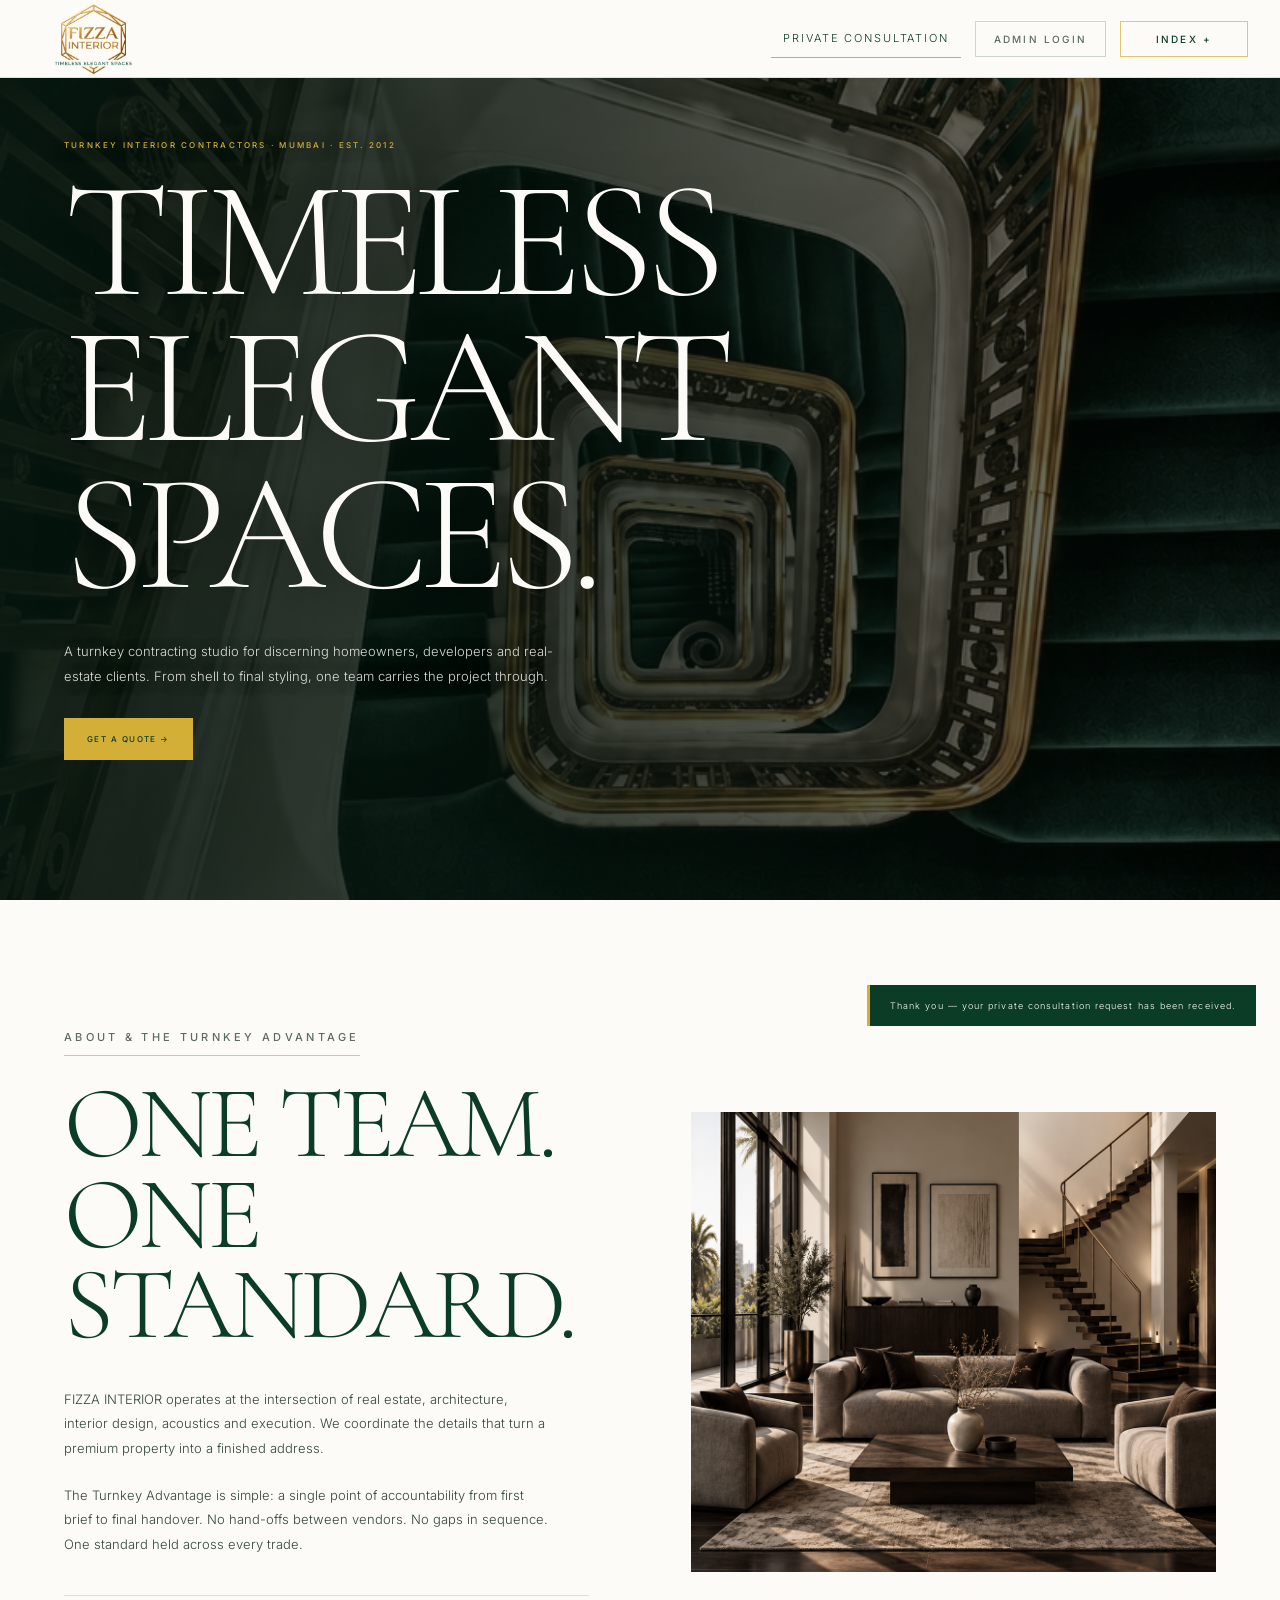
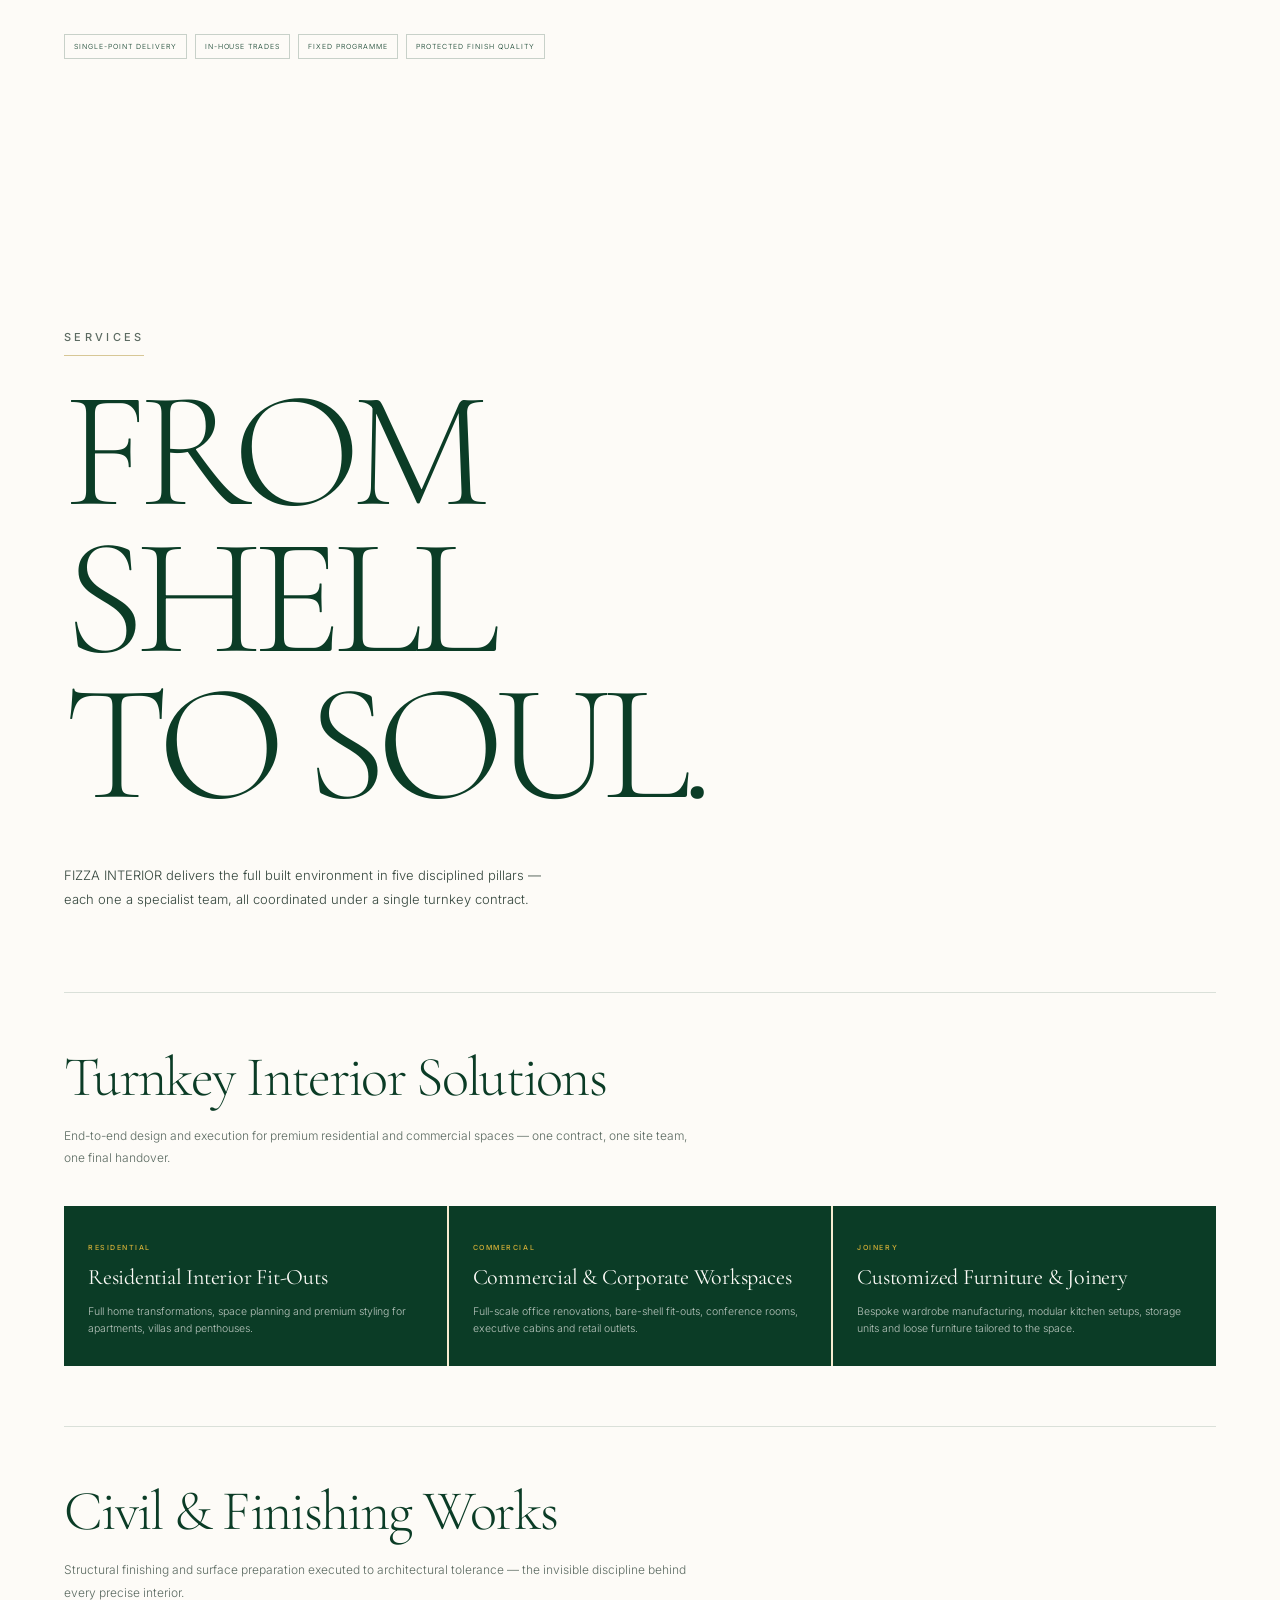
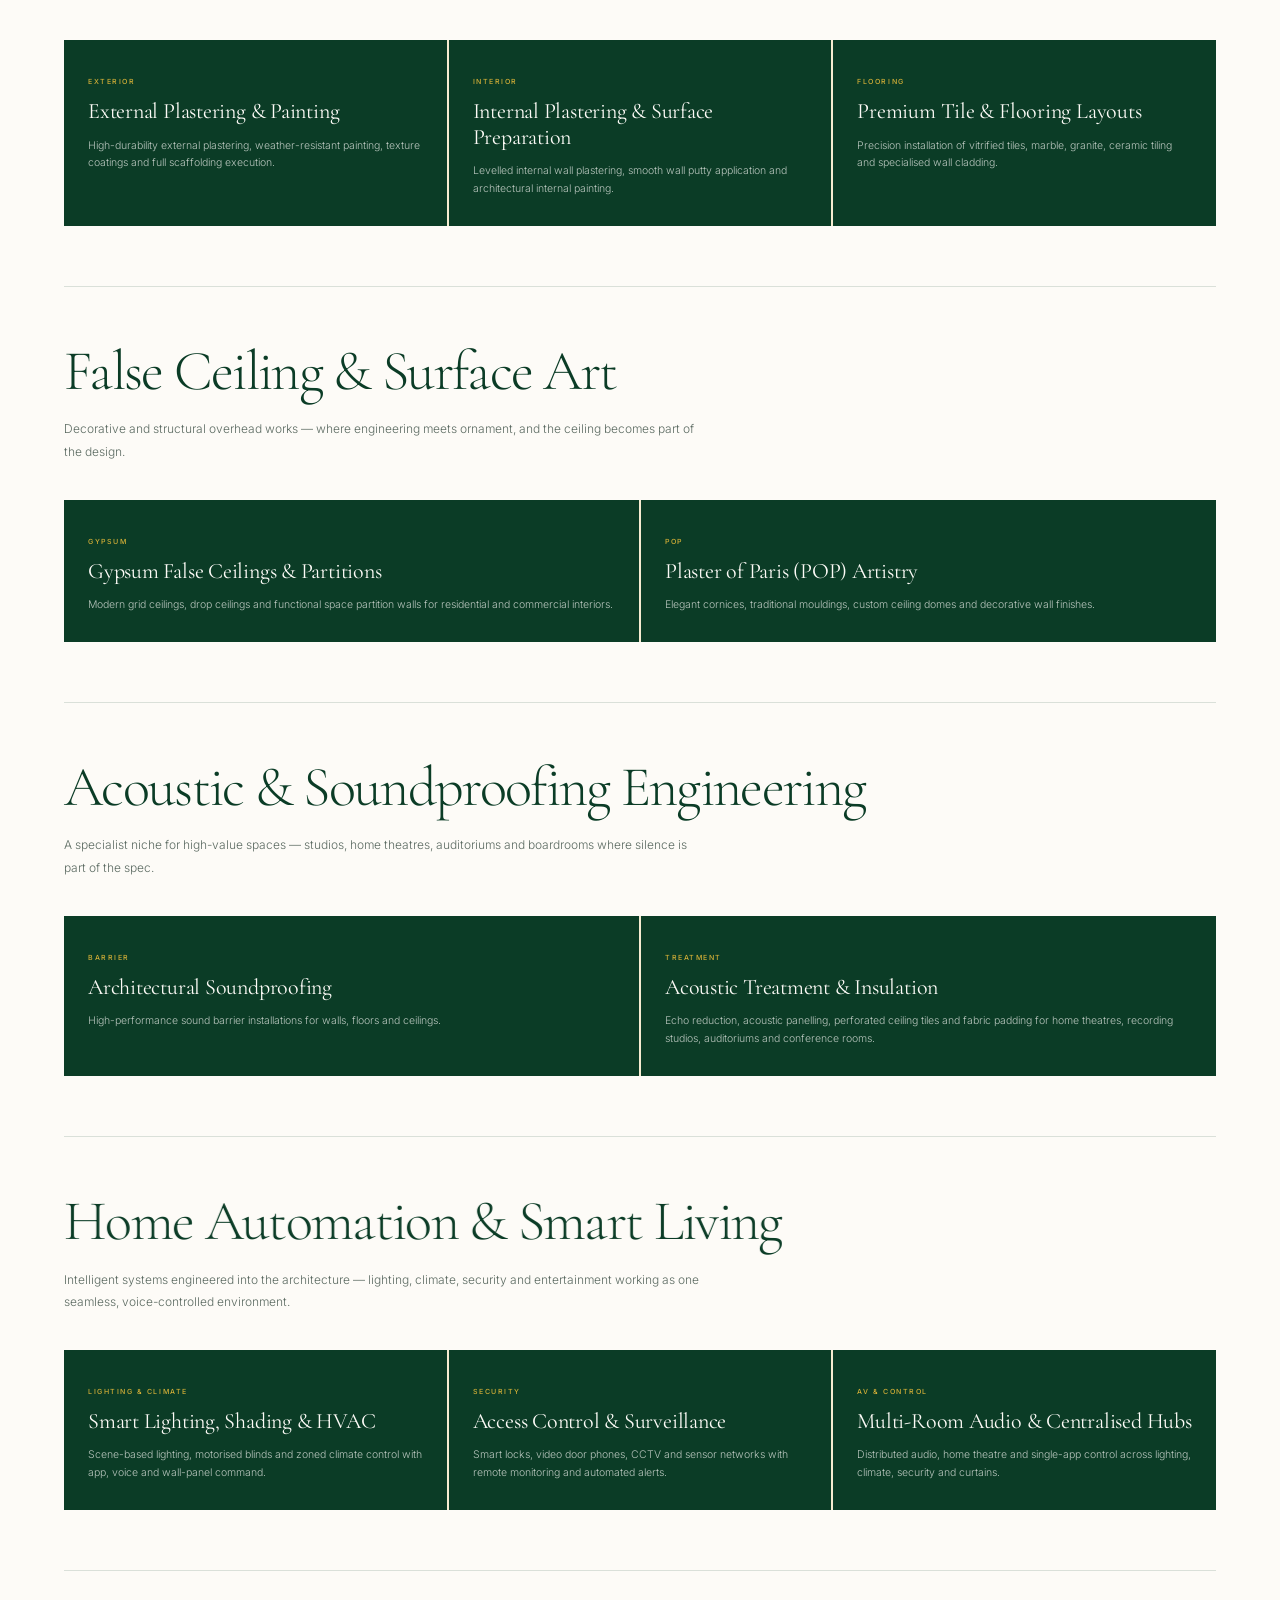
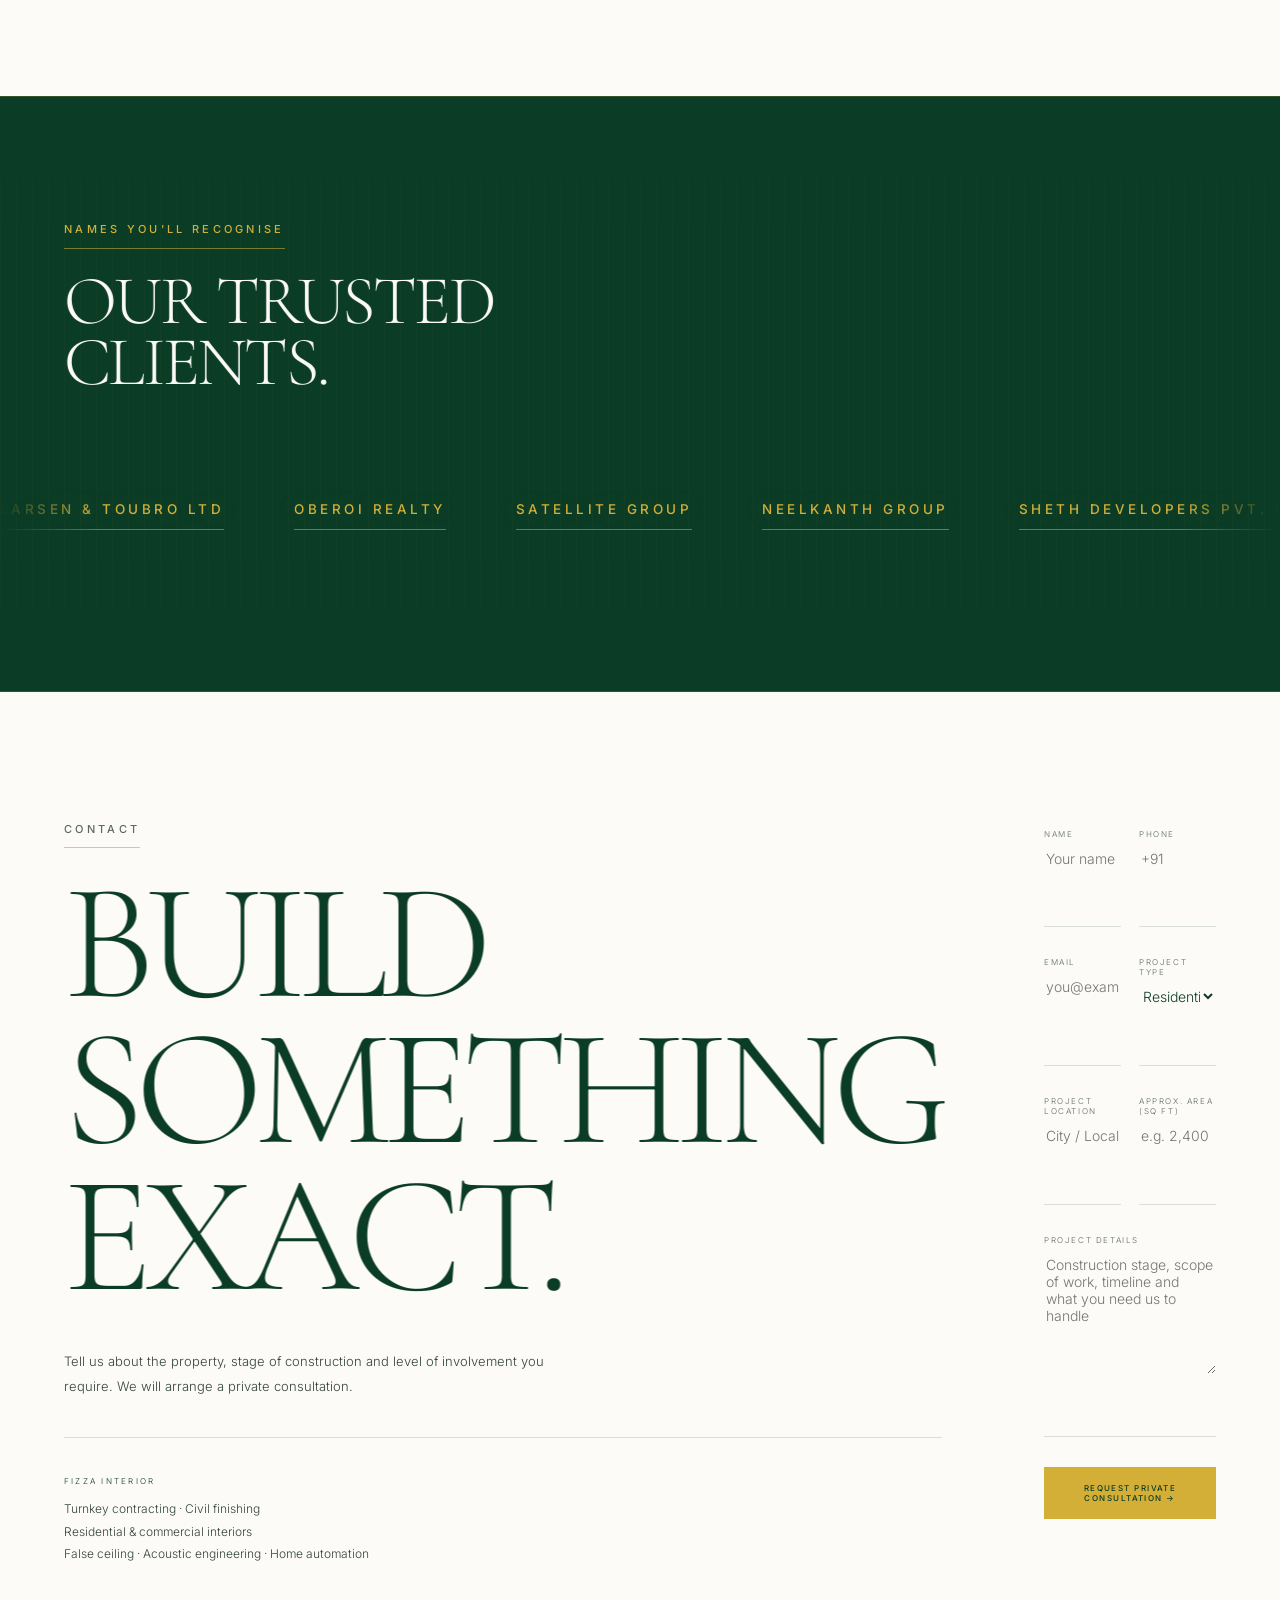
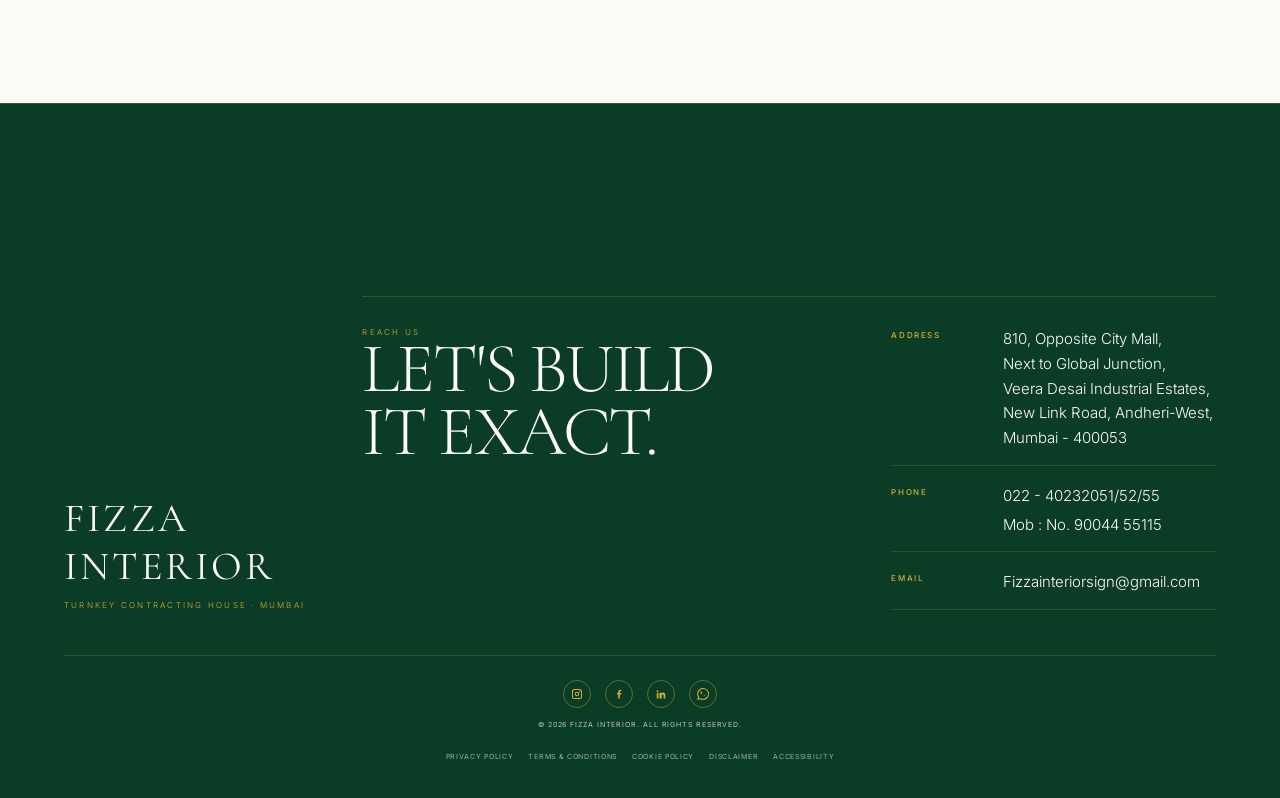
==== index.html @ 0e78ecc8 "Update index.html SEO Update" ====
<!DOCTYPE html>
<html lang="en-IN">
<head>
<meta charset="UTF-8">
<meta name="viewport" content="width=device-width,initial-scale=1">

<!--
  LAUNCH NOTES
  1. Keep logo.png, hero-staircase.jpg and position.jpg in the same folder as this file.
  2. When your social pages are live, replace the three href="#" links in the footer
     (Instagram, Facebook, LinkedIn) and add them as "sameAs" in the JSON-LD.
  3. Submit the contact form once after going live and click the activation link
     FormSubmit emails to the studio address.
-->

<title>Turnkey Interior Contractors in Mumbai | FIZZA INTERIOR</title>
<meta name="description" content="Turnkey interior contractors in Andheri West, Mumbai since 2012. Fit-outs, civil finishing, false ceilings, acoustic &amp; home automation. Get a quote.">
<link rel="canonical" href="https://www.fizzainterior.com/">
<meta name="robots" content="index, follow, max-image-preview:large, max-snippet:-1">
<meta name="theme-color" content="#FDFBF7">

<link rel="icon" type="image/png" href="[data-uri]">

<meta property="og:type" content="website">
<meta property="og:site_name" content="FIZZA INTERIOR">
<meta property="og:locale" content="en_IN">
<meta property="og:title" content="Turnkey Interior Contractors in Mumbai | FIZZA INTERIOR">
<meta property="og:description" content="One team from shell to final styling: residential &amp; commercial interiors, civil finishing, false ceilings, acoustic engineering and home automation in Mumbai.">
<meta property="og:url" content="https://www.fizzainterior.com/">
<meta property="og:image" content="https://www.fizzainterior.com/hero-staircase.jpg">
<meta name="twitter:card" content="summary_large_image">

<link rel="preconnect" href="https://fonts.googleapis.com">
<link rel="preconnect" href="https://fonts.gstatic.com" crossorigin>
<link rel="preconnect" href="https://cdn.jsdelivr.net">
<link href="https://fonts.googleapis.com/css2?family=Cormorant+Garamond:wght@300;400;500;600&family=Inter:wght@300;400;500;600&display=swap" rel="stylesheet">

<!-- Structured data. Add a "sameAs":[...] array with your real profile URLs once you have them. -->
<script type="application/ld+json">
{
  "@context": "https://schema.org",
  "@graph": [
    {
      "@type": "GeneralContractor",
      "@id": "https://www.fizzainterior.com/#business",
      "name": "FIZZA INTERIOR",
      "description": "Turnkey contracting and interior execution company delivering residential and commercial interiors, civil finishing, false ceilings, acoustic engineering and home automation in Mumbai.",
      "url": "https://www.fizzainterior.com/",
      "logo": "https://www.fizzainterior.com/logo.png",
      "image": "https://www.fizzainterior.com/hero-staircase.jpg",
      "foundingDate": "2012",
      "telephone": ["+91-22-40232051", "+91-90044-55115"],
      "email": "Fizzainteriorsign@gmail.com",
      "address": {
        "@type": "PostalAddress",
        "streetAddress": "810, Opposite City Mall, Next to Global Junction, Veera Desai Industrial Estates, New Link Road, Andheri West",
        "addressLocality": "Mumbai",
        "addressRegion": "Maharashtra",
        "postalCode": "400053",
        "addressCountry": "IN"
      },
      "areaServed": { "@type": "City", "name": "Mumbai" },
      "hasOfferCatalog": {
        "@type": "OfferCatalog",
        "name": "Interior and contracting services",
        "itemListElement": [
          { "@type": "Offer", "itemOffered": { "@type": "Service", "name": "Turnkey Interior Solutions", "description": "End-to-end design and execution for residential and commercial interiors, including custom furniture, wardrobes and modular kitchens." } },
          { "@type": "Offer", "itemOffered": { "@type": "Service", "name": "Civil & Finishing Works", "description": "Internal and external plastering, painting, putty, tiling, marble, granite and wall cladding." } },
          { "@type": "Offer", "itemOffered": { "@type": "Service", "name": "False Ceiling & Surface Art", "description": "Gypsum false ceilings, partitions, and Plaster of Paris cornices, mouldings and domes." } },
          { "@type": "Offer", "itemOffered": { "@type": "Service", "name": "Acoustic & Soundproofing Engineering", "description": "Soundproofing and acoustic treatment for home theatres, studios, auditoriums and boardrooms." } },
          { "@type": "Offer", "itemOffered": { "@type": "Service", "name": "Home Automation & Smart Living", "description": "Smart lighting, shading, HVAC, access control, CCTV and multi-room audio with centralised control." } }
        ]
      }
    },
    {
      "@type": "WebSite",
      "@id": "https://www.fizzainterior.com/#website",
      "url": "https://www.fizzainterior.com/",
      "name": "FIZZA INTERIOR",
      "publisher": { "@id": "https://www.fizzainterior.com/#business" }
    }
  ]
}
</script>

<style>
/* =========================================================
   FIZZA INTERIOR — 60·30·10 LUXURY PALETTE
   60% Luxury Alabaster       #FDFBF7
   30% Deep Emerald Forest    #0B3C26
   10% Brushed Champagne Gold #D4AF37
   ========================================================= */

:root{
    --alabaster:#FDFBF7;
    --emerald:#0B3C26;
    --emerald-deep:#082E1D;
    --emerald-soft:#0E4A2F;

    --gold:#D4AF37;
    --gold-soft:#C9A230;
    --gold-deep:#A8871F;

    --ink:#0B3C26;
    --body-text:#33453C;
    --body-muted:#5C6B62;
    --muted:#8FA398;
    --muted-light:#B8C5BD;

    --line:rgba(11,60,38,.16);
    --line-dark:rgba(11,60,38,.14);
    --line-light:rgba(253,251,247,.16);

    --paper:var(--alabaster);
    --bg:var(--alabaster);
}

*{ box-sizing:border-box; }

html{ scroll-behavior:smooth; overflow-x:hidden; }

body{
    margin:0;
    background:var(--alabaster);
    color:var(--body-text);
    font-family:Inter,sans-serif;
    font-weight:300;
    overflow-x:hidden;
    -webkit-font-smoothing:antialiased;
}

a{ text-decoration:none; color:inherit; }

button{
    font:inherit;
    color:inherit;
    background:none;
    border:0;
    cursor:pointer;
}

main, section{ overflow-x:clip; }

/* Skip link: invisible until focused with the keyboard */
.skip-link{
    position:fixed;
    top:-60px;
    left:12px;
    z-index:200;
    background:var(--emerald);
    color:var(--alabaster);
    padding:10px 16px;
    font:500 11px/1 Inter,sans-serif;
    letter-spacing:.16em;
    text-transform:uppercase;
    transition:top .2s ease;
}

.skip-link:focus{ top:12px; }

/* =========================================================
   HEADER
   ========================================================= */

.header{
    position:fixed;
    z-index:50;
    top:0; left:0; right:0;
    height:78px;
    display:flex;
    align-items:center;
    justify-content:space-between;
    background:var(--alabaster);
    border-bottom:1px solid rgba(212,175,55,.35);
    box-shadow:0 1px 0 rgba(11,60,38,.04);
    padding:0 24px 0 0;
}

.logo{
    height:78px;
    display:flex;
    align-items:center;
    justify-content:flex-start;
    margin:0;
    padding:0 0 0 22px;
    position:relative;
    z-index:1;
    flex-shrink:0;
}

.logo-img{
    display:block;
    height:100%;
    width:auto;
    max-width:min(440px,46vw);
    object-fit:contain;
    object-position:left center;
    pointer-events:none;
    user-select:none;
    -webkit-user-drag:none;
}

.header-right{
    display:flex;
    gap:14px;
    align-items:center;
    padding-right:8px;
}

.visit-btn{
    font-size:11px;
    letter-spacing:.17em;
    line-height:1;
    display:inline-flex;
    align-items:center;
    justify-content:center;
    min-height:38px;
    padding:10px 12px 9px;
    text-transform:uppercase;
    color:var(--emerald);
    border-bottom:1px solid var(--gold);
    transition:color .3s ease,border-color .3s ease;
}

.visit-btn:hover,
.visit-btn:focus-visible{
    color:var(--gold-deep);
    border-bottom-color:var(--gold-deep);
    outline:none;
}

.admin-login-btn,
.index-btn{
    font:500 10px/1 Inter,sans-serif;
    letter-spacing:.22em;
    display:inline-flex;
    align-items:center;
    justify-content:center;
    min-height:36px;
    min-width:128px;
    padding:0 18px;
    text-transform:uppercase;
    background:transparent;
    border-radius:0;
    white-space:nowrap;
    cursor:pointer;
    position:relative;
    transition:color .35s ease, background-color .35s ease, border-color .35s ease;
}

.index-btn{
    color:var(--emerald);
    border:1px solid rgba(212,175,55,.70);
}

.index-btn:hover,
.index-btn:focus-visible{
    color:var(--emerald);
    background:var(--gold);
    border-color:var(--gold);
    outline:none;
}

.admin-login-btn{
    color:var(--body-muted);
    border:1px solid rgba(11,60,38,.20);
}

.admin-login-btn:hover,
.admin-login-btn:focus-visible{
    color:var(--alabaster);
    background:var(--emerald);
    border-color:var(--emerald);
    outline:none;
}

/* =========================================================
   INDEX PANEL
   ========================================================= */

.index-panel{
    position:fixed;
    z-index:60;
    right:4vw;
    top:75px;
    width:min(460px,92vw);
    background:var(--emerald);
    border:1px solid rgba(212,175,55,.22);
    padding:28px;
    display:none;
    box-shadow:0 30px 80px rgba(0,0,0,.35);
    max-height:calc(100vh - 100px);
    overflow-y:auto;
}

.index-panel.open{ display:block; }

.index-item{ border-bottom:1px solid var(--line-light); }

.index-row{
    display:flex;
    align-items:center;
    justify-content:space-between;
    gap:12px;
}

.index-link{
    display:flex;
    align-items:center;
    flex:1;
    padding:15px 0;
    font:27px "Cormorant Garamond",Georgia,serif;
    color:var(--alabaster);
    transition:color .25s ease;
}

.index-link:hover{ color:var(--gold); }

.index-toggle{
    width:32px;
    height:32px;
    flex-shrink:0;
    display:flex;
    align-items:center;
    justify-content:center;
    color:var(--gold);
    font:300 20px/1 Inter,sans-serif;
    border:1px solid rgba(212,175,55,.35);
    border-radius:50%;
    transition:transform .3s ease, background-color .3s ease, color .3s ease, border-color .3s ease;
}

.index-toggle:hover,
.index-toggle:focus-visible{
    background:var(--gold);
    color:var(--emerald);
    border-color:var(--gold);
    outline:none;
}

.index-item.open .index-toggle{
    transform:rotate(45deg);
    background:var(--gold);
    color:var(--emerald);
    border-color:var(--gold);
}

.index-submenu{ display:none; padding:4px 0 18px 0; }

.index-item.open .index-submenu{
    display:block;
    animation:indexSubFade .28s ease;
}

@keyframes indexSubFade{
    from{ opacity:0; transform:translateY(-4px); }
    to{ opacity:1; transform:translateY(0); }
}

.index-submenu a{
    display:block;
    padding:7px 0;
    font:400 11px/1.5 Inter,sans-serif;
    letter-spacing:.16em;
    text-transform:uppercase;
    color:var(--muted-light);
    transition:color .25s ease, padding-left .25s ease;
}

.index-submenu a:hover{ color:var(--gold); padding-left:6px; }

.index-submenu a:before{
    content:"—";
    color:var(--gold);
    margin-right:10px;
    display:inline-block;
}

/* =========================================================
   GLOBAL
   ========================================================= */

.page{ min-height:100vh; scroll-margin-top:78px; }

.eyebrow{
    font-size:8px;
    letter-spacing:.28em;
    text-transform:uppercase;
    color:var(--body-muted);
}

h1, h2, h3{
    font-family:"Cormorant Garamond",Georgia,serif;
    font-weight:300;
    line-height:.88;
    margin:0;
    color:var(--emerald);
}

/* .h1-look = an h2 that keeps the exact look of the h1 (one real h1 per page for SEO) */
h1, .h1-look{ font-size:clamp(80px,13vw,190px); letter-spacing:-.055em; }
h2{ font-size:clamp(58px,8vw,115px); letter-spacing:-.04em; }
h3{ font-size:42px; }

.lead{
    font-size:13px;
    line-height:1.9;
    color:var(--body-text);
    max-width:490px;
}

.container{
    width:min(1280px,90vw);
    margin:auto;
}

.section{ padding:125px 0; }

.paper{
    background:var(--alabaster);
    color:var(--body-text);
}

.paper h1, .paper h2, .paper h3{ color:var(--emerald); }
.paper .lead{ color:var(--body-text); }
.paper .eyebrow{ color:var(--body-muted); }

.paper .line{
    background:var(--line-dark);
    height:1px;
    margin:38px 0;
}

.paper .tag{
    border-color:rgba(11,60,38,.22);
    color:var(--emerald);
}

.line{
    height:1px;
    background:var(--line);
    margin:38px 0;
}

/* =========================================================
   SECTION LABELS
   ========================================================= */

.section-script-heading{
    font-family:"Inter",sans-serif;
    font-size:11px;
    line-height:1.4;
    font-weight:500;
    letter-spacing:.30em;
    text-transform:uppercase;
    color:var(--gold-deep);
    display:inline-block;
    margin:0 0 22px;
    padding-bottom:10px;
    border-bottom:1px solid rgba(168,135,31,.45);
    white-space:nowrap;
}

/* =========================================================
   HERO
   ========================================================= */

.hero{
    height:100vh;
    min-height:720px;
    position:relative;
    display:flex;
    align-items:center;
    overflow:hidden;
    background:var(--emerald);
}

.hero-bg{
    position:absolute;
    inset:0;
    width:100%;
    height:100%;
    object-fit:cover;
    object-position:center;
    filter:brightness(.55) saturate(.72);
}

.hero:after{
    content:"";
    position:absolute;
    inset:0;
    background:linear-gradient(90deg, #05170Fd9 0, #05170F99 42%, #05170F1a 100%);
    z-index:1;
}

.hero-content{
    position:relative;
    z-index:2;
    width:min(640px,90vw);
    background:transparent;
    padding:0;
    margin-left:max(5vw, calc((100vw - 1280px)/2));
    box-shadow:none;
    display:block;
}

.hero .eyebrow{
    color:var(--gold);
    font-weight:500;
    text-shadow:0 2px 14px rgba(0,0,0,.55);
}

.hero h1{
    color:var(--alabaster);
    margin-top:18px;
    text-shadow:0 6px 40px rgba(0,0,0,.55);
}

.hero .lead{
    color:rgba(253,251,247,.86);
    max-width:520px;
    margin:0 0 18px;
    text-shadow:0 2px 14px rgba(0,0,0,.55);
}

.hero-bottom{ display:block; margin-top:32px; }
.hero-cta{ margin-top:30px; }

/* =========================================================
   IMAGE SYSTEM
   ========================================================= */

.grid2{
    display:grid;
    grid-template-columns:1fr 1fr;
    gap:8vw;
    align-items:center;
}

.img{
    overflow:hidden;
    background:#EFE9DD;
    height:460px;
}

.img img{
    width:100%;
    height:100%;
    display:block;
    object-fit:cover;
    filter:saturate(.72);
    transition:transform .8s ease;
}

.img:hover img{ transform:scale(1.045); }

.img-lg, .img-md, .img-sm{ height:460px; }

/* =========================================================
   BUTTON
   ========================================================= */

.btn{
    display:inline-flex;
    align-items:center;
    gap:8px;
    background:var(--gold);
    color:var(--emerald);
    border:1px solid var(--gold);
    padding:15px 22px;
    font-size:8px;
    letter-spacing:.18em;
    text-transform:uppercase;
    font-weight:500;
    transition:background-color .25s ease, color .25s ease, border-color .25s ease;
}

.btn:hover{
    background:var(--emerald);
    color:var(--gold);
    border-color:var(--emerald);
}

/* =========================================================
   SERVICE PILLARS
   ========================================================= */

.pillars{ display:grid; gap:0; margin-top:80px; }

.pillar{
    border-top:1px solid var(--line-dark);
    padding:60px 0;
}

.pillar:last-of-type{ border-bottom:1px solid var(--line-dark); }

.pillar-body h3{
    font-size:clamp(38px,4.4vw,62px);
    color:var(--emerald);
    margin:0 0 22px;
    letter-spacing:-.03em;
}

.pillar-intro{
    font-size:12px;
    line-height:1.9;
    color:var(--body-muted);
    max-width:640px;
    margin:0 0 36px;
}

.pillar-grid{
    display:grid;
    grid-template-columns:repeat(3,1fr);
    gap:2px;
    background:rgba(212,175,55,.20);
}

.pillar-grid.two{ grid-template-columns:repeat(2,1fr); }

.pillar-item{
    background:var(--emerald);
    padding:28px 24px;
    transition:background-color .35s ease;
}

.pillar-item:hover{ background:var(--emerald-soft); }

.pillar-item h4{
    font-family:"Cormorant Garamond",Georgia,serif;
    font-size:22px;
    font-weight:400;
    line-height:1.15;
    color:var(--alabaster);
    margin:0 0 12px;
    letter-spacing:-.01em;
}

.pillar-item p{
    font-size:10.5px;
    line-height:1.7;
    color:var(--muted-light);
    margin:0;
}

.pillar-item .pi-tag{
    display:inline-block;
    font:500 7px/1 Inter,sans-serif;
    letter-spacing:.22em;
    text-transform:uppercase;
    color:var(--gold);
    margin-bottom:14px;
}

/* =========================================================
   TAGS
   ========================================================= */

.tags{ display:flex; gap:8px; flex-wrap:wrap; }

.tag{
    border:1px solid var(--line-dark);
    padding:7px 9px;
    font-size:7px;
    letter-spacing:.14em;
    text-transform:uppercase;
    color:var(--emerald);
}

/* =========================================================
   TRUSTED CLIENTS
   ========================================================= */

.clients-band{
    position:relative;
    background:var(--emerald);
    padding:120px 0;
    border-top:1px solid rgba(212,175,55,.20);
    border-bottom:1px solid rgba(212,175,55,.20);
    overflow:hidden;
    scroll-margin-top:78px;
}

.clients-band:before{
    content:"";
    position:absolute;
    inset:0;
    background-image:repeating-linear-gradient(
        90deg,
        rgba(212,175,55,.06) 0,
        rgba(212,175,55,.06) 1px,
        transparent 1px,
        transparent 16px
    );
    mask-image:linear-gradient(180deg, transparent 0, #000 25%, #000 75%, transparent 100%);
    -webkit-mask-image:linear-gradient(180deg, transparent 0, #000 25%, #000 75%, transparent 100%);
    opacity:.5;
    pointer-events:none;
}

.clients-head{
    position:relative;
    z-index:2;
    margin-bottom:70px;
}

.clients-head .section-script-heading{
    color:var(--gold);
    border-bottom-color:rgba(212,175,55,.55);
}

.clients-band h2{
    color:var(--alabaster);
    font-size:clamp(44px,5.4vw,78px);
    letter-spacing:-.04em;
    margin:0;
}

.clients-marquee{
    position:relative;
    width:100%;
    overflow:hidden;
    padding:40px 0;
    mask-image:linear-gradient(90deg, transparent 0, #000 8%, #000 92%, transparent 100%);
    -webkit-mask-image:linear-gradient(90deg, transparent 0, #000 8%, #000 92%, transparent 100%);
}

.clients-track{
    display:flex;
    align-items:center;
    gap:70px;
    width:max-content;
    animation:marqueeScroll 140s linear infinite;
    will-change:transform;
}

.client-name{
    display:inline-block;
    font:500 clamp(12px,1.05vw,15px)/1.15 Inter,sans-serif;
    letter-spacing:.26em;
    text-transform:uppercase;
    color:var(--gold);
    text-shadow:0 0 22px rgba(212,175,55,.28);
    white-space:nowrap;
    flex-shrink:0;
    padding-bottom:12px;
    border-bottom:1px solid rgba(212,175,55,.55);
    transition:color .35s ease, border-color .35s ease, text-shadow .35s ease;
}

.client-name:hover{
    color:var(--gold-soft);
    border-bottom-color:var(--gold-soft);
    text-shadow:0 0 30px rgba(212,175,55,.5);
}

@keyframes marqueeScroll{
    from{ transform:translate3d(0,0,0); }
    to{ transform:translate3d(-50%,0,0); }
}

.clients-marquee:hover .clients-track{
    animation-play-state:paused;
}

/* =========================================================
   CONTACT
   ========================================================= */

.contact-grid{
    display:grid;
    grid-template-columns:.85fr 1.15fr;
    gap:8vw;
}

.form{
    display:grid;
    grid-template-columns:1fr 1fr;
    gap:18px;
}

.field{
    border-bottom:1px solid var(--line-dark);
    padding:12px 0;
}

.field.full{ grid-column:1/-1; }

.field label{
    display:block;
    font-size:8px;
    letter-spacing:.2em;
    text-transform:uppercase;
    color:var(--body-muted);
    margin-bottom:9px;
}

.field input,
.field textarea,
.field select{
    width:100%;
    background:none;
    border:0;
    outline:0;
    color:var(--emerald);
    font:300 14px Inter,sans-serif;
}

/* keeps browser autofill from painting a coloured background on the fields */
.field input:-webkit-autofill,
.field textarea:-webkit-autofill{
    -webkit-text-fill-color:var(--emerald);
    transition:background-color 9999s ease-in-out 0s;
}

.field textarea{ min-height:120px; resize:vertical; }
.field option{ background:var(--alabaster); color:var(--emerald); }

/* =========================================================
   FOOTER
   ========================================================= */

.footer{
    padding:120px 0 35px;
    border-top:1px solid rgba(212,175,55,.22);
    overflow:hidden;
    background:var(--emerald);
    color:var(--alabaster);
}

.footer-contact{
    width:min(1280px,90vw);
    margin:72px auto 0;
    display:grid;
    grid-template-columns:1.15fr .85fr;
    gap:7vw;
    padding-top:30px;
    border-top:1px solid rgba(212,175,55,.22);
}

.footer-contact-title{
    font:300 clamp(44px,5.5vw,78px)/.9 "Cormorant Garamond",Georgia,serif;
    letter-spacing:-.035em;
    margin:0;
    color:var(--alabaster);
}

.footer-contact-list{
    display:grid;
    gap:18px;
    align-content:start;
}

.footer-contact-item{
    display:grid;
    grid-template-columns:92px 1fr;
    gap:20px;
    padding-bottom:14px;
    border-bottom:1px solid rgba(212,175,55,.18);
}

.footer-contact-item .label{
    font:500 8px/1 Inter,sans-serif;
    letter-spacing:.2em;
    text-transform:uppercase;
    color:var(--gold);
    padding-top:4px;
}

.footer-contact-item .value,
.footer-contact-item a{
    font:300 15px/1.65 Inter,sans-serif;
    color:var(--alabaster);
}

.footer-contact-item a{ transition:opacity .25s ease; }
.footer-contact-item a:hover{ opacity:.72; }

.footer-grid{
    display:flex;
    justify-content:space-between;
    gap:40px;
    align-items:flex-end;
}

.footer-brand{
    font:40px "Cormorant Garamond",Georgia,serif;
    letter-spacing:.08em;
    text-transform:uppercase;
    color:var(--alabaster);
}

.footer-bottom{
    width:min(1280px,90vw);
    margin:45px auto 0;
    padding:24px 0 0;
    border-top:1px solid rgba(212,175,55,.20);
    display:flex;
    flex-direction:column;
    align-items:center;
    gap:12px;
    text-align:center;
}

.footer-socials{
    display:flex;
    align-items:center;
    justify-content:center;
    gap:14px;
}

.footer-socials a{
    width:28px;
    height:28px;
    display:flex;
    align-items:center;
    justify-content:center;
    border:1px solid rgba(212,175,55,.42);
    border-radius:50%;
    color:var(--gold);
    transition:background-color .25s ease,color .25s ease,transform .25s ease,border-color .25s ease;
}

.footer-socials a:hover{
    background:var(--gold);
    color:var(--emerald);
    border-color:var(--gold);
    transform:translateY(-2px);
}

.footer-socials svg{ width:12px; height:12px; display:block; fill:currentColor; }

.footer-bottom-copy{
    margin:0;
    font:400 7px/1.5 Inter,sans-serif;
    letter-spacing:.13em;
    text-transform:uppercase;
    color:rgba(253,251,247,.72);
}

.footer-legal{
    list-style:none;
    margin:0;
    padding:0;
    display:flex;
    flex-wrap:wrap;
    align-items:center;
    justify-content:center;
    gap:7px 15px;
}

.footer-legal a{
    font:400 7px/1.5 Inter,sans-serif;
    letter-spacing:.10em;
    text-transform:uppercase;
    color:rgba(253,251,247,.60);
    transition:opacity .25s ease;
}

.footer-legal a:hover{ opacity:.95; }

/* =========================================================
   TOAST
   ========================================================= */

.toast{
    position:fixed;
    right:24px;
    bottom:24px;
    background:var(--emerald);
    color:var(--alabaster);
    padding:15px 20px;
    font-size:9px;
    letter-spacing:.12em;
    transform:translateY(150px);
    transition:.35s;
    z-index:100;
    border-left:3px solid var(--gold);
    max-width:calc(100vw - 48px);
}

.toast.show{ transform:none; }

/* =========================================================
   GSAP
   ========================================================= */

.gsap-heading{
    will-change:transform,opacity;
    backface-visibility:hidden;
    -webkit-backface-visibility:hidden;
}

/* =========================================================
   RESPONSIVE — TABLET
   ========================================================= */

@media(max-width:850px){

    .img, .img-lg, .img-md, .img-sm{ height:360px; }

    .header{ height:68px; padding:0 20px 0 0; }
    .logo{ height:68px; padding:0 0 0 18px; }
    .logo-img{ max-width:min(340px,52vw); }

    .header-right{ gap:10px; padding-right:6px; }
    .header-right .visit-btn{ display:none; }

    .admin-login-btn,
    .index-btn{
        font-size:9px;
        letter-spacing:.18em;
        min-height:34px;
        min-width:108px;
        padding:0 14px;
    }

    .section-script-heading{ font-size:10.5px; letter-spacing:.26em; }

    .grid2,
    .contact-grid{ grid-template-columns:1fr; gap:45px; }

    .pillar{ padding:45px 0; }
    .pillar-grid,
    .pillar-grid.two{ grid-template-columns:1fr; }

    .form{ grid-template-columns:1fr; }
    .field.full{ grid-column:auto; }

    .clients-band{ padding:90px 0; }
    .clients-head{ margin-bottom:50px; }
    .clients-band h2{ font-size:clamp(38px,7vw,58px); }
    .clients-track{ gap:50px; animation-duration:110s; }
    .client-name{ font-size:12px; letter-spacing:.24em; }

    .footer-grid{ display:block; }
    .footer-contact{
        grid-template-columns:1fr;
        gap:38px;
        margin-top:58px;
        padding-top:26px;
    }
    .footer-contact-item{ grid-template-columns:78px minmax(0,1fr); gap:14px; align-items:start; }
    .footer-contact-item .value,
    .footer-contact-item a{ font-size:13px; overflow-wrap:anywhere; word-break:break-word; }

    .footer-brand{ margin-bottom:25px; }
}

/* =========================================================
   RESPONSIVE — MOBILE
   ========================================================= */

@media(max-width:520px){

    .img, .img-lg, .img-md, .img-sm{ height:300px; }

    h1, .h1-look{ font-size:68px; }
    h2{ font-size:55px; }
    h3{ font-size:38px; }

    .section{ padding:80px 0; }

    .header{ height:64px; padding:0 14px 0 0; }
    .logo{ height:64px; padding:0 0 0 14px; }
    .logo-img{ max-width:min(230px,58vw); }

    .header-right{ gap:8px; padding-right:4px; }

    .admin-login-btn,
    .index-btn{
        font-size:8px;
        letter-spacing:.14em;
        min-height:32px;
        min-width:0;
        padding:0 10px;
    }

    .hero{ min-height:650px; }
    .hero-content{
        width:88vw;
        margin-left:6vw;
    }
    .hero h1{ font-size:64px; }

    .pillar{ padding:40px 0; }
    .pillar-body h3{ font-size:36px; }
    .pillar-item{ padding:22px 18px; }
    .pillar-item h4{ font-size:20px; }

    .img-lg{ height:520px; }

    .index-panel{
        right:4vw;
        left:4vw;
        width:auto;
        top:65px;
        padding:22px;
    }
    .index-link{ font-size:22px; }
    .index-submenu{ padding-left:30px; }
    .index-submenu a{ font-size:10.5px; }

    .section-script-heading{ font-size:9.5px; letter-spacing:.22em; }

    .clients-band{ padding:70px 0; }
    .clients-head{ margin-bottom:40px; }
    .clients-band h2{ font-size:38px; }
    .clients-marquee{ padding:32px 0; }
    .clients-track{ gap:36px; animation-duration:90s; }
    .client-name{ font-size:11px; letter-spacing:.22em; padding-bottom:10px; }

    .footer-contact{ width:88vw; gap:30px; }
    .footer-contact-item{ grid-template-columns:68px minmax(0,1fr); gap:12px; }
    .footer-contact-item .label{ font-size:7px; letter-spacing:.14em; }
    .footer-contact-item .value,
    .footer-contact-item a{ font-size:14px; line-height:1.6; }

    .footer-bottom{ width:88vw; margin-top:38px; padding-top:20px; gap:11px; }
    .footer-socials{ gap:11px; }
    .footer-socials a{ width:26px; height:26px; }
    .footer-socials svg{ width:11px; height:11px; }
    .footer-bottom-copy{ font-size:6px; letter-spacing:.11em; }
    .footer-legal{ gap:6px 11px; }
    .footer-legal a{ font-size:6px; letter-spacing:.08em; }

    .toast{ left:16px; right:16px; bottom:16px; text-align:center; }
}

/* =========================================================
   REDUCED MOTION
   ========================================================= */

@media(prefers-reduced-motion:reduce){
    html{ scroll-behavior:auto; }
    *, *::before, *::after{
        animation-duration:.01ms!important;
        animation-iteration-count:1!important;
        transition-duration:.01ms!important;
        scroll-behavior:auto!important;
    }
    .clients-track{
        animation:none!important;
        transform:none!important;
        width:auto;
        padding:0 8vw;
        flex-wrap:wrap;
        justify-content:center;
        row-gap:20px;
    }
    .clients-track [aria-hidden="true"]{ display:none; }
    .client-name{ white-space:normal; }
}

/* =========================================================
   LEGAL POP-UPS (hidden until a footer legal link is clicked)
   ========================================================= */

.legal{
    width:min(820px,92vw);
    max-height:86vh;
    margin:auto;
    padding:0;
    border:1px solid rgba(212,175,55,.45);
    background:var(--alabaster);
    color:var(--body-text);
    overflow:hidden;
}

.legal[open]{ display:flex; flex-direction:column; }

.legal::backdrop{ background:rgba(5,23,15,.72); }

.legal-head{
    display:flex;
    align-items:center;
    justify-content:space-between;
    gap:16px;
    padding:22px 28px;
    border-bottom:1px solid var(--line-dark);
    flex-shrink:0;
}

.legal-title{
    margin:0;
    font:300 clamp(30px,4.5vw,44px)/1 "Cormorant Garamond",Georgia,serif;
    letter-spacing:-.02em;
    color:var(--emerald);
}

.legal-close{
    width:36px;
    height:36px;
    flex-shrink:0;
    display:flex;
    align-items:center;
    justify-content:center;
    font:300 24px/1 Inter,sans-serif;
    color:var(--emerald);
    border:1px solid rgba(212,175,55,.6);
    border-radius:50%;
    transition:background-color .3s ease, border-color .3s ease;
}

.legal-close:hover,
.legal-close:focus-visible{
    background:var(--gold);
    border-color:var(--gold);
    outline:none;
}

.legal-body{
    padding:6px 28px 34px;
    overflow-y:auto;
    font:300 14.5px/1.85 Inter,sans-serif;
    outline:none;
}

.legal-body h2{
    font:400 26px/1.15 "Cormorant Garamond",Georgia,serif;
    letter-spacing:-.01em;
    color:var(--emerald);
    margin:32px 0 8px;
}

.legal-body p{ margin:0 0 12px; }
.legal-body ul{ padding-left:20px; margin:0 0 12px; }
.legal-body li{ margin:4px 0; }
.legal-body a{ color:var(--emerald); }

.legal-updated{
    font:500 11px/1.4 Inter,sans-serif;
    letter-spacing:.2em;
    text-transform:uppercase;
    color:#8A6D12;
    margin:20px 0 0!important;
}

@media(max-width:520px){
    .legal{ max-height:90vh; }
    .legal-head{ padding:16px 18px; }
    .legal-body{ padding:4px 18px 28px; }
}
</style>
</head>

<body>

<a class="skip-link" href="#home">Skip to content</a>

<header class="header">
<a class="logo" href="#home" aria-label="FIZZA Interior Home">
    <img class="logo-img" src="logo.png?v=2" alt="FIZZA INTERIOR — Timeless Elegant Spaces">
</a>
<div class="header-right">
    <a class="visit-btn" href="#contact">Private consultation</a>
    <button class="admin-login-btn" type="button" aria-label="Admin Login">Admin Login</button>
    <button class="index-btn" type="button" onclick="toggleIndex()" aria-expanded="false" aria-controls="indexPanel">Index +</button>
</div>
</header>


<nav class="index-panel" id="indexPanel" aria-label="Site index">

<div class="eyebrow" style="color:var(--gold);margin-bottom:6px">
    FIZZA INTERIOR / Index
</div>

<div class="index-item">
    <div class="index-row">
        <a href="#home" class="index-link" onclick="indexNav(event, this)">Home</a>
    </div>
</div>

<div class="index-item">
    <div class="index-row">
        <a href="#about" class="index-link" onclick="indexNav(event, this)">About</a>
    </div>
</div>

<div class="index-item">
    <div class="index-row">
        <a href="#services" class="index-link" onclick="indexNav(event, this)">Services</a>
        <button class="index-toggle" type="button" onclick="toggleSubmenu(this)" aria-label="Show Services submenu" aria-expanded="false">+</button>
    </div>
    <div class="index-submenu">
        <a href="#services" onclick="indexNav(event, this)">Turnkey Interior Solutions</a>
        <a href="#services" onclick="indexNav(event, this)">Civil &amp; Finishing Works</a>
        <a href="#services" onclick="indexNav(event, this)">False Ceiling &amp; Surface Art</a>
        <a href="#services" onclick="indexNav(event, this)">Acoustic &amp; Soundproofing</a>
        <a href="#services" onclick="indexNav(event, this)">Home Automation</a>
    </div>
</div>

<div class="index-item">
    <div class="index-row">
        <a href="#clients" class="index-link" onclick="indexNav(event, this)">Clients</a>
    </div>
</div>

<div class="index-item">
    <div class="index-row">
        <a href="#contact" class="index-link" onclick="indexNav(event, this)">Contact</a>
    </div>
</div>

</nav>


<main id="home">

<section class="hero page">

<img class="hero-bg" src="hero-staircase.jpg" alt="Elegant staircase interior executed by FIZZA INTERIOR, turnkey interior contractors in Mumbai" fetchpriority="high" decoding="async">

<div class="hero-content">

<div class="eyebrow">Turnkey Interior Contractors · Mumbai · Est. 2012</div>

<h1>TIMELESS<br>ELEGANT<br>SPACES.</h1>

<div class="hero-bottom">
<p class="lead">
    A turnkey contracting studio for discerning homeowners,
    developers and real-estate clients. From shell to final
    styling, one team carries the project through.
</p>
</div>

<div class="hero-cta">
    <a class="btn" href="#contact">Get a Quote →</a>
</div>

</div>

</section>


<section id="about" class="section page paper">
<div class="container grid2">
<div>
<div class="eyebrow section-script-heading">About &amp; the Turnkey Advantage</div>
<h2>ONE TEAM.<br>ONE STANDARD.</h2>
<p class="lead" style="margin-top:38px">
    FIZZA INTERIOR operates at the intersection of
    real estate, architecture, interior design, acoustics
    and execution. We coordinate the details that turn a
    premium property into a finished address.
</p>
<p class="lead" style="margin-top:22px">
    The Turnkey Advantage is simple: a single point of
    accountability from first brief to final handover.
    No hand-offs between vendors. No gaps in sequence.
    One standard held across every trade.
</p>
<div class="line"></div>
<div class="tags">
    <span class="tag">Single-point delivery</span>
    <span class="tag">In-house trades</span>
    <span class="tag">Fixed programme</span>
    <span class="tag">Protected finish quality</span>
</div>
</div>
<div class="img img-lg">
    <img src="position.jpg" alt="Finished luxury interior by FIZZA INTERIOR, the turnkey advantage in Mumbai" loading="lazy" decoding="async">
</div>
</div>
</section>


<section id="services" class="section page paper">
<div class="container">
<div class="eyebrow section-script-heading">Services</div>
<h2 class="h1-look">FROM<br>SHELL<br>TO SOUL.</h2>
<p class="lead" style="margin:45px 0 20px">
    FIZZA INTERIOR delivers the full built environment
    in five disciplined pillars — each one a specialist
    team, all coordinated under a single turnkey contract.
</p>

<div class="pillars">

<article class="pillar"><div class="pillar-body">
<h3>Turnkey Interior Solutions</h3>
<p class="pillar-intro">End-to-end design and execution for premium residential and commercial spaces — one contract, one site team, one final handover.</p>
<div class="pillar-grid">
<div class="pillar-item"><span class="pi-tag">Residential</span><h4>Residential Interior Fit-Outs</h4><p>Full home transformations, space planning and premium styling for apartments, villas and penthouses.</p></div>
<div class="pillar-item"><span class="pi-tag">Commercial</span><h4>Commercial &amp; Corporate Workspaces</h4><p>Full-scale office renovations, bare-shell fit-outs, conference rooms, executive cabins and retail outlets.</p></div>
<div class="pillar-item"><span class="pi-tag">Joinery</span><h4>Customized Furniture &amp; Joinery</h4><p>Bespoke wardrobe manufacturing, modular kitchen setups, storage units and loose furniture tailored to the space.</p></div>
</div>
</div></article>

<article class="pillar"><div class="pillar-body">
<h3>Civil &amp; Finishing Works</h3>
<p class="pillar-intro">Structural finishing and surface preparation executed to architectural tolerance — the invisible discipline behind every precise interior.</p>
<div class="pillar-grid">
<div class="pillar-item"><span class="pi-tag">Exterior</span><h4>External Plastering &amp; Painting</h4><p>High-durability external plastering, weather-resistant painting, texture coatings and full scaffolding execution.</p></div>
<div class="pillar-item"><span class="pi-tag">Interior</span><h4>Internal Plastering &amp; Surface Preparation</h4><p>Levelled internal wall plastering, smooth wall putty application and architectural internal painting.</p></div>
<div class="pillar-item"><span class="pi-tag">Flooring</span><h4>Premium Tile &amp; Flooring Layouts</h4><p>Precision installation of vitrified tiles, marble, granite, ceramic tiling and specialised wall cladding.</p></div>
</div>
</div></article>

<article class="pillar"><div class="pillar-body">
<h3>False Ceiling &amp; Surface Art</h3>
<p class="pillar-intro">Decorative and structural overhead works — where engineering meets ornament, and the ceiling becomes part of the design.</p>
<div class="pillar-grid two">
<div class="pillar-item"><span class="pi-tag">Gypsum</span><h4>Gypsum False Ceilings &amp; Partitions</h4><p>Modern grid ceilings, drop ceilings and functional space partition walls for residential and commercial interiors.</p></div>
<div class="pillar-item"><span class="pi-tag">POP</span><h4>Plaster of Paris (POP) Artistry</h4><p>Elegant cornices, traditional mouldings, custom ceiling domes and decorative wall finishes.</p></div>
</div>
</div></article>

<article class="pillar"><div class="pillar-body">
<h3>Acoustic &amp; Soundproofing Engineering</h3>
<p class="pillar-intro">A specialist niche for high-value spaces — studios, home theatres, auditoriums and boardrooms where silence is part of the spec.</p>
<div class="pillar-grid two">
<div class="pillar-item"><span class="pi-tag">Barrier</span><h4>Architectural Soundproofing</h4><p>High-performance sound barrier installations for walls, floors and ceilings.</p></div>
<div class="pillar-item"><span class="pi-tag">Treatment</span><h4>Acoustic Treatment &amp; Insulation</h4><p>Echo reduction, acoustic panelling, perforated ceiling tiles and fabric padding for home theatres, recording studios, auditoriums and conference rooms.</p></div>
</div>
</div></article>

<article class="pillar"><div class="pillar-body">
<h3>Home Automation &amp; Smart Living</h3>
<p class="pillar-intro">Intelligent systems engineered into the architecture — lighting, climate, security and entertainment working as one seamless, voice-controlled environment.</p>
<div class="pillar-grid">
<div class="pillar-item"><span class="pi-tag">Lighting &amp; Climate</span><h4>Smart Lighting, Shading &amp; HVAC</h4><p>Scene-based lighting, motorised blinds and zoned climate control with app, voice and wall-panel command.</p></div>
<div class="pillar-item"><span class="pi-tag">Security</span><h4>Access Control &amp; Surveillance</h4><p>Smart locks, video door phones, CCTV and sensor networks with remote monitoring and automated alerts.</p></div>
<div class="pillar-item"><span class="pi-tag">AV &amp; Control</span><h4>Multi-Room Audio &amp; Centralised Hubs</h4><p>Distributed audio, home theatre and single-app control across lighting, climate, security and curtains.</p></div>
</div>
</div></article>

</div>
</div>
</section>


<section id="clients" class="clients-band">

<div class="container clients-head">
    <div class="eyebrow section-script-heading">Names You'll Recognise</div>
    <h2>OUR TRUSTED<br>CLIENTS.</h2>
</div>

<div class="clients-marquee">
    <div class="clients-track">

        <span class="client-name">Larsen &amp; Toubro Ltd</span>
        <span class="client-name">Oberoi Realty</span>
        <span class="client-name">Satellite Group</span>
        <span class="client-name">Neelkanth Group</span>
        <span class="client-name">Sheth Developers Pvt. Ltd.</span>
        <span class="client-name">Naman Group</span>
        <span class="client-name">Wadhwa Group</span>
        <span class="client-name">Puranik Developers</span>
        <span class="client-name">Yashraj Developers</span>
        <span class="client-name">Lokhandwala Const. Pvt. Ltd.</span>
        <span class="client-name">Shreelaxmi Developers</span>
        <span class="client-name">City Corporation Ltd.</span>
        <span class="client-name">Ashford HSG Corporation</span>
        <span class="client-name">Ajmera Group</span>
        <span class="client-name">Bafna Builders &amp; Developers</span>
        <span class="client-name">Ashapura Developers</span>
        <span class="client-name">Ashapura &amp; Ratan Developers</span>
        <span class="client-name">Kalpataru Enterprises</span>
        <span class="client-name">Tata Housing</span>
        <span class="client-name">Sheth N Chopra Developers</span>
        <span class="client-name">Gee Cee Venture Pvt. Ltd.</span>

        <span class="client-name" aria-hidden="true">Larsen &amp; Toubro Ltd</span>
        <span class="client-name" aria-hidden="true">Oberoi Realty</span>
        <span class="client-name" aria-hidden="true">Satellite Group</span>
        <span class="client-name" aria-hidden="true">Neelkanth Group</span>
        <span class="client-name" aria-hidden="true">Sheth Developers Pvt. Ltd.</span>
        <span class="client-name" aria-hidden="true">Naman Group</span>
        <span class="client-name" aria-hidden="true">Wadhwa Group</span>
        <span class="client-name" aria-hidden="true">Puranik Developers</span>
        <span class="client-name" aria-hidden="true">Yashraj Developers</span>
        <span class="client-name" aria-hidden="true">Lokhandwala Const. Pvt. Ltd.</span>
        <span class="client-name" aria-hidden="true">Shreelaxmi Developers</span>
        <span class="client-name" aria-hidden="true">City Corporation Ltd.</span>
        <span class="client-name" aria-hidden="true">Ashford HSG Corporation</span>
        <span class="client-name" aria-hidden="true">Ajmera Group</span>
        <span class="client-name" aria-hidden="true">Bafna Builders &amp; Developers</span>
        <span class="client-name" aria-hidden="true">Ashapura Developers</span>
        <span class="client-name" aria-hidden="true">Ashapura &amp; Ratan Developers</span>
        <span class="client-name" aria-hidden="true">Kalpataru Enterprises</span>
        <span class="client-name" aria-hidden="true">Tata Housing</span>
        <span class="client-name" aria-hidden="true">Sheth N Chopra Developers</span>
        <span class="client-name" aria-hidden="true">Gee Cee Venture Pvt. Ltd.</span>

    </div>
</div>

</section>


<section id="contact" class="section page paper">
<div class="container contact-grid">
<div>
<div class="eyebrow section-script-heading">Contact</div>
<h2 class="h1-look">BUILD<br>SOMETHING<br>EXACT.</h2>
<p class="lead" style="margin-top:40px">
    Tell us about the property, stage of construction
    and level of involvement you require. We will arrange
    a private consultation.
</p>
<div class="line"></div>
<div class="eyebrow" style="color:var(--emerald)">FIZZA INTERIOR</div>
<p style="font-size:12px;line-height:1.9;color:var(--body-text)">
    Turnkey contracting · Civil finishing<br>
    Residential &amp; commercial interiors<br>
    False ceiling · Acoustic engineering · Home automation
</p>
</div>

<form class="form" onsubmit="submitForm(event)">
<input type="text" name="_honey" style="display:none" tabindex="-1" autocomplete="off" aria-hidden="true">
<div class="field"><label for="f-name">Name</label><input id="f-name" name="name" autocomplete="name" required placeholder="Your name"></div>
<div class="field"><label for="f-phone">Phone</label><input id="f-phone" name="phone" autocomplete="tel" required type="tel" placeholder="+91"></div>
<div class="field"><label for="f-email">Email</label><input id="f-email" name="email" autocomplete="email" type="email" placeholder="you@example.com"></div>
<div class="field"><label for="f-type">Project type</label>
<select id="f-type" name="project_type">
<option>Residential fit-out</option>
<option>Villa / Penthouse</option>
<option>Commercial / Corporate workspace</option>
<option>Retail / Boutique / F&amp;B</option>
<option>Show home / Sales gallery</option>
<option>Acoustic / Soundproofing</option>
<option>Home Automation / Smart Home</option>
<option>Civil &amp; finishing only</option>
<option>False ceiling / POP only</option>
</select>
</div>
<div class="field"><label for="f-location">Project location</label><input id="f-location" name="location" placeholder="City / Locality"></div>
<div class="field"><label for="f-area">Approx. area (sq ft)</label><input id="f-area" name="area_sqft" placeholder="e.g. 2,400"></div>
<div class="field full"><label for="f-details">Project details</label><textarea id="f-details" name="details" placeholder="Construction stage, scope of work, timeline and what you need us to handle"></textarea></div>
<div class="field full" style="border:0"><button class="btn" type="submit">Request Private Consultation →</button></div>
</form>
</div>
</section>

</main>


<footer class="footer">
<div class="container footer-grid">
<div>
<div class="footer-brand">FIZZA INTERIOR</div>
<div class="eyebrow" style="margin-top:10px;color:var(--gold)">
    Turnkey Contracting House · Mumbai
</div>
</div>
<div class="footer-contact">
    <div>
        <div class="eyebrow" style="color:var(--gold)">Reach us</div>
        <div class="footer-contact-title">LET'S BUILD<br>IT EXACT.</div>
    </div>
    <div class="footer-contact-list">
        <div class="footer-contact-item">
            <div class="label">Address</div>
            <div class="value">
                810, Opposite City Mall,<br>
                Next to Global Junction,<br>
                Veera Desai Industrial Estates,<br>
                New Link Road, Andheri-West,<br>
                Mumbai - 400053
            </div>
        </div>
        <div class="footer-contact-item">
            <div class="label">Phone</div>
            <div class="value">
                <a href="tel:+912240232051">022 - 40232051/52/55</a>
                <a href="tel:+919004455115" style="display:block;margin-top:4px">Mob : No. 90044 55115</a>
            </div>
        </div>
        <div class="footer-contact-item">
            <div class="label">Email</div>
            <a href="mailto:Fizzainteriorsign@gmail.com">Fizzainteriorsign@gmail.com</a>
        </div>
    </div>
</div>
</div>

<div class="footer-bottom">
    <div class="footer-socials" aria-label="Social media links">
        <!-- TODO: replace each # with the real profile URL -->
        <a href="#" aria-label="Instagram"><svg viewBox="0 0 24 24" aria-hidden="true"><path d="M7 2h10a5 5 0 0 1 5 5v10a5 5 0 0 1-5 5H7a5 5 0 0 1-5-5V7a5 5 0 0 1 5-5zm0 2a3 3 0 0 0-3 3v10a3 3 0 0 0 3 3h10a3 3 0 0 0 3-3V7a3 3 0 0 0-3-3H7zm5 3.5A4.5 4.5 0 1 1 7.5 12 4.5 4.5 0 0 1 12 7.5zm0 2A2.5 2.5 0 1 0 14.5 12 2.5 2.5 0 0 0 12 9.5zM17.5 6a1.25 1.25 0 1 1-1.25 1.25A1.25 1.25 0 0 1 17.5 6z"/></svg></a>
        <a href="#" aria-label="Facebook"><svg viewBox="0 0 24 24" aria-hidden="true"><path d="M13.5 21v-8h2.7l.4-3h-3.1V8.1c0-.9.3-1.6 1.6-1.6h1.7V3.8c-.3 0-1.3-.1-2.4-.1-2.4 0-4 1.5-4 4.1V10H8v3h2.4v8h3.1z"/></svg></a>
        <a href="#" aria-label="LinkedIn"><svg viewBox="0 0 24 24" aria-hidden="true"><path d="M5.1 8.1A1.9 1.9 0 1 1 5.1 4.3a1.9 1.9 0 0 1 0 3.8zM3.4 9.6h3.4V21H3.4V9.6zm5.5 0h3.2v1.6h.1c.4-.8 1.5-2 3.7-2 4 0 4.7 2.6 4.7 6V21h-3.4v-5.1c0-1.2 0-2.8-1.8-2.8s-2 1.3-2 2.7V21H8.9V9.6z"/></svg></a>
        <a href="https://wa.me/919004455115" target="_blank" rel="noopener noreferrer" aria-label="WhatsApp"><svg viewBox="0 0 24 24" aria-hidden="true"><path d="M20.5 3.5A11.8 11.8 0 0 0 12.1 0C5.6 0 .3 5.3.3 11.8c0 2.1.5 4.2 1.6 6L.2 24l6.3-1.7c1.7.9 3.6 1.3 5.5 1.3h.1c6.5 0 11.8-5.3 11.8-11.8 0-3.2-1.2-6.1-3.4-8.3zm-8.4 18.1c-1.7 0-3.4-.5-4.8-1.3l-.3-.2-3.7 1 1-3.6-.2-.3a9.8 9.8 0 1 1 8 4.4zm5.4-7.3c-.3-.2-1.8-.9-2-.9-.3-.1-.5-.1-.7.2-.2.3-.8.9-.9 1.1-.2.2-.3.2-.6.1-1.7-.8-2.8-1.5-3.9-3.4-.3-.5.3-.5.8-1.6.1-.2.1-.4 0-.6-.1-.2-.7-1.7-.9-2.3-.2-.6-.5-.5-.7-.5h-.6c-.2 0-.6.1-.8.4-.3.3-1 1-.1 2.5.8 1.5 2.9 3.6 5 4.9.7.4 1.2.6 1.6.8.7.2 1.3.2 1.7.1.5-.1 1.8-.7 2-1.4.3-.7.3-1.3.2-1.4-.1-.1-.2-.2-.5-.3z"/></svg></a>
    </div>
    <p class="footer-bottom-copy">
        &copy; <span id="currentYear">2026</span> FIZZA INTERIOR. All rights reserved.
    </p>
    <ul class="footer-legal">
        <li><a href="#privacy-policy" data-legal="privacy-policy">Privacy Policy</a></li>
        <li><a href="#terms-conditions" data-legal="terms-conditions">Terms &amp; Conditions</a></li>
        <li><a href="#cookie-policy" data-legal="cookie-policy">Cookie Policy</a></li>
        <li><a href="#disclaimer" data-legal="disclaimer">Disclaimer</a></li>
        <li><a href="#accessibility" data-legal="accessibility">Accessibility</a></li>
    </ul>
</div>
</footer>


<dialog class="legal" id="legalDialog" aria-labelledby="legalTitle">
<div class="legal-head">
<p class="legal-title" id="legalTitle"></p>
<button class="legal-close" type="button" aria-label="Close" onclick="document.getElementById('legalDialog').close()">&times;</button>
</div>
<div class="legal-body" id="legalBody" tabindex="0"></div>
</dialog>

<template id="legal-privacy-policy" data-title="Privacy Policy">
<p class="legal-updated">Last updated: 15 October 2026</p>
<p>This policy explains how FIZZA INTERIOR ("we", "us") handles personal information when you visit this website or contact us. We handle personal data in line with applicable Indian law, including the Digital Personal Data Protection Act, 2023.</p>

<h2>Information we collect</h2>
<ul>
<li><strong>Information you give us:</strong> name, phone number, email address, project type, project location, approximate area and project details submitted through the contact form, or shared by phone, email or WhatsApp.</li>
<li><strong>Technical information:</strong> basic data such as IP address, browser type and pages requested, which web servers and hosting providers record automatically.</li>
</ul>

<h2>How we use it</h2>
<ul>
<li>To respond to your enquiry, arrange a consultation and prepare quotations.</li>
<li>To deliver, manage and invoice services you request.</li>
<li>To keep this website secure and working properly.</li>
<li>To meet legal, tax and accounting obligations.</li>
</ul>
<p>We do not sell your personal information and we do not use it for advertising profiles.</p>

<h2>Consent</h2>
<p>By submitting the contact form or contacting us, you consent to us using your information for the purposes above. You can withdraw consent at any time by writing to us.</p>

<h2>Who we share it with</h2>
<p>Only with service providers who help us run the website and handle enquiries, for example our hosting provider and the form-handling service (FormSubmit) that delivers your enquiry to our inbox, and with authorities where the law requires it. Fonts and scripts on this site load from third-party servers (Google Fonts and jsDelivr), which can see your IP address when your browser requests them.</p>

<h2>How long we keep it</h2>
<p>We keep enquiry details for as long as needed to respond and, if a project follows, for the project and the period required by law. After that we delete or anonymise them.</p>

<h2>Your rights</h2>
<p>You may ask us to confirm what personal data we hold about you, correct it, erase it, or stop using it. Write to us using the details below and we will respond within a reasonable time.</p>

<h2>Security</h2>
<p>We take reasonable steps to protect personal information, but no method of transmission over the internet is completely secure.</p>

<h2>Children</h2>
<p>This website is intended for adults and is not directed at children.</p>

<h2>Changes to this policy</h2>
<p>We may update this policy from time to time. The date at the top shows when it was last revised.</p>

<h2>Grievances</h2>
<p>For any privacy concern or grievance, contact us at the address below and mark your message "Privacy".</p>
<h2>Contact us</h2>
<p>FIZZA INTERIOR<br>810, Opposite City Mall, Next to Global Junction, Veera Desai Industrial Estates, New Link Road, Andheri-West, Mumbai - 400053<br>Phone: <a href="tel:+912240232051">022 - 40232051/52/55</a> · Mobile: <a href="tel:+919004455115">90044 55115</a><br>Email: <a href="mailto:Fizzainteriorsign@gmail.com">Fizzainteriorsign@gmail.com</a></p>
</template>

<template id="legal-terms-conditions" data-title="Terms &amp; Conditions">
<p class="legal-updated">Last updated: 15 October 2026</p>
<p>By using this website you agree to these terms. If you do not agree, please do not use the site.</p>

<h2>About this website</h2>
<p>This website is operated by FIZZA INTERIOR, a turnkey contracting and interior execution company based in Mumbai. It provides general information about our services.</p>

<h2>Information and quotations</h2>
<p>Content on this site is for general information only. Descriptions of services, timelines and finishes are indicative. A quotation or estimate is not binding until it is confirmed in a written agreement signed by both parties, and may change after a site survey.</p>

<h2>Enquiries</h2>
<p>Sending an enquiry through the website does not create a contract. Any work is carried out only under a separate written agreement.</p>

<h2>Intellectual property</h2>
<p>The text, design, logo, photographs and other material on this website belong to FIZZA INTERIOR or are used with permission. You may not copy, reproduce or reuse them without our written consent.</p>

<h2>Acceptable use</h2>
<p>You agree not to misuse the website, attempt to disrupt it, send unlawful or harmful content through its forms, or use automated tools to harvest its content.</p>

<h2>Third-party links and trademarks</h2>
<p>Names and marks of other companies shown on this site belong to their owners. Links to other websites are provided for convenience and we are not responsible for their content.</p>

<h2>Limitation of liability</h2>
<p>We work to keep this website accurate and available, but provide it "as is". To the extent permitted by law, FIZZA INTERIOR is not liable for loss arising from use of, or inability to use, the website.</p>

<h2>Governing law</h2>
<p>These terms are governed by the laws of India. Courts at Mumbai, Maharashtra have jurisdiction over any dispute.</p>

<h2>Changes</h2>
<p>We may revise these terms at any time. The updated version applies from the date shown above.</p>
<h2>Contact us</h2>
<p>FIZZA INTERIOR<br>810, Opposite City Mall, Next to Global Junction, Veera Desai Industrial Estates, New Link Road, Andheri-West, Mumbai - 400053<br>Phone: <a href="tel:+912240232051">022 - 40232051/52/55</a> · Mobile: <a href="tel:+919004455115">90044 55115</a><br>Email: <a href="mailto:Fizzainteriorsign@gmail.com">Fizzainteriorsign@gmail.com</a></p>
</template>

<template id="legal-cookie-policy" data-title="Cookie Policy">
<p class="legal-updated">Last updated: 15 October 2026</p>
<p>This page explains how this website uses cookies and similar technologies.</p>

<h2>What are cookies</h2>
<p>Cookies are small text files that a website can store on your device to remember information about your visit.</p>

<h2>Our use of cookies</h2>
<p>At the time of writing, this website does not set its own cookies and does not use analytics, advertising or tracking cookies.</p>

<h2>Third-party resources</h2>
<p>To display the site, your browser loads fonts from Google Fonts and a script library from jsDelivr. These providers receive standard request data such as your IP address and browser details, and are governed by their own privacy policies.</p>

<h2>If this changes</h2>
<p>If we add analytics or other cookies in future, we will update this policy and, where required, ask for your consent first.</p>

<h2>Managing cookies</h2>
<p>You can block or delete cookies in your browser settings at any time. Doing so will not affect your ability to use this website.</p>
<h2>Contact us</h2>
<p>FIZZA INTERIOR<br>810, Opposite City Mall, Next to Global Junction, Veera Desai Industrial Estates, New Link Road, Andheri-West, Mumbai - 400053<br>Phone: <a href="tel:+912240232051">022 - 40232051/52/55</a> · Mobile: <a href="tel:+919004455115">90044 55115</a><br>Email: <a href="mailto:Fizzainteriorsign@gmail.com">Fizzainteriorsign@gmail.com</a></p>
</template>

<template id="legal-disclaimer" data-title="Disclaimer">
<p class="legal-updated">Last updated: 15 October 2026</p>
<p>The information on this website is provided in good faith for general purposes only.</p>

<h2>No guarantee of results</h2>
<p>Images, descriptions and project outcomes are illustrative. Final design, materials, finishes, cost and timelines depend on the property, a site survey and the written agreement for each project.</p>

<h2>Not professional advice</h2>
<p>Nothing on this website is structural, legal, financial or other professional advice. Obtain advice from a qualified professional for your specific situation.</p>

<h2>Client names and trademarks</h2>
<p>Company names listed under "Our Trusted Clients" refer to organisations FIZZA INTERIOR has worked with. All names and trademarks belong to their respective owners, and their appearance here does not imply endorsement or any wider affiliation.</p>

<h2>External links</h2>
<p>We are not responsible for the content or practices of any external websites linked from or to this site.</p>

<h2>Accuracy</h2>
<p>We aim to keep information accurate and current, but make no warranty that it is complete or error-free. We may change the website or its content at any time without notice.</p>
<h2>Contact us</h2>
<p>FIZZA INTERIOR<br>810, Opposite City Mall, Next to Global Junction, Veera Desai Industrial Estates, New Link Road, Andheri-West, Mumbai - 400053<br>Phone: <a href="tel:+912240232051">022 - 40232051/52/55</a> · Mobile: <a href="tel:+919004455115">90044 55115</a><br>Email: <a href="mailto:Fizzainteriorsign@gmail.com">Fizzainteriorsign@gmail.com</a></p>
</template>

<template id="legal-accessibility" data-title="Accessibility Statement">
<p class="legal-updated">Last updated: 15 October 2026</p>
<p>FIZZA INTERIOR wants everyone to be able to use this website, including people who use assistive technology.</p>

<h2>What we have done</h2>
<ul>
<li>Semantic page structure with a single main heading and a logical heading order.</li>
<li>A "Skip to content" link and full keyboard access to the menu and contact form.</li>
<li>Labelled form fields and text descriptions (alt text) for images.</li>
<li>Responsive layouts that work on phones, tablets and desktops.</li>
<li>Respect for the "reduce motion" setting: animations are switched off for visitors who prefer it.</li>
</ul>

<h2>Known limitations</h2>
<p>Some small decorative labels and gold accent text have lower contrast or size than we would like, and the scrolling client names are decorative and pause on hover. We are working to improve these.</p>

<h2>Feedback</h2>
<p>If you find a barrier on this website or need information in another format, please tell us and we will do our best to help.</p>
<h2>Contact us</h2>
<p>FIZZA INTERIOR<br>810, Opposite City Mall, Next to Global Junction, Veera Desai Industrial Estates, New Link Road, Andheri-West, Mumbai - 400053<br>Phone: <a href="tel:+912240232051">022 - 40232051/52/55</a> · Mobile: <a href="tel:+919004455115">90044 55115</a><br>Email: <a href="mailto:Fizzainteriorsign@gmail.com">Fizzainteriorsign@gmail.com</a></p>
</template>

<div class="toast" id="toast" role="status" aria-live="polite">
    Thank you — your private consultation request has been received.
</div>


<script src="https://cdn.jsdelivr.net/npm/gsap@3.12.7/dist/gsap.min.js"></script>

<script>
/* =========================================================
   NAVIGATION & UI
   ========================================================= */

(function(){
    'use strict';

    const panel  = () => document.getElementById('indexPanel');
    const button = () => document.querySelector('.index-btn');

    window.toggleIndex = function(){
        const el  = panel();
        const btn = button();
        if(!el) return;
        const isOpen = el.classList.toggle('open');
        if(btn) btn.setAttribute('aria-expanded', isOpen ? 'true' : 'false');
    };

    window.closeIndex = function(){
        const el  = panel();
        const btn = button();
        if(el) el.classList.remove('open');
        if(btn) btn.setAttribute('aria-expanded','false');
    };

    window.toggleSubmenu = function(btn){
        const item = btn.closest('.index-item');
        if(!item) return;
        const isOpen = item.classList.toggle('open');
        btn.setAttribute('aria-expanded', isOpen ? 'true' : 'false');
    };

    document.addEventListener('click', function(event){
        const el  = panel();
        const btn = button();
        if(!el || !el.classList.contains('open')) return;
        if(el.contains(event.target) || (btn && btn.contains(event.target))) return;
        closeIndex();
    });

    document.addEventListener('keydown', function(event){
        if(event.key === 'Escape') closeIndex();
    });

    window.indexNav = function(evt, elem){
        if(evt){
            evt.preventDefault();
            evt.stopPropagation();
        }

        const hash = (elem && elem.getAttribute)
            ? elem.getAttribute('href')
            : '';

        const el  = panel();
        const btn = button();
        if(el)  el.classList.remove('open');
        if(btn) btn.setAttribute('aria-expanded','false');

        if(!hash || hash.charAt(0) !== '#') return;

        requestAnimationFrame(function(){
            const target = document.querySelector(hash);
            if(!target) return;

            target.scrollIntoView({behavior:'smooth', block:'start'});

            if(history && history.replaceState){
                history.replaceState(null, '', hash);
            } else {
                location.hash = hash;
            }
        });
    };
})();


/* =========================================================
   CONTACT FORM
   Sends the enquiry by email to the studio through FormSubmit
   (free, no account). First live submission: click the
   activation link FormSubmit emails to the studio address.
   To use another service, replace FORM_ENDPOINT (Formspree etc.).
   If sending fails, the visitor's email app opens, pre-filled.
   ========================================================= */

const FORM_ENDPOINT = 'https://formsubmit.co/ajax/Fizzainteriorsign@gmail.com';
const FORM_FALLBACK_EMAIL = 'Fizzainteriorsign@gmail.com';
let toastTimer;

function showToast(message){
    const toast = document.getElementById('toast');
    if(!toast) return;
    if(message) toast.textContent = message;
    toast.classList.add('show');
    clearTimeout(toastTimer);
    toastTimer = setTimeout(function(){ toast.classList.remove('show'); }, 3600);
}

function openMailFallback(form, message){
    const lines = [];
    new FormData(form).forEach(function(value, key){
        if(value && key.charAt(0) !== '_') lines.push(key.replace(/_/g, ' ') + ': ' + value);
    });
    window.location.href = 'mailto:' + FORM_FALLBACK_EMAIL +
        '?subject=' + encodeURIComponent('Private consultation request') +
        '&body=' + encodeURIComponent(lines.join('\n'));
    showToast(message || 'Opening your email app to send the request…');
}

async function submitForm(e){
    e.preventDefault();
    const form = e.target;
    const btn  = form.querySelector('button[type="submit"]');
    const okMessage = 'Thank you — your private consultation request has been received.';

    /* honeypot: bots fill the hidden field, people never see it */
    const trap = form.querySelector('input[name="_honey"]');
    if(trap && trap.value){ form.reset(); return; }

    if(!FORM_ENDPOINT){ openMailFallback(form); return; }

    if(btn) btn.disabled = true;
    try{
        const data = new FormData(form);
        data.append('_subject', 'New private consultation request — FIZZA INTERIOR website');
        data.append('_template', 'table');
        data.append('_captcha', 'false');

        const res = await fetch(FORM_ENDPOINT, {
            method:'POST',
            body:data,
            headers:{ 'Accept':'application/json' }
        });

        let payload = null;
        try{ payload = await res.json(); }catch(_){}
        if(!res.ok || (payload && String(payload.success) === 'false')){
            throw new Error('Form service error');
        }

        showToast(okMessage);
        form.reset();
    }catch(err){
        openMailFallback(form, 'We could not send it directly, so your email app is opening instead.');
    }finally{
        if(btn) btn.disabled = false;
    }
}


(function(){
    const el = document.getElementById('currentYear');
    if(el) el.textContent = new Date().getFullYear();
})();


/* =========================================================
   GSAP HEADING REVEALS + NATIVE FALLBACK
   ========================================================= */

(function(){
    'use strict';

    const reduceMotion = window.matchMedia &&
        window.matchMedia('(prefers-reduced-motion: reduce)').matches;

    const mobileQuery = window.matchMedia('(max-width: 768px)');

    function showAll(){
        document.querySelectorAll('h1,h2,h3,.hero-content').forEach(function(el){
            el.style.opacity = '1';
            el.style.transform = 'none';
            el.style.willChange = 'auto';
        });
    }

    if(reduceMotion){ showAll(); return; }

    function loadScript(src){
        return new Promise(function(resolve, reject){
            const script = document.createElement('script');
            script.src = src;
            script.async = false;
            script.onload = function(){ resolve(); };
            script.onerror = function(){ reject(new Error('Failed: ' + src)); };
            document.head.appendChild(script);
        });
    }

    async function ensureGSAP(){
        if(window.gsap) return true;
        const sources = [
            'https://cdn.jsdelivr.net/npm/gsap@3.12.7/dist/gsap.min.js',
            'https://unpkg.com/gsap@3.12.7/dist/gsap.min.js'
        ];
        for(const src of sources){
            try{
                await loadScript(src);
                if(window.gsap) return true;
            }catch(err){}
        }
        return false;
    }

    function nativeFallback(){
        const headings = Array.from(document.querySelectorAll(
            'main h1, main h2, main h3, section h1, section h2, section h3'
        )).filter(function(el, i, arr){ return arr.indexOf(el) === i; });

        const heroContent = document.querySelector('.hero-content');
        const items = heroContent
            ? [heroContent].concat(headings.filter(function(h){ return !h.closest('.hero'); }))
            : headings.filter(function(h){ return !h.closest('.hero'); });

        items.forEach(function(el){
            el.style.willChange = 'transform, opacity';
            el.style.opacity = '0';
        });

        function update(){
            const vh = window.innerHeight || document.documentElement.clientHeight;
            const mobile = mobileQuery.matches;
            const start = mobile ? vh * 0.98 : vh * 0.92;
            const end   = mobile ? vh * 0.60 : vh * 0.55;

            items.forEach(function(el){
                const r = el.getBoundingClientRect();
                let progress = (start - r.top) / (start - end);
                if(el === heroContent){
                    progress = (start - r.top) / Math.max(1, start - vh * 0.45);
                }
                progress = Math.max(0, Math.min(1, progress));
                const x = (mobile ? -26 : -38) * (1 - progress);
                el.style.opacity = String(progress);
                el.style.transform = 'translate3d(' + x + '%,0,0)';
            });
        }

        let ticking = false;
        function requestUpdate(){
            if(ticking) return;
            ticking = true;
            requestAnimationFrame(function(){ ticking = false; update(); });
        }

        window.addEventListener('scroll', requestUpdate, {passive:true});
        window.addEventListener('resize', requestUpdate, {passive:true});
        window.addEventListener('orientationchange', function(){ setTimeout(update, 250); });
        update();
    }

    function initGSAP(){
        if(!window.gsap){ nativeFallback(); return; }

        try{
            const gs = window.gsap;
            const isMobile = window.matchMedia('(max-width: 850px)').matches;
            const headings = Array.from(document.querySelectorAll(
                'main h1, main h2, main h3, section h1, section h2, section h3'
            )).filter(function(el, i, arr){ return arr.indexOf(el) === i; });

            const heroContent = document.querySelector('.hero-content');
            if(heroContent){
                gs.fromTo(heroContent,
                    {xPercent:isMobile ? -18 : -28, opacity:0},
                    {xPercent:0, opacity:1, duration:1.15, ease:'power4.out', overwrite:'auto'}
                );
            }

            const played = new WeakSet();
            let ticking = false;

            headings.forEach(function(heading){
                heading.classList.add('gsap-heading');
                heading.style.visibility = 'visible';
                heading.style.opacity = '1';
                heading.style.willChange = 'transform';
                gs.set(heading, { xPercent: isMobile ? -30 : -42, y: 0, force3D: true });
            });

            function reveal(heading){
                if(!heading || played.has(heading)) return;
                played.add(heading);
                gs.killTweensOf(heading);
                gs.to(heading, {
                    xPercent: 0, y: 0,
                    duration: isMobile ? 0.92 : 1.02,
                    ease: 'power4.out',
                    overwrite: 'auto',
                    force3D: true,
                    onComplete: function(){ heading.style.willChange = 'auto'; }
                });
            }

            function revealVisibleHeadings(){
                ticking = false;
                const vh = window.innerHeight || document.documentElement.clientHeight || 800;
                const trigger = isMobile ? vh * 0.90 : vh * 0.86;
                headings.forEach(function(heading){
                    if(played.has(heading)) return;
                    const rect = heading.getBoundingClientRect();
                    if(rect.top <= trigger && rect.bottom >= -120) reveal(heading);
                });
            }

            function requestHeadingCheck(){
                if(ticking) return;
                ticking = true;
                requestAnimationFrame(revealVisibleHeadings);
            }

            window.addEventListener('scroll', requestHeadingCheck, {passive:true});
            window.addEventListener('resize', requestHeadingCheck, {passive:true});
            window.addEventListener('orientationchange', function(){
                setTimeout(requestHeadingCheck, 100);
                setTimeout(requestHeadingCheck, 450);
            }, {passive:true});

            if('IntersectionObserver' in window){
                const observer = new IntersectionObserver(function(entries){
                    entries.forEach(function(entry){
                        if(entry.isIntersecting) reveal(entry.target);
                    });
                }, {
                    root: null,
                    rootMargin: isMobile ? '0px 0px -8% 0px' : '0px 0px -12% 0px',
                    threshold: 0
                });
                headings.forEach(function(heading){ observer.observe(heading); });
            }

            requestAnimationFrame(requestHeadingCheck);
            setTimeout(requestHeadingCheck, 120);
            setTimeout(requestHeadingCheck, 400);
            setTimeout(requestHeadingCheck, 850);

            if(document.fonts && document.fonts.ready){
                document.fonts.ready.then(function(){
                    requestHeadingCheck();
                    setTimeout(requestHeadingCheck, 180);
                }).catch(function(){});
            }

            window.addEventListener('load', function(){
                requestHeadingCheck();
                setTimeout(requestHeadingCheck, 250);
            }, {once:true});

        }catch(err){
            console.warn('FIZZA INTERIOR: GSAP fallback engaged.', err);
            showAll();
        }
    }

    (async function(){
        const ready = await ensureGSAP();
        if(ready){ requestAnimationFrame(initGSAP); }
        else{ nativeFallback(); }
    })();
})();
</script>

<script>
/* Legal pop-ups: footer links open the policy inside the page */
(function(){
    var dlg = document.getElementById('legalDialog');
    if(!dlg || typeof dlg.showModal !== 'function') return;
    var title = document.getElementById('legalTitle');
    var body  = document.getElementById('legalBody');

    document.querySelectorAll('[data-legal]').forEach(function(link){
        link.addEventListener('click', function(e){
            var tpl = document.getElementById('legal-' + link.getAttribute('data-legal'));
            if(!tpl) return;
            e.preventDefault();
            title.textContent = tpl.getAttribute('data-title');
            body.innerHTML = '';
            body.appendChild(tpl.content.cloneNode(true));
            body.scrollTop = 0;
            dlg.showModal();
            document.documentElement.style.overflow = 'hidden';
        });
    });

    dlg.addEventListener('click', function(e){ if(e.target === dlg) dlg.close(); });
    dlg.addEventListener('close', function(){ document.documentElement.style.overflow = ''; });
})();
</script>

</body>
</html>
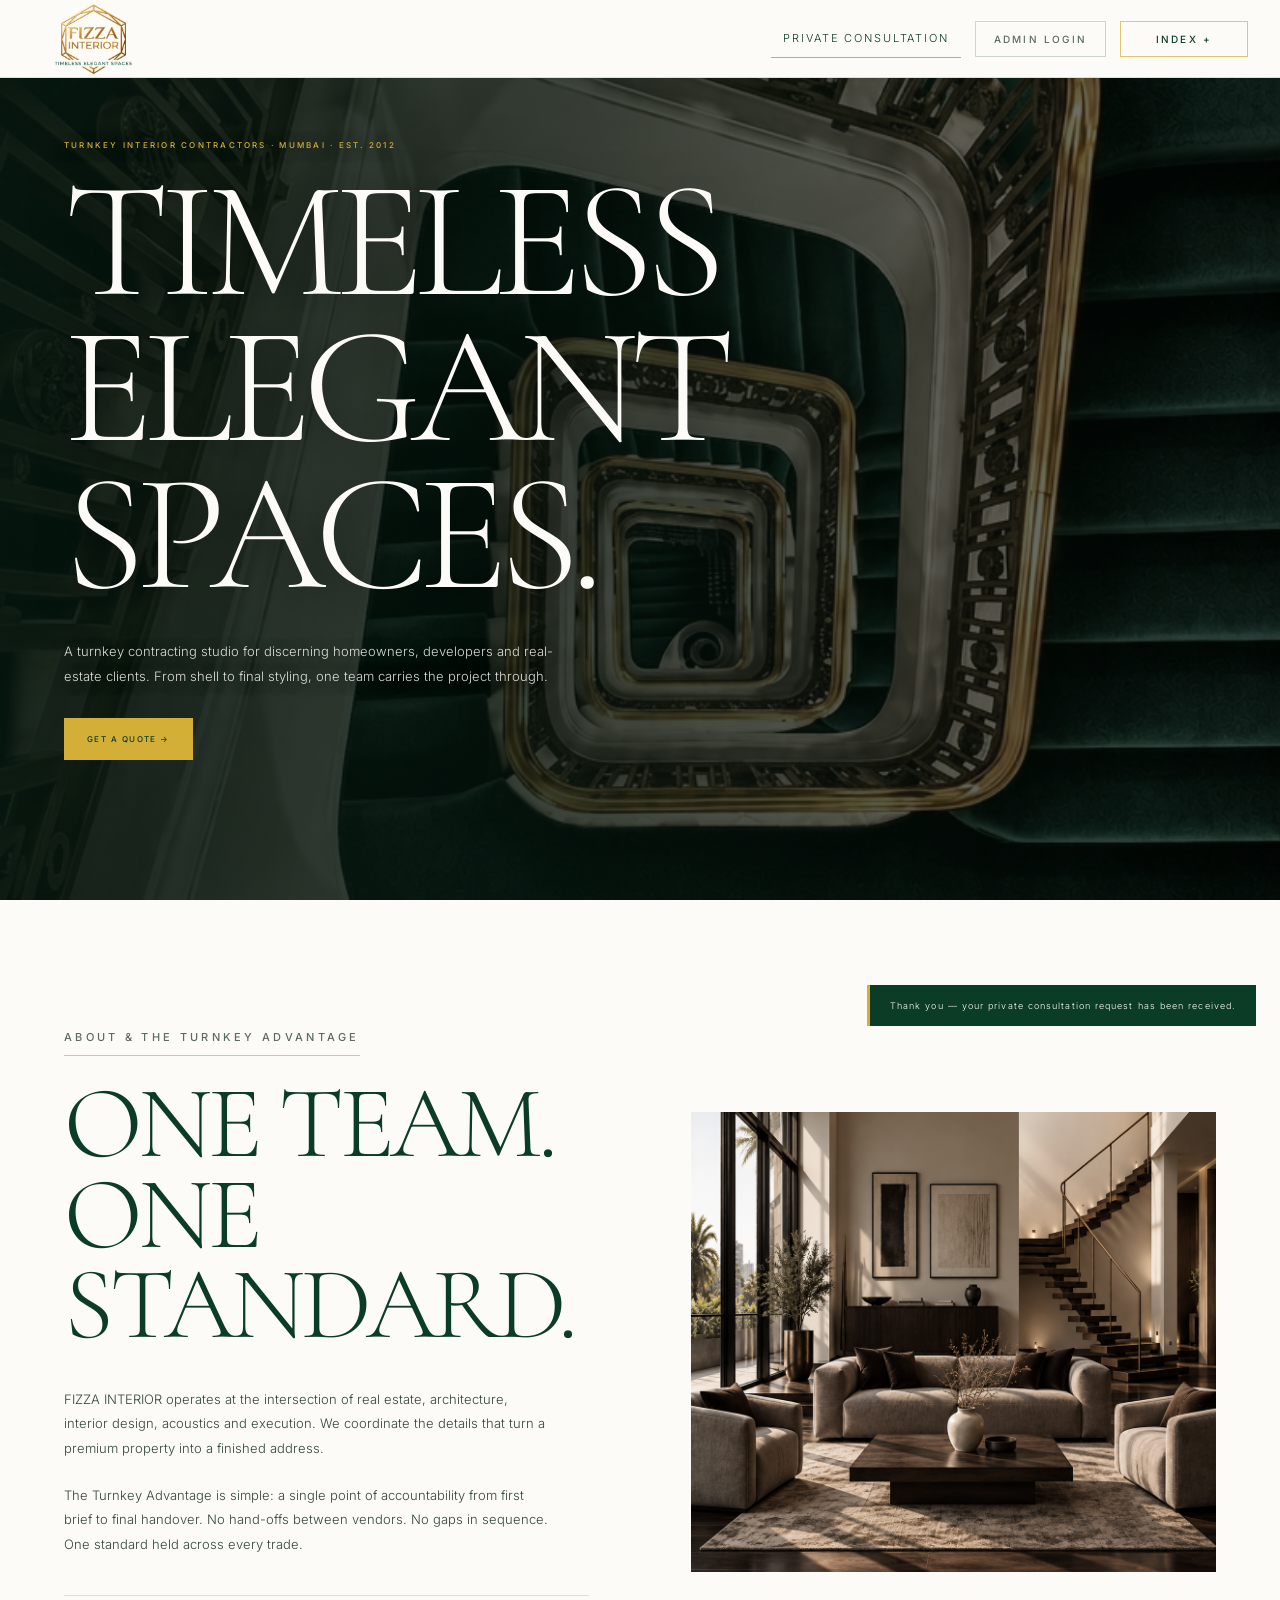
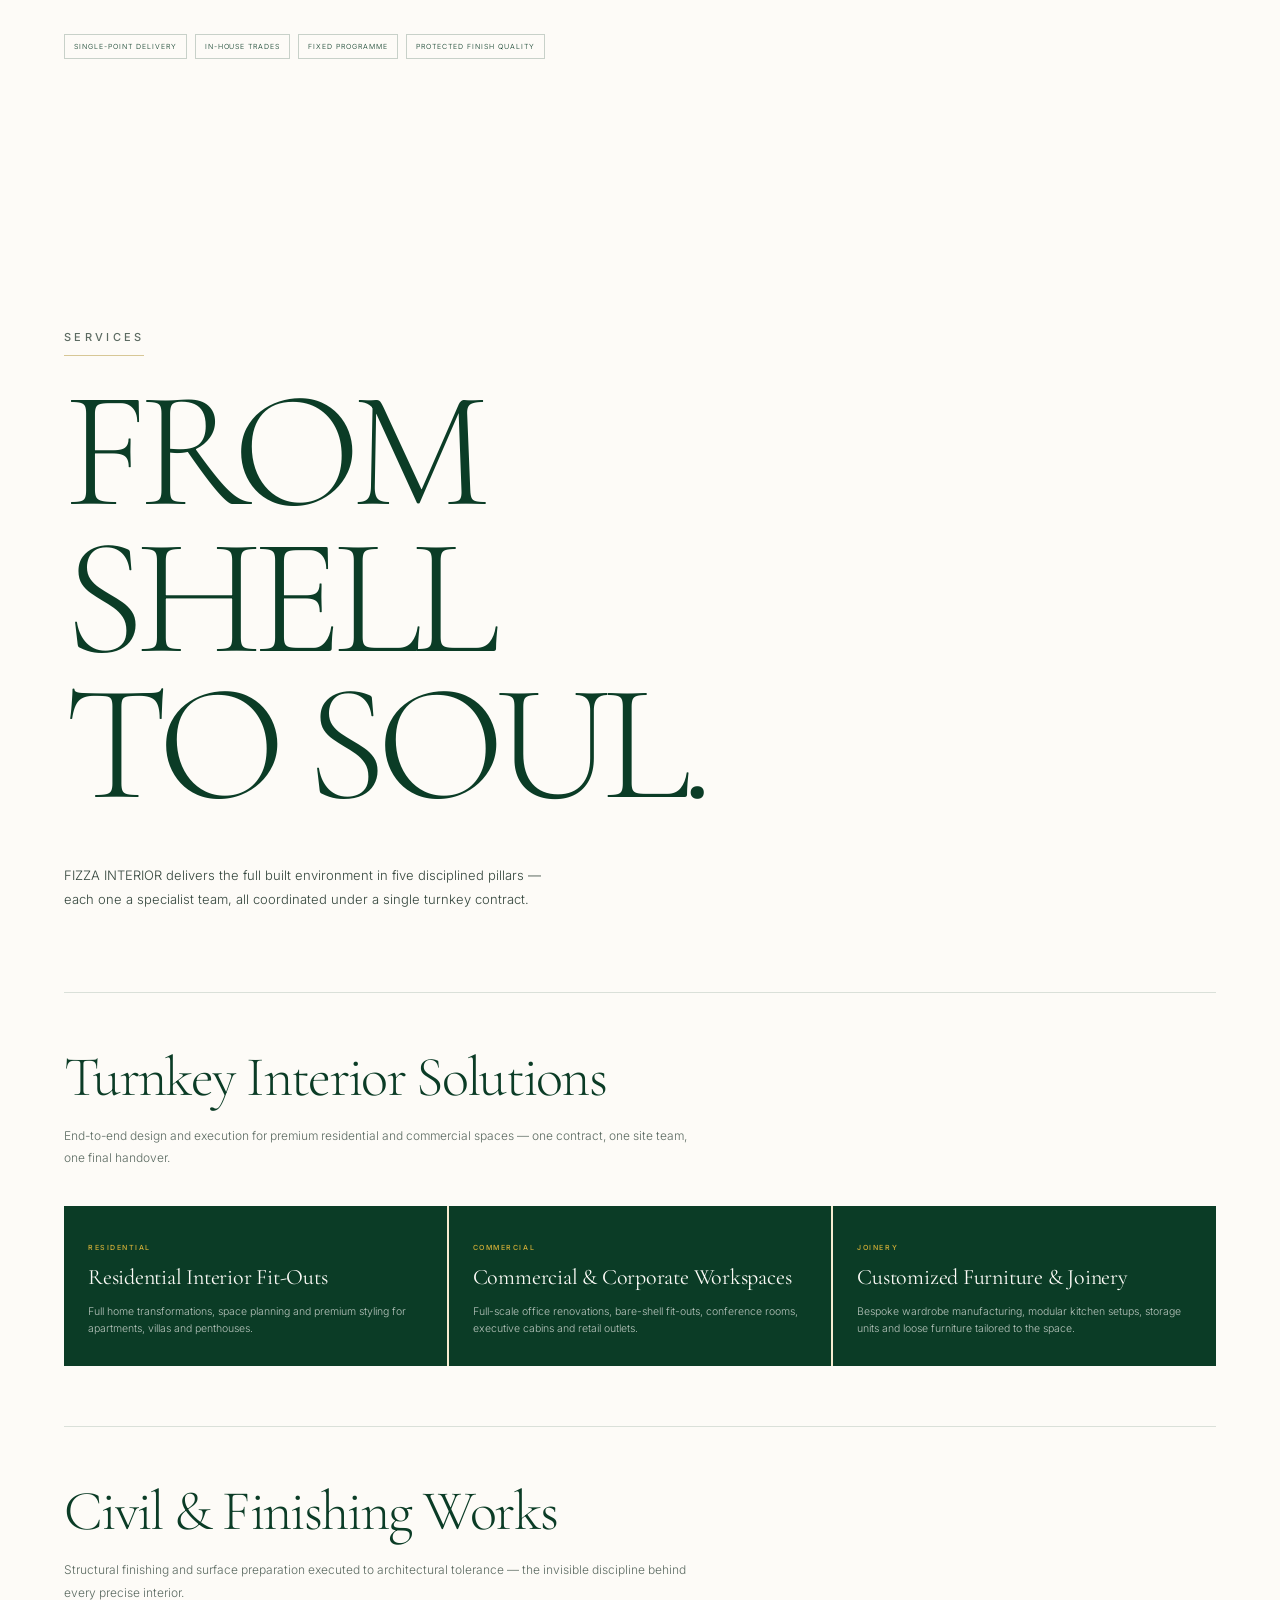
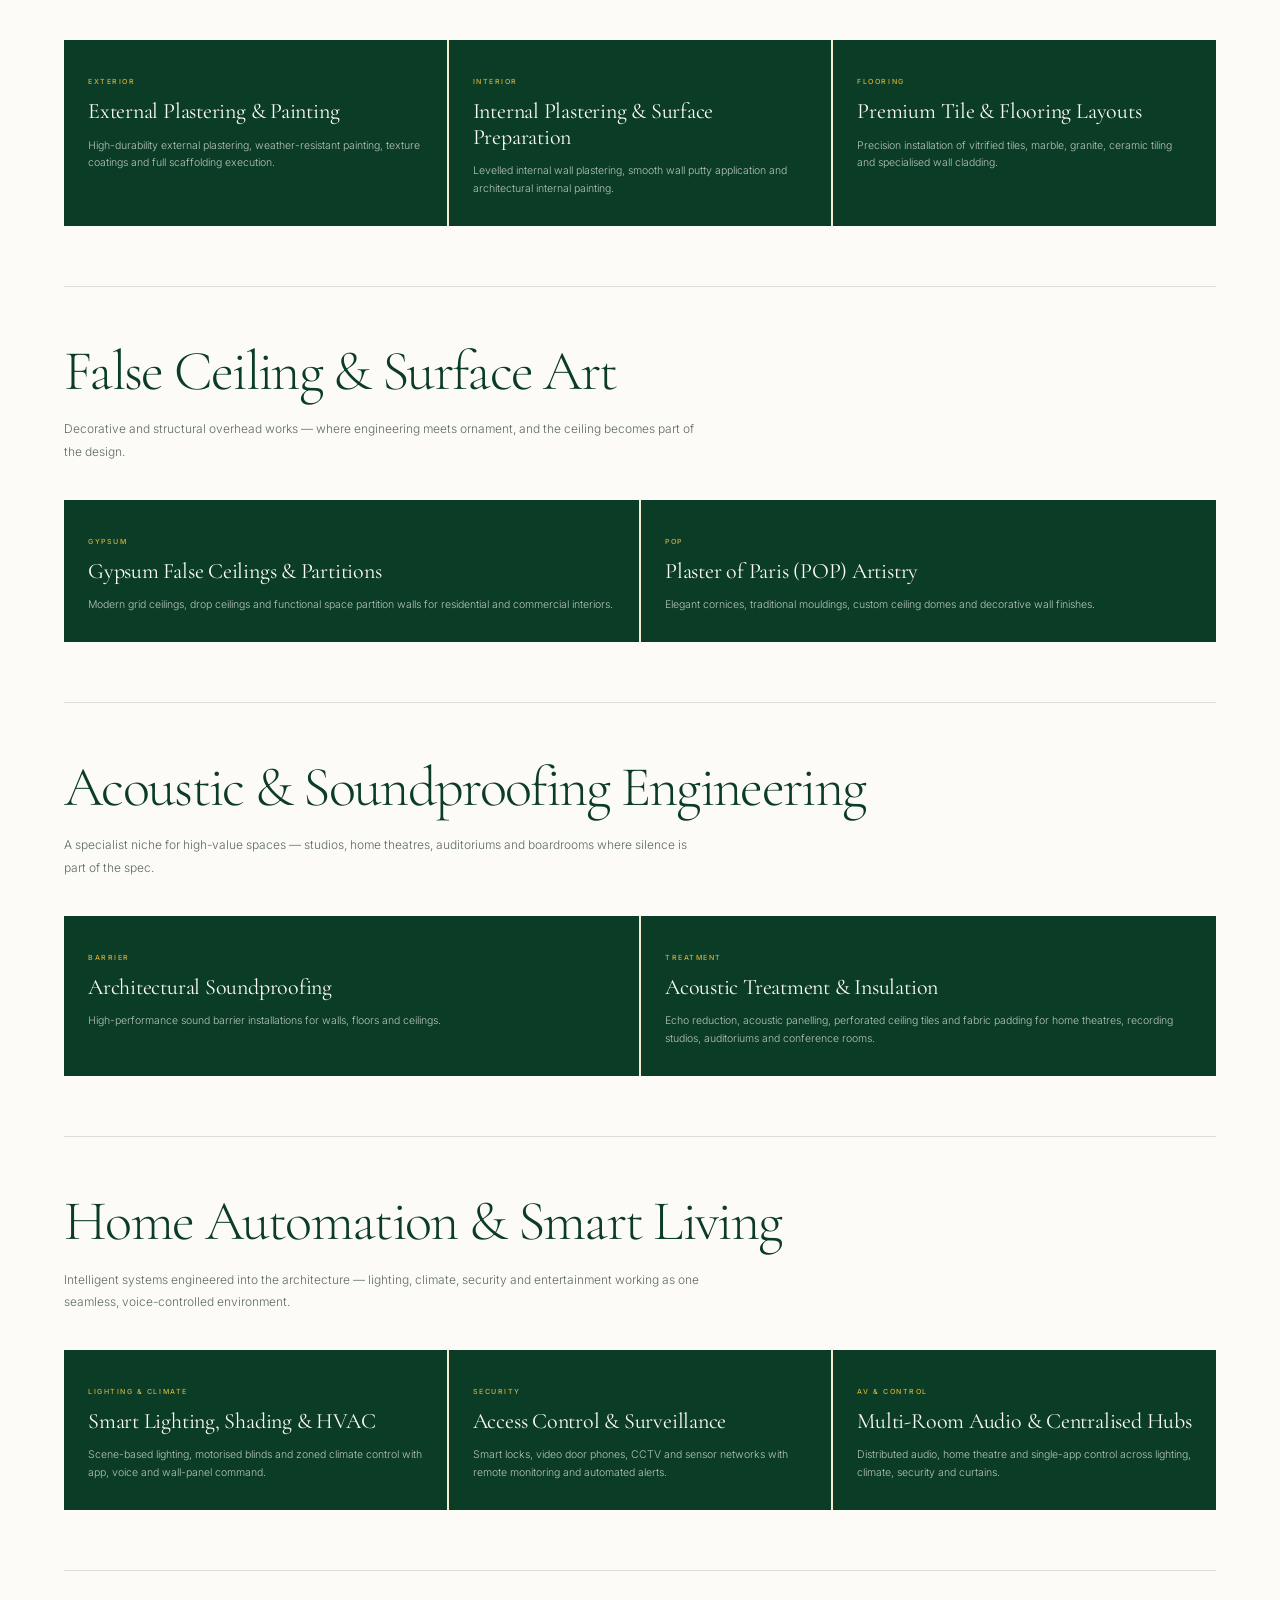
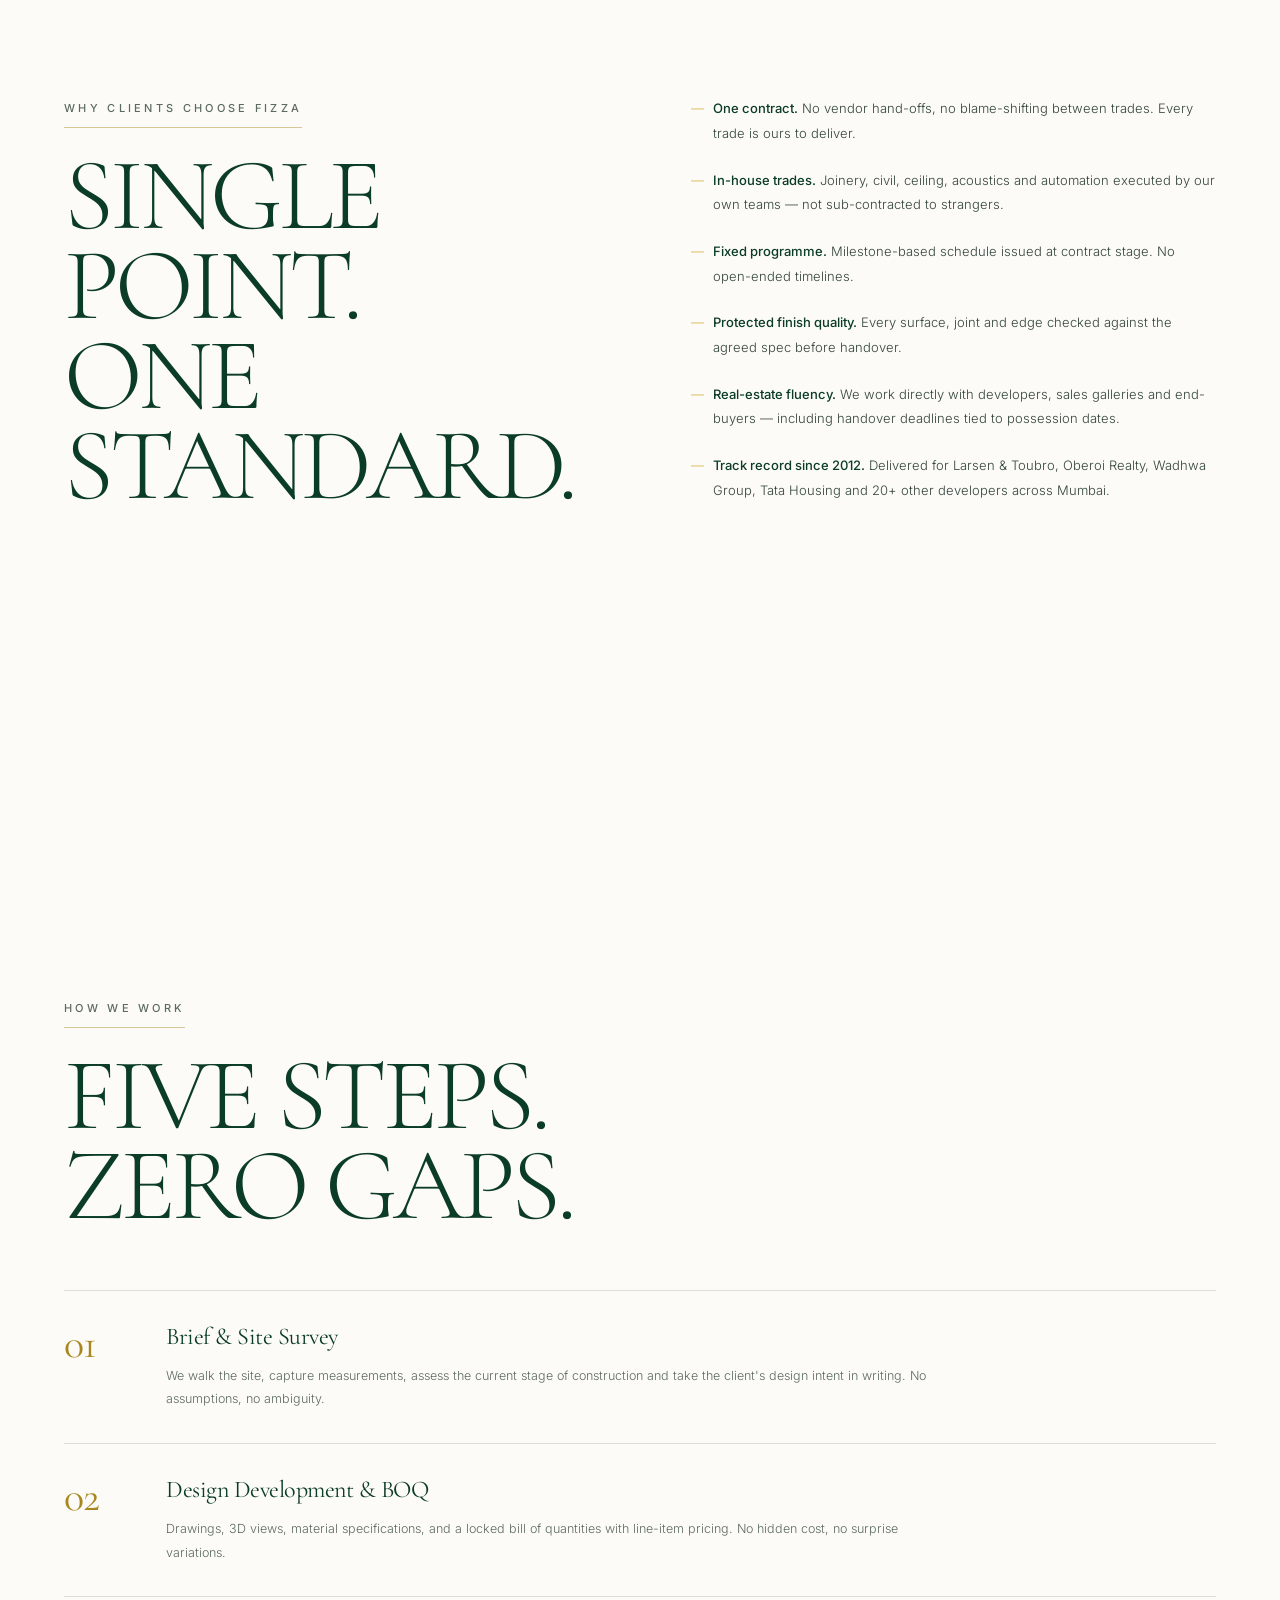
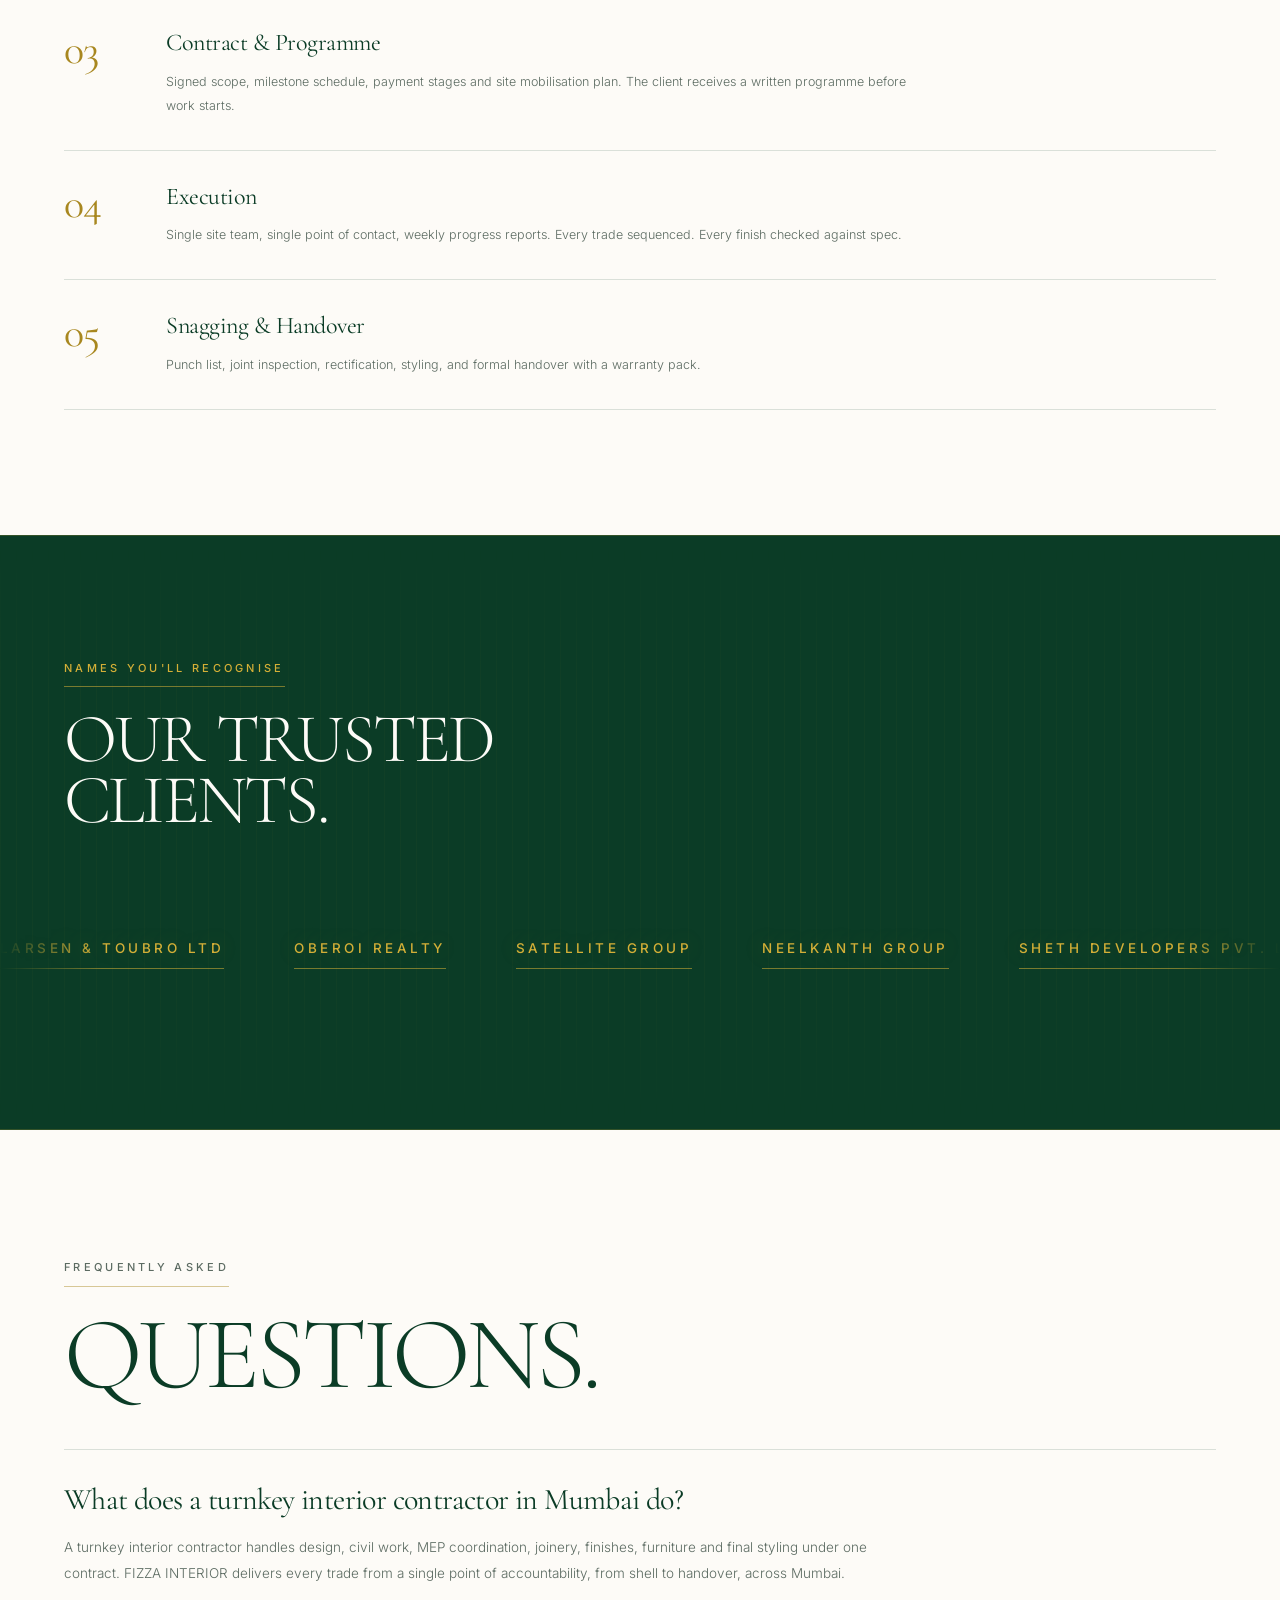
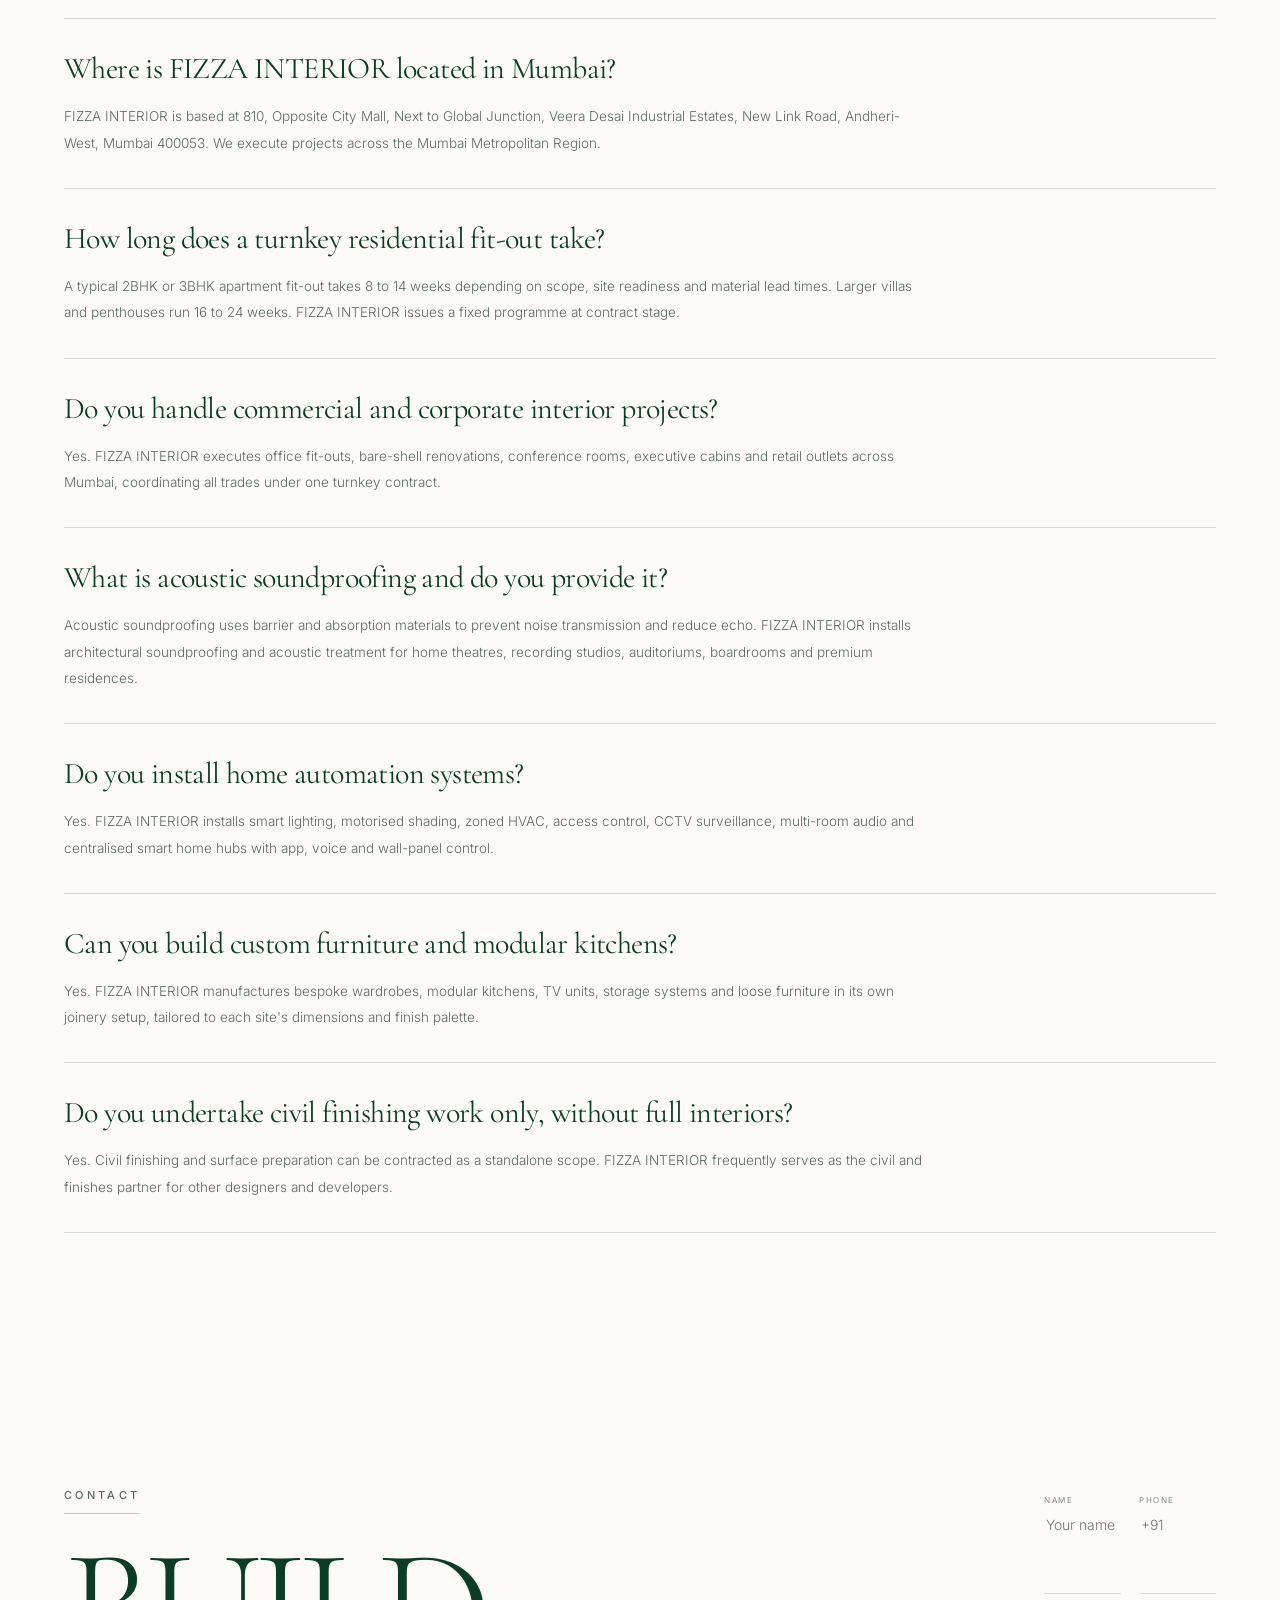
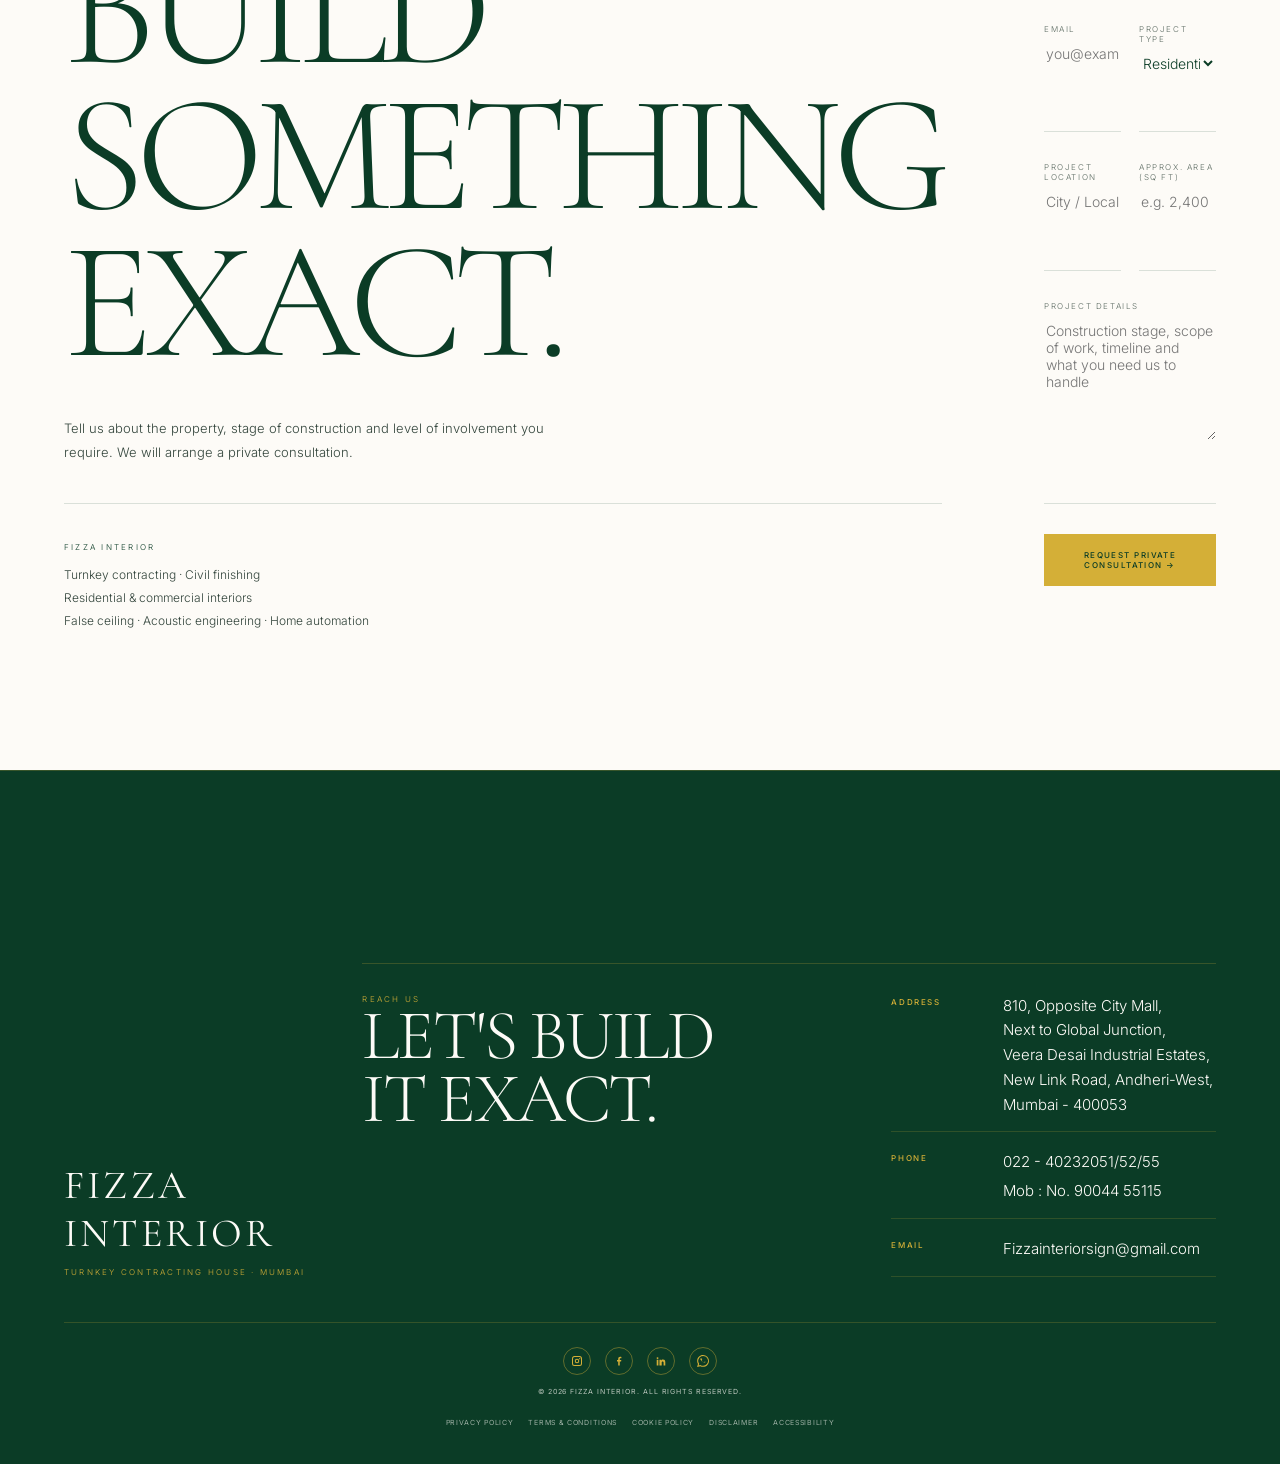
==== commit 94e6f6cf: "Update index.html ." ====
--- a/index.html
+++ b/index.html
@@ -3,23 +3,23 @@
 <head>
 <meta charset="UTF-8">
 <meta name="viewport" content="width=device-width,initial-scale=1">
-
-<!--
-  LAUNCH NOTES
-  1. Keep logo.png, hero-staircase.jpg and position.jpg in the same folder as this file.
-  2. When your social pages are live, replace the three href="#" links in the footer
-     (Instagram, Facebook, LinkedIn) and add them as "sameAs" in the JSON-LD.
-  3. Submit the contact form once after going live and click the activation link
-     FormSubmit emails to the studio address.
--->
+<meta http-equiv="X-UA-Compatible" content="IE=edge">
 
 <title>Turnkey Interior Contractors in Mumbai | FIZZA INTERIOR</title>
 <meta name="description" content="Turnkey interior contractors in Andheri West, Mumbai since 2012. Fit-outs, civil finishing, false ceilings, acoustic &amp; home automation. Get a quote.">
+<meta name="keywords" content="turnkey interior contractor Mumbai, interior designer Andheri West, false ceiling contractor Mumbai, acoustic soundproofing Mumbai, home automation Mumbai, civil finishing contractor Mumbai, POP contractor Mumbai">
+<meta name="author" content="FIZZA INTERIOR">
+<meta name="robots" content="index, follow, max-image-preview:large, max-snippet:-1, max-video-preview:-1">
+<meta name="googlebot" content="index, follow">
+<meta name="theme-color" content="#FDFBF7">
+<meta name="format-detection" content="telephone=yes">
 <link rel="canonical" href="https://www.fizzainterior.com/">
-<meta name="robots" content="index, follow, max-image-preview:large, max-snippet:-1">
-<meta name="theme-color" content="#FDFBF7">
-
-<link rel="icon" type="image/png" href="[data-uri]">
+<meta name="google-site-verification" content="GSC_VERIFICATION_CODE_HERE">
+
+<meta name="geo.region" content="IN-MH">
+<meta name="geo.placename" content="Andheri West, Mumbai">
+<meta name="geo.position" content="19.1364;72.8296">
+<meta name="ICBM" content="19.1364, 72.8296">
 
 <meta property="og:type" content="website">
 <meta property="og:site_name" content="FIZZA INTERIOR">
@@ -28,29 +28,107 @@
 <meta property="og:description" content="One team from shell to final styling: residential &amp; commercial interiors, civil finishing, false ceilings, acoustic engineering and home automation in Mumbai.">
 <meta property="og:url" content="https://www.fizzainterior.com/">
 <meta property="og:image" content="https://www.fizzainterior.com/hero-staircase.jpg">
+<meta property="og:image:width" content="1920">
+<meta property="og:image:height" content="1080">
+<meta property="og:image:alt" content="Elegant staircase interior executed by FIZZA INTERIOR, turnkey interior contractors in Mumbai">
+
 <meta name="twitter:card" content="summary_large_image">
+<meta name="twitter:title" content="Turnkey Interior Contractors in Mumbai | FIZZA INTERIOR">
+<meta name="twitter:description" content="One team from shell to final styling: residential &amp; commercial interiors, civil finishing, false ceilings, acoustic engineering and home automation in Mumbai.">
+<meta name="twitter:image" content="https://www.fizzainterior.com/hero-staircase.jpg">
+<meta name="twitter:image:alt" content="Elegant staircase interior executed by FIZZA INTERIOR, turnkey interior contractors in Mumbai">
+
+<link rel="icon" type="image/png" href="[data-uri]">
 
 <link rel="preconnect" href="https://fonts.googleapis.com">
 <link rel="preconnect" href="https://fonts.gstatic.com" crossorigin>
 <link rel="preconnect" href="https://cdn.jsdelivr.net">
 <link href="https://fonts.googleapis.com/css2?family=Cormorant+Garamond:wght@300;400;500;600&family=Inter:wght@300;400;500;600&display=swap" rel="stylesheet">
 
-<!-- Structured data. Add a "sameAs":[...] array with your real profile URLs once you have them. -->
 <script type="application/ld+json">
 {
   "@context": "https://schema.org",
   "@graph": [
     {
+      "@type": "Organization",
+      "@id": "https://www.fizzainterior.com/#organization",
+      "name": "FIZZA INTERIOR",
+      "alternateName": "Fizza Interior",
+      "url": "https://www.fizzainterior.com/",
+      "logo": {
+        "@type": "ImageObject",
+        "url": "https://www.fizzainterior.com/logo.png",
+        "width": 440,
+        "height": 78
+      },
+      "image": "https://www.fizzainterior.com/hero-staircase.jpg",
+      "description": "Turnkey contracting and interior execution company delivering residential and commercial interiors, civil finishing, false ceilings, acoustic engineering and home automation in Mumbai.",
+      "foundingDate": "2012",
+      "foundingLocation": "Mumbai, Maharashtra, India",
+      "sameAs": [],
+      "areaServed": { "@type": "City", "name": "Mumbai", "containedInPlace": { "@type": "State", "name": "Maharashtra" } },
+      "knowsAbout": [
+        "Turnkey Interior Solutions",
+        "Residential Interior Fit-Outs",
+        "Commercial & Corporate Workspaces",
+        "Customized Furniture & Joinery",
+        "Modular Kitchens",
+        "Civil & Finishing Works",
+        "External Plastering & Painting",
+        "Internal Plastering & Surface Preparation",
+        "Wall Putty Application",
+        "Premium Tile & Flooring Layouts",
+        "Marble, Granite & Vitrified Tile Installation",
+        "False Ceiling & POP Artistry",
+        "Gypsum False Ceilings & Partitions",
+        "Plaster of Paris Cornices & Mouldings",
+        "Acoustic & Soundproofing Engineering",
+        "Architectural Soundproofing",
+        "Acoustic Treatment & Insulation",
+        "Home Automation & Smart Living",
+        "Smart Lighting, Shading & HVAC",
+        "Access Control & Surveillance",
+        "Multi-Room Audio & Centralised Hubs"
+      ],
+      "contactPoint": [
+        {
+          "@type": "ContactPoint",
+          "telephone": "+91-90044-55115",
+          "contactType": "customer service",
+          "email": "Fizzainteriorsign@gmail.com",
+          "areaServed": "IN",
+          "availableLanguage": ["en", "hi"]
+        },
+        {
+          "@type": "ContactPoint",
+          "telephone": "+91-22-40232051",
+          "contactType": "sales",
+          "areaServed": "IN"
+        }
+      ]
+    },
+    {
+      "@type": "WebSite",
+      "@id": "https://www.fizzainterior.com/#website",
+      "url": "https://www.fizzainterior.com/",
+      "name": "FIZZA INTERIOR",
+      "description": "Turnkey interior contractors in Mumbai — residential & commercial fit-outs, civil finishing, false ceilings, acoustic engineering and home automation.",
+      "publisher": { "@id": "https://www.fizzainterior.com/#organization" },
+      "inLanguage": "en-IN"
+    },
+    {
       "@type": "GeneralContractor",
       "@id": "https://www.fizzainterior.com/#business",
       "name": "FIZZA INTERIOR",
-      "description": "Turnkey contracting and interior execution company delivering residential and commercial interiors, civil finishing, false ceilings, acoustic engineering and home automation in Mumbai.",
+      "image": "https://www.fizzainterior.com/hero-staircase.jpg",
       "url": "https://www.fizzainterior.com/",
-      "logo": "https://www.fizzainterior.com/logo.png",
-      "image": "https://www.fizzainterior.com/hero-staircase.jpg",
-      "foundingDate": "2012",
       "telephone": ["+91-22-40232051", "+91-90044-55115"],
       "email": "Fizzainteriorsign@gmail.com",
+      "priceRange": "$$$",
+      "currenciesAccepted": "INR",
+      "paymentAccepted": "Cash, Cheque, Bank Transfer, UPI",
+      "foundingDate": "2012",
+      "slogan": "Timeless Elegant Spaces. One Team. One Standard.",
       "address": {
         "@type": "PostalAddress",
         "streetAddress": "810, Opposite City Mall, Next to Global Junction, Veera Desai Industrial Estates, New Link Road, Andheri West",
@@ -59,7 +137,19 @@
         "postalCode": "400053",
         "addressCountry": "IN"
       },
+      "geo": {
+        "@type": "GeoCoordinates",
+        "latitude": 19.1364,
+        "longitude": 72.8296
+      },
+      "hasMap": "https://www.google.com/maps/search/?api=1&query=FIZZA+INTERIOR+Andheri+West+Mumbai",
       "areaServed": { "@type": "City", "name": "Mumbai" },
+      "openingHoursSpecification": [{
+        "@type": "OpeningHoursSpecification",
+        "dayOfWeek": ["Monday", "Tuesday", "Wednesday", "Thursday", "Friday", "Saturday"],
+        "opens": "10:00",
+        "closes": "19:00"
+      }],
       "hasOfferCatalog": {
         "@type": "OfferCatalog",
         "name": "Interior and contracting services",
@@ -73,11 +163,63 @@
       }
     },
     {
-      "@type": "WebSite",
-      "@id": "https://www.fizzainterior.com/#website",
-      "url": "https://www.fizzainterior.com/",
-      "name": "FIZZA INTERIOR",
-      "publisher": { "@id": "https://www.fizzainterior.com/#business" }
+      "@type": "BreadcrumbList",
+      "@id": "https://www.fizzainterior.com/#breadcrumb",
+      "itemListElement": [
+        { "@type": "ListItem", "position": 1, "name": "Home", "item": "https://www.fizzainterior.com/" },
+        { "@type": "ListItem", "position": 2, "name": "About", "item": "https://www.fizzainterior.com/#about" },
+        { "@type": "ListItem", "position": 3, "name": "Services", "item": "https://www.fizzainterior.com/#services" },
+        { "@type": "ListItem", "position": 4, "name": "Process", "item": "https://www.fizzainterior.com/#process" },
+        { "@type": "ListItem", "position": 5, "name": "Clients", "item": "https://www.fizzainterior.com/#clients" },
+        { "@type": "ListItem", "position": 6, "name": "FAQ", "item": "https://www.fizzainterior.com/#faq" },
+        { "@type": "ListItem", "position": 7, "name": "Contact", "item": "https://www.fizzainterior.com/#contact" }
+      ]
+    },
+    {
+      "@type": "FAQPage",
+      "@id": "https://www.fizzainterior.com/#faq",
+      "mainEntity": [
+        {
+          "@type": "Question",
+          "name": "What does a turnkey interior contractor in Mumbai do?",
+          "acceptedAnswer": { "@type": "Answer", "text": "A turnkey interior contractor handles design, civil work, MEP coordination, joinery, finishes, furniture and final styling under one contract. FIZZA INTERIOR delivers every trade from a single point of accountability, from shell to handover, across Mumbai." }
+        },
+        {
+          "@type": "Question",
+          "name": "Where is FIZZA INTERIOR located in Mumbai?",
+          "acceptedAnswer": { "@type": "Answer", "text": "FIZZA INTERIOR is based at 810, Opposite City Mall, Next to Global Junction, Veera Desai Industrial Estates, New Link Road, Andheri-West, Mumbai 400053. We execute projects across the Mumbai Metropolitan Region." }
+        },
+        {
+          "@type": "Question",
+          "name": "How long does a turnkey residential fit-out take?",
+          "acceptedAnswer": { "@type": "Answer", "text": "A typical 2BHK or 3BHK apartment fit-out takes 8 to 14 weeks depending on scope, site readiness and material lead times. Larger villas and penthouses run 16 to 24 weeks. FIZZA INTERIOR issues a fixed programme at contract stage." }
+        },
+        {
+          "@type": "Question",
+          "name": "Do you handle commercial and corporate interior projects?",
+          "acceptedAnswer": { "@type": "Answer", "text": "Yes. FIZZA INTERIOR executes office fit-outs, bare-shell renovations, conference rooms, executive cabins and retail outlets across Mumbai, coordinating all trades under one turnkey contract." }
+        },
+        {
+          "@type": "Question",
+          "name": "What is acoustic soundproofing and do you provide it?",
+          "acceptedAnswer": { "@type": "Answer", "text": "Acoustic soundproofing uses barrier and absorption materials to prevent noise transmission and reduce echo. FIZZA INTERIOR installs architectural soundproofing and acoustic treatment for home theatres, recording studios, auditoriums, boardrooms and premium residences." }
+        },
+        {
+          "@type": "Question",
+          "name": "Do you install home automation systems?",
+          "acceptedAnswer": { "@type": "Answer", "text": "Yes. FIZZA INTERIOR installs smart lighting, motorised shading, zoned HVAC, access control, CCTV surveillance, multi-room audio and centralised smart home hubs with app, voice and wall-panel control." }
+        },
+        {
+          "@type": "Question",
+          "name": "Can you build custom furniture and modular kitchens?",
+          "acceptedAnswer": { "@type": "Answer", "text": "Yes. FIZZA INTERIOR manufactures bespoke wardrobes, modular kitchens, TV units, storage systems and loose furniture in its own joinery setup, tailored to each site's dimensions and finish palette." }
+        },
+        {
+          "@type": "Question",
+          "name": "Do you undertake civil finishing work only, without full interiors?",
+          "acceptedAnswer": { "@type": "Answer", "text": "Yes. Civil finishing and surface preparation can be contracted as a standalone scope. FIZZA INTERIOR frequently serves as the civil and finishes partner for other designers and developers." }
+        }
+      ]
     }
   ]
 }
@@ -141,7 +283,6 @@
 
 main, section{ overflow-x:clip; }
 
-/* Skip link: invisible until focused with the keyboard */
 .skip-link{
     position:fixed;
     top:-60px;
@@ -397,7 +538,6 @@
     color:var(--emerald);
 }
 
-/* .h1-look = an h2 that keeps the exact look of the h1 (one real h1 per page for SEO) */
 h1, .h1-look{ font-size:clamp(80px,13vw,190px); letter-spacing:-.055em; }
 h2{ font-size:clamp(58px,8vw,115px); letter-spacing:-.04em; }
 h3{ font-size:42px; }
@@ -441,10 +581,6 @@
     background:var(--line);
     margin:38px 0;
 }
-
-/* =========================================================
-   SECTION LABELS
-   ========================================================= */
 
 .section-script-heading{
     font-family:"Inter",sans-serif;
@@ -665,6 +801,117 @@
     letter-spacing:.14em;
     text-transform:uppercase;
     color:var(--emerald);
+}
+
+/* =========================================================
+   WHY US  +  PROCESS  (new sections, same design language)
+   ========================================================= */
+
+.info-split{
+    display:grid;
+    grid-template-columns:1fr 1fr;
+    gap:8vw;
+    align-items:start;
+}
+
+.info-list{
+    list-style:none;
+    margin:0;
+    padding:0;
+    display:grid;
+    gap:22px;
+}
+
+.info-list li{
+    font-size:13px;
+    line-height:1.9;
+    color:var(--body-text);
+    padding-left:22px;
+    position:relative;
+}
+
+.info-list li:before{
+    content:"—";
+    position:absolute;
+    left:0;
+    top:0;
+    color:var(--gold);
+}
+
+.info-list li strong{
+    color:var(--emerald);
+    font-weight:500;
+}
+
+.process-list{
+    list-style:none;
+    margin:60px 0 0;
+    padding:0;
+    display:grid;
+    gap:0;
+    border-top:1px solid var(--line-dark);
+}
+
+.process-list li{
+    border-bottom:1px solid var(--line-dark);
+    padding:32px 0;
+    display:grid;
+    grid-template-columns:70px 1fr;
+    gap:32px;
+    align-items:start;
+}
+
+.process-list .step-num{
+    font:400 42px/1 "Cormorant Garamond",Georgia,serif;
+    color:var(--gold-deep);
+    letter-spacing:-.03em;
+}
+
+.process-list .step-body h3{
+    font:400 24px/1.2 "Cormorant Garamond",Georgia,serif;
+    color:var(--emerald);
+    margin:0 0 12px;
+    letter-spacing:-.02em;
+}
+
+.process-list .step-body p{
+    font-size:12.5px;
+    line-height:1.9;
+    color:var(--body-muted);
+    margin:0;
+    max-width:760px;
+}
+
+/* =========================================================
+   FAQ  (new section, matches existing typography)
+   ========================================================= */
+
+.faq-list{
+    margin-top:50px;
+    border-top:1px solid var(--line-dark);
+}
+
+.faq-item{
+    border-bottom:1px solid var(--line-dark);
+    padding:32px 0;
+}
+
+.faq-item h3{
+    font-size:clamp(22px,2.4vw,30px);
+    margin:0 0 16px;
+    color:var(--emerald);
+    font-family:"Cormorant Garamond",Georgia,serif;
+    font-weight:400;
+    letter-spacing:-.02em;
+    line-height:1.2;
+}
+
+.faq-item p{
+    font-size:13.5px;
+    line-height:1.95;
+    color:var(--body-muted);
+    margin:0;
+    max-width:860px;
 }
 
 /* =========================================================
@@ -806,7 +1053,6 @@
     font:300 14px Inter,sans-serif;
 }
 
-/* keeps browser autofill from painting a coloured background on the fields */
 .field input:-webkit-autofill,
 .field textarea:-webkit-autofill{
     -webkit-text-fill-color:var(--emerald);
@@ -981,10 +1227,6 @@
 
 .toast.show{ transform:none; }
 
-/* =========================================================
-   GSAP
-   ========================================================= */
-
 .gsap-heading{
     will-change:transform,opacity;
     backface-visibility:hidden;
@@ -1018,7 +1260,8 @@
     .section-script-heading{ font-size:10.5px; letter-spacing:.26em; }
 
     .grid2,
-    .contact-grid{ grid-template-columns:1fr; gap:45px; }
+    .contact-grid,
+    .info-split{ grid-template-columns:1fr; gap:45px; }
 
     .pillar{ padding:45px 0; }
     .pillar-grid,
@@ -1045,6 +1288,9 @@
     .footer-contact-item a{ font-size:13px; overflow-wrap:anywhere; word-break:break-word; }
 
     .footer-brand{ margin-bottom:25px; }
+
+    .process-list li{ grid-template-columns:52px 1fr; gap:22px; }
+    .process-list .step-num{ font-size:34px; }
 }
 
 /* =========================================================
@@ -1125,6 +1371,8 @@
     .footer-legal a{ font-size:6px; letter-spacing:.08em; }
 
     .toast{ left:16px; right:16px; bottom:16px; text-align:center; }
+
+    .process-list li{ padding:26px 0; }
 }
 
 /* =========================================================
@@ -1153,7 +1401,7 @@
 }
 
 /* =========================================================
-   LEGAL POP-UPS (hidden until a footer legal link is clicked)
+   LEGAL POP-UPS
    ========================================================= */
 
 .legal{
@@ -1250,7 +1498,7 @@
 
 <header class="header">
 <a class="logo" href="#home" aria-label="FIZZA Interior Home">
-    <img class="logo-img" src="logo.png?v=2" alt="FIZZA INTERIOR — Timeless Elegant Spaces">
+    <img class="logo-img" src="logo.png?v=2" alt="FIZZA INTERIOR — Timeless Elegant Spaces" width="440" height="78">
 </a>
 <div class="header-right">
     <a class="visit-btn" href="#contact">Private consultation</a>
@@ -1294,7 +1542,19 @@
 
 <div class="index-item">
     <div class="index-row">
+        <a href="#process" class="index-link" onclick="indexNav(event, this)">Process</a>
+    </div>
+</div>
+
+<div class="index-item">
+    <div class="index-row">
         <a href="#clients" class="index-link" onclick="indexNav(event, this)">Clients</a>
+    </div>
+</div>
+
+<div class="index-item">
+    <div class="index-row">
+        <a href="#faq" class="index-link" onclick="indexNav(event, this)">FAQ</a>
     </div>
 </div>
 
@@ -1311,7 +1571,7 @@
 
 <section class="hero page">
 
-<img class="hero-bg" src="hero-staircase.jpg" alt="Elegant staircase interior executed by FIZZA INTERIOR, turnkey interior contractors in Mumbai" fetchpriority="high" decoding="async">
+<img class="hero-bg" src="hero-staircase.jpg" alt="Elegant staircase interior executed by FIZZA INTERIOR, turnkey interior contractors in Mumbai" width="1920" height="1080" fetchpriority="high" decoding="async">
 
 <div class="hero-content">
 
@@ -1362,7 +1622,7 @@
 </div>
 </div>
 <div class="img img-lg">
-    <img src="position.jpg" alt="Finished luxury interior by FIZZA INTERIOR, the turnkey advantage in Mumbai" loading="lazy" decoding="async">
+    <img src="position.jpg" alt="Finished luxury interior by FIZZA INTERIOR, the turnkey advantage in Mumbai" width="1200" height="900" loading="lazy" decoding="async">
 </div>
 </div>
 </section>
@@ -1429,6 +1689,41 @@
 </div></article>
 
 </div>
+</div>
+</section>
+
+
+<section id="why" class="section page paper" style="padding-top:0">
+<div class="container info-split">
+<div>
+<div class="eyebrow section-script-heading">Why Clients Choose FIZZA</div>
+<h2>SINGLE<br>POINT.<br>ONE STANDARD.</h2>
+</div>
+<div>
+<ul class="info-list">
+<li><strong>One contract.</strong> No vendor hand-offs, no blame-shifting between trades. Every trade is ours to deliver.</li>
+<li><strong>In-house trades.</strong> Joinery, civil, ceiling, acoustics and automation executed by our own teams — not sub-contracted to strangers.</li>
+<li><strong>Fixed programme.</strong> Milestone-based schedule issued at contract stage. No open-ended timelines.</li>
+<li><strong>Protected finish quality.</strong> Every surface, joint and edge checked against the agreed spec before handover.</li>
+<li><strong>Real-estate fluency.</strong> We work directly with developers, sales galleries and end-buyers — including handover deadlines tied to possession dates.</li>
+<li><strong>Track record since 2012.</strong> Delivered for Larsen &amp; Toubro, Oberoi Realty, Wadhwa Group, Tata Housing and 20+ other developers across Mumbai.</li>
+</ul>
+</div>
+</div>
+</section>
+
+
+<section id="process" class="section page paper" style="padding-top:0">
+<div class="container">
+<div class="eyebrow section-script-heading">How We Work</div>
+<h2>FIVE STEPS.<br>ZERO GAPS.</h2>
+<ol class="process-list">
+<li><span class="step-num">01</span><div class="step-body"><h3>Brief &amp; Site Survey</h3><p>We walk the site, capture measurements, assess the current stage of construction and take the client's design intent in writing. No assumptions, no ambiguity.</p></div></li>
+<li><span class="step-num">02</span><div class="step-body"><h3>Design Development &amp; BOQ</h3><p>Drawings, 3D views, material specifications, and a locked bill of quantities with line-item pricing. No hidden cost, no surprise variations.</p></div></li>
+<li><span class="step-num">03</span><div class="step-body"><h3>Contract &amp; Programme</h3><p>Signed scope, milestone schedule, payment stages and site mobilisation plan. The client receives a written programme before work starts.</p></div></li>
+<li><span class="step-num">04</span><div class="step-body"><h3>Execution</h3><p>Single site team, single point of contact, weekly progress reports. Every trade sequenced. Every finish checked against spec.</p></div></li>
+<li><span class="step-num">05</span><div class="step-body"><h3>Snagging &amp; Handover</h3><p>Punch list, joint inspection, rectification, styling, and formal handover with a warranty pack.</p></div></li>
+</ol>
 </div>
 </section>
 
@@ -1490,6 +1785,58 @@
     </div>
 </div>
 
+</section>
+
+
+<section id="faq" class="section page paper">
+<div class="container">
+<div class="eyebrow section-script-heading">Frequently Asked</div>
+<h2>QUESTIONS.</h2>
+
+<div class="faq-list">
+
+<div class="faq-item">
+<h3>What does a turnkey interior contractor in Mumbai do?</h3>
+<p>A turnkey interior contractor handles design, civil work, MEP coordination, joinery, finishes, furniture and final styling under one contract. FIZZA INTERIOR delivers every trade from a single point of accountability, from shell to handover, across Mumbai.</p>
+</div>
+
+<div class="faq-item">
+<h3>Where is FIZZA INTERIOR located in Mumbai?</h3>
+<p>FIZZA INTERIOR is based at 810, Opposite City Mall, Next to Global Junction, Veera Desai Industrial Estates, New Link Road, Andheri-West, Mumbai 400053. We execute projects across the Mumbai Metropolitan Region.</p>
+</div>
+
+<div class="faq-item">
+<h3>How long does a turnkey residential fit-out take?</h3>
+<p>A typical 2BHK or 3BHK apartment fit-out takes 8 to 14 weeks depending on scope, site readiness and material lead times. Larger villas and penthouses run 16 to 24 weeks. FIZZA INTERIOR issues a fixed programme at contract stage.</p>
+</div>
+
+<div class="faq-item">
+<h3>Do you handle commercial and corporate interior projects?</h3>
+<p>Yes. FIZZA INTERIOR executes office fit-outs, bare-shell renovations, conference rooms, executive cabins and retail outlets across Mumbai, coordinating all trades under one turnkey contract.</p>
+</div>
+
+<div class="faq-item">
+<h3>What is acoustic soundproofing and do you provide it?</h3>
+<p>Acoustic soundproofing uses barrier and absorption materials to prevent noise transmission and reduce echo. FIZZA INTERIOR installs architectural soundproofing and acoustic treatment for home theatres, recording studios, auditoriums, boardrooms and premium residences.</p>
+</div>
+
+<div class="faq-item">
+<h3>Do you install home automation systems?</h3>
+<p>Yes. FIZZA INTERIOR installs smart lighting, motorised shading, zoned HVAC, access control, CCTV surveillance, multi-room audio and centralised smart home hubs with app, voice and wall-panel control.</p>
+</div>
+
+<div class="faq-item">
+<h3>Can you build custom furniture and modular kitchens?</h3>
+<p>Yes. FIZZA INTERIOR manufactures bespoke wardrobes, modular kitchens, TV units, storage systems and loose furniture in its own joinery setup, tailored to each site's dimensions and finish palette.</p>
+</div>
+
+<div class="faq-item">
+<h3>Do you undertake civil finishing work only, without full interiors?</h3>
+<p>Yes. Civil finishing and surface preparation can be contracted as a standalone scope. FIZZA INTERIOR frequently serves as the civil and finishes partner for other designers and developers.</p>
+</div>
+
+</div>
+</div>
 </section>
 
 
@@ -1582,7 +1929,6 @@
 
 <div class="footer-bottom">
     <div class="footer-socials" aria-label="Social media links">
-        <!-- TODO: replace each # with the real profile URL -->
         <a href="#" aria-label="Instagram"><svg viewBox="0 0 24 24" aria-hidden="true"><path d="M7 2h10a5 5 0 0 1 5 5v10a5 5 0 0 1-5 5H7a5 5 0 0 1-5-5V7a5 5 0 0 1 5-5zm0 2a3 3 0 0 0-3 3v10a3 3 0 0 0 3 3h10a3 3 0 0 0 3-3V7a3 3 0 0 0-3-3H7zm5 3.5A4.5 4.5 0 1 1 7.5 12 4.5 4.5 0 0 1 12 7.5zm0 2A2.5 2.5 0 1 0 14.5 12 2.5 2.5 0 0 0 12 9.5zM17.5 6a1.25 1.25 0 1 1-1.25 1.25A1.25 1.25 0 0 1 17.5 6z"/></svg></a>
         <a href="#" aria-label="Facebook"><svg viewBox="0 0 24 24" aria-hidden="true"><path d="M13.5 21v-8h2.7l.4-3h-3.1V8.1c0-.9.3-1.6 1.6-1.6h1.7V3.8c-.3 0-1.3-.1-2.4-.1-2.4 0-4 1.5-4 4.1V10H8v3h2.4v8h3.1z"/></svg></a>
         <a href="#" aria-label="LinkedIn"><svg viewBox="0 0 24 24" aria-hidden="true"><path d="M5.1 8.1A1.9 1.9 0 1 1 5.1 4.3a1.9 1.9 0 0 1 0 3.8zM3.4 9.6h3.4V21H3.4V9.6zm5.5 0h3.2v1.6h.1c.4-.8 1.5-2 3.7-2 4 0 4.7 2.6 4.7 6V21h-3.4v-5.1c0-1.2 0-2.8-1.8-2.8s-2 1.3-2 2.7V21H8.9V9.6z"/></svg></a>
@@ -1761,7 +2107,7 @@
 </div>
 
 
-<script src="https://cdn.jsdelivr.net/npm/gsap@3.12.7/dist/gsap.min.js"></script>
+<script src="https://cdn.jsdelivr.net/npm/gsap@3.12.7/dist/gsap.min.js" defer></script>
 
 <script>
 /* =========================================================
@@ -1843,11 +2189,6 @@
 
 /* =========================================================
    CONTACT FORM
-   Sends the enquiry by email to the studio through FormSubmit
-   (free, no account). First live submission: click the
-   activation link FormSubmit emails to the studio address.
-   To use another service, replace FORM_ENDPOINT (Formspree etc.).
-   If sending fails, the visitor's email app opens, pre-filled.
    ========================================================= */
 
 const FORM_ENDPOINT = 'https://formsubmit.co/ajax/Fizzainteriorsign@gmail.com';
@@ -1880,7 +2221,6 @@
     const btn  = form.querySelector('button[type="submit"]');
     const okMessage = 'Thank you — your private consultation request has been received.';
 
-    /* honeypot: bots fill the hidden field, people never see it */
     const trap = form.querySelector('input[name="_honey"]');
     if(trap && trap.value){ form.reset(); return; }
 
@@ -2128,7 +2468,7 @@
 </script>
 
 <script>
-/* Legal pop-ups: footer links open the policy inside the page */
+/* Legal pop-ups */
 (function(){
     var dlg = document.getElementById('legalDialog');
     if(!dlg || typeof dlg.showModal !== 'function') return;
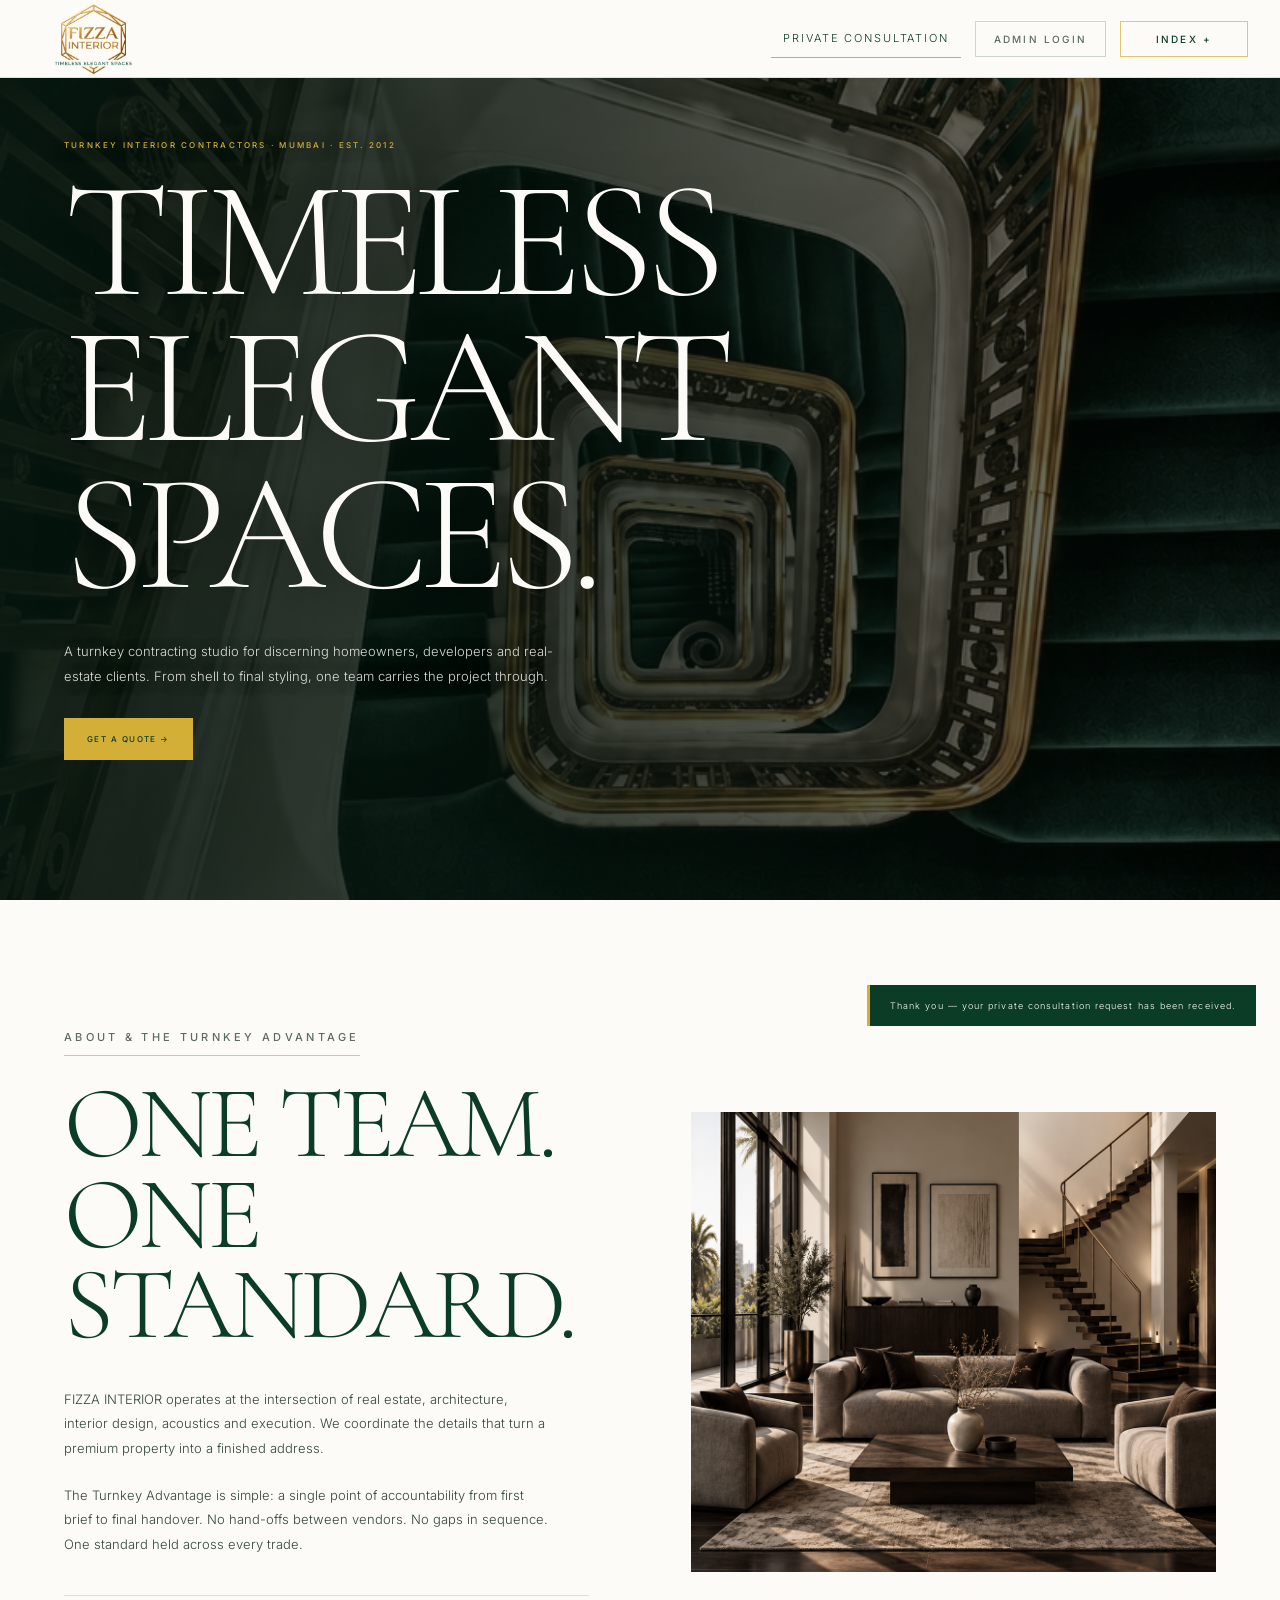
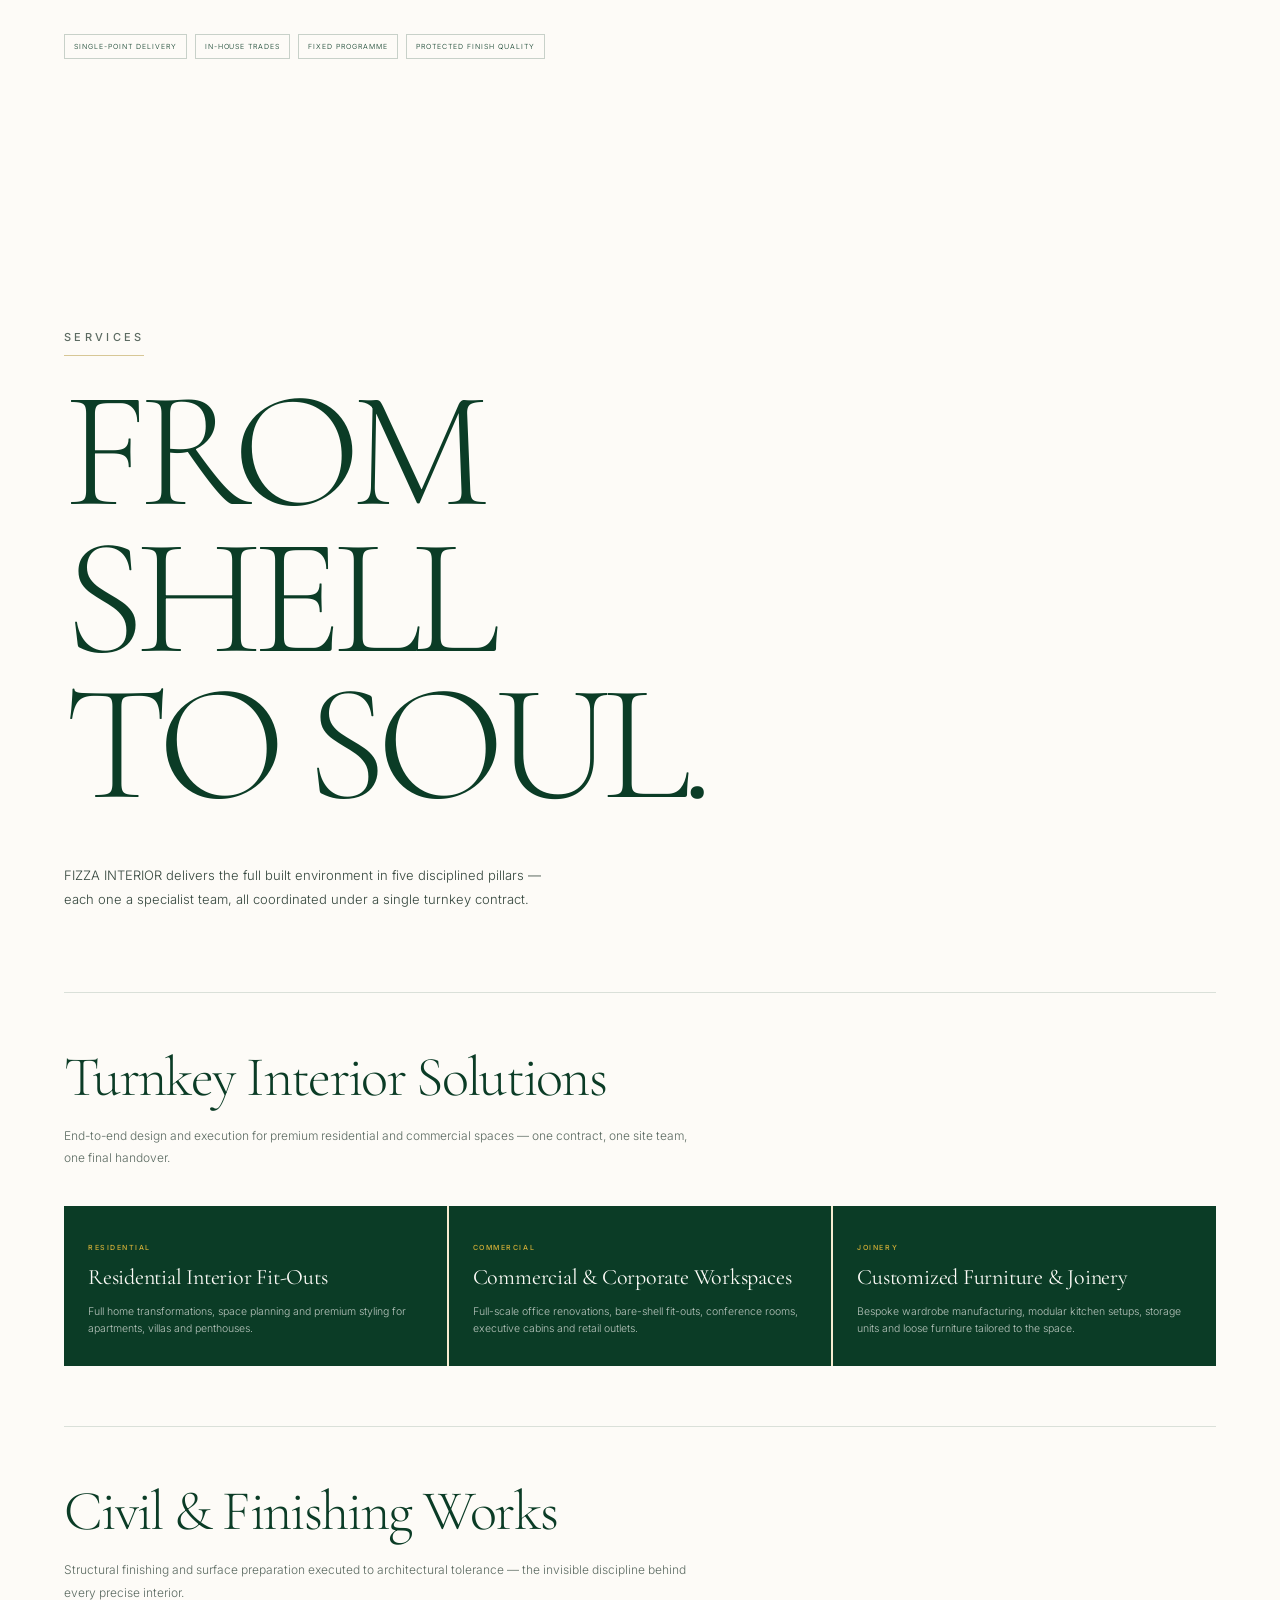
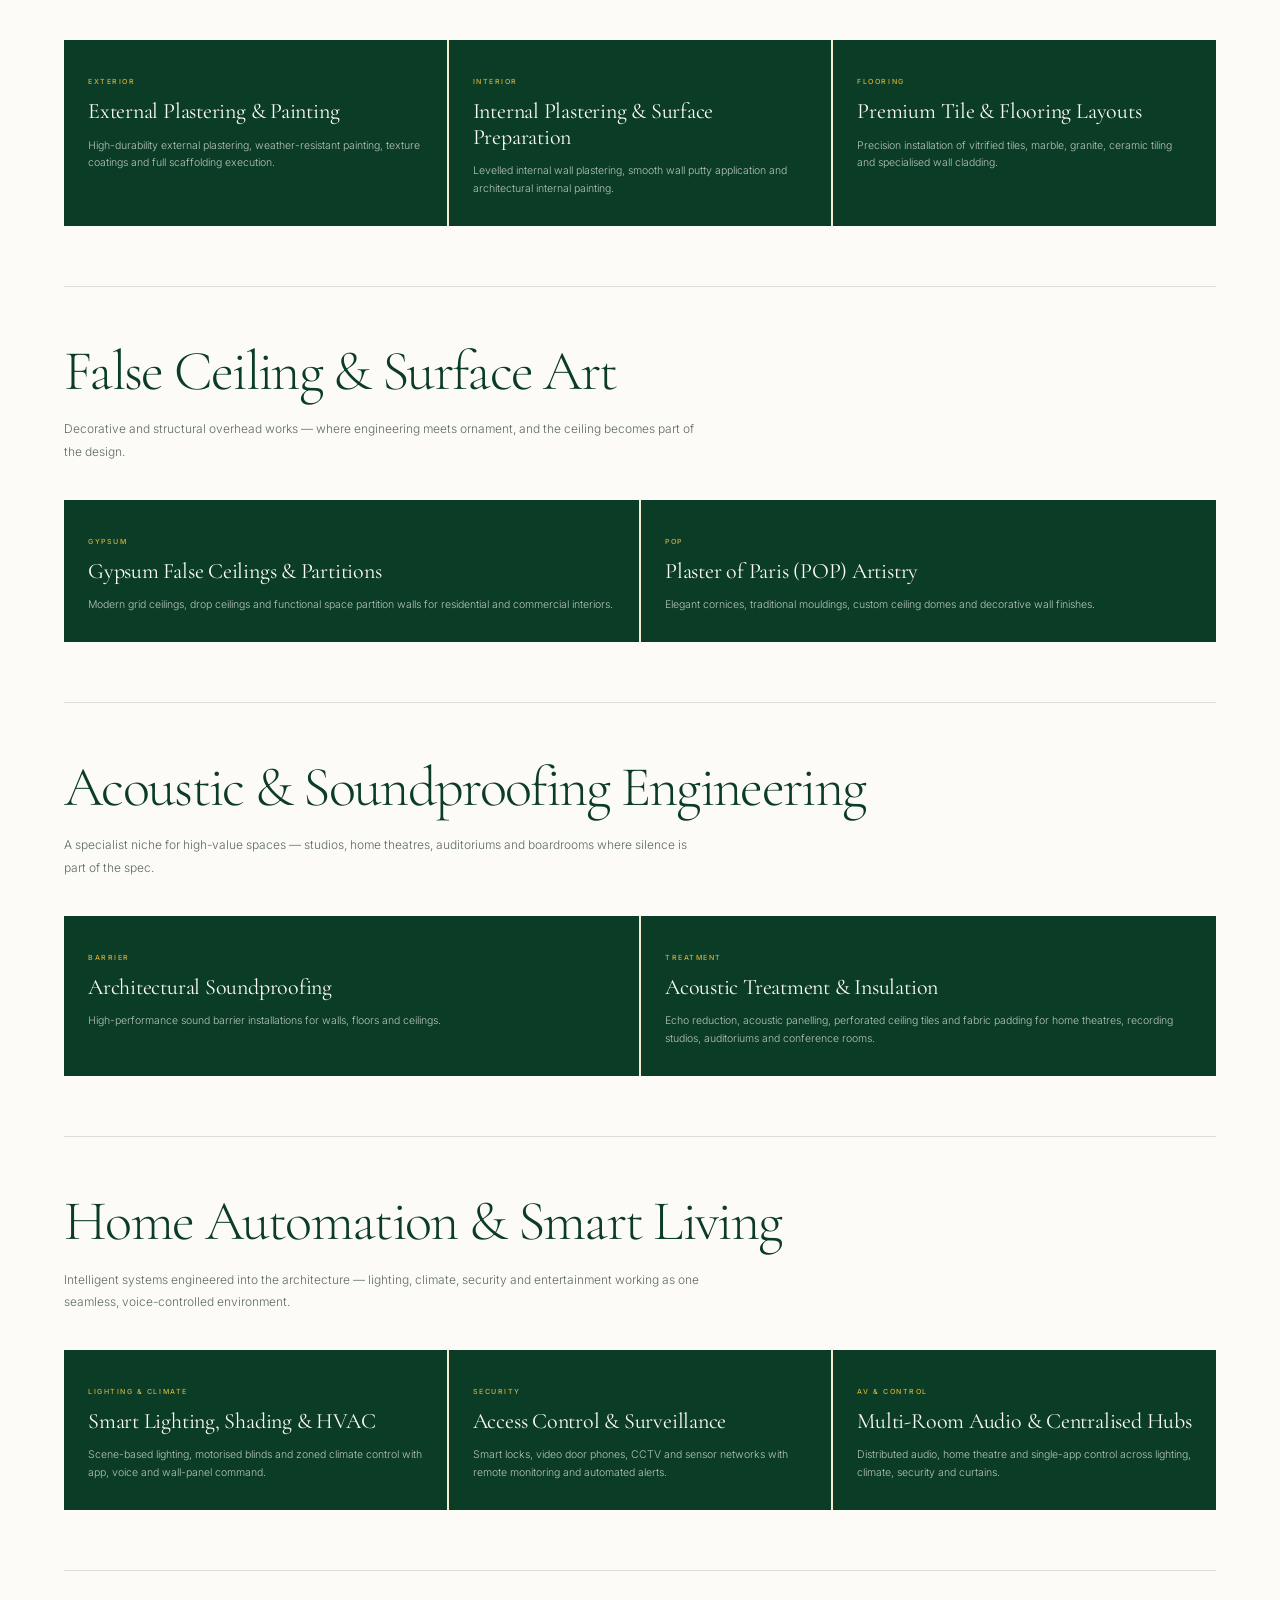
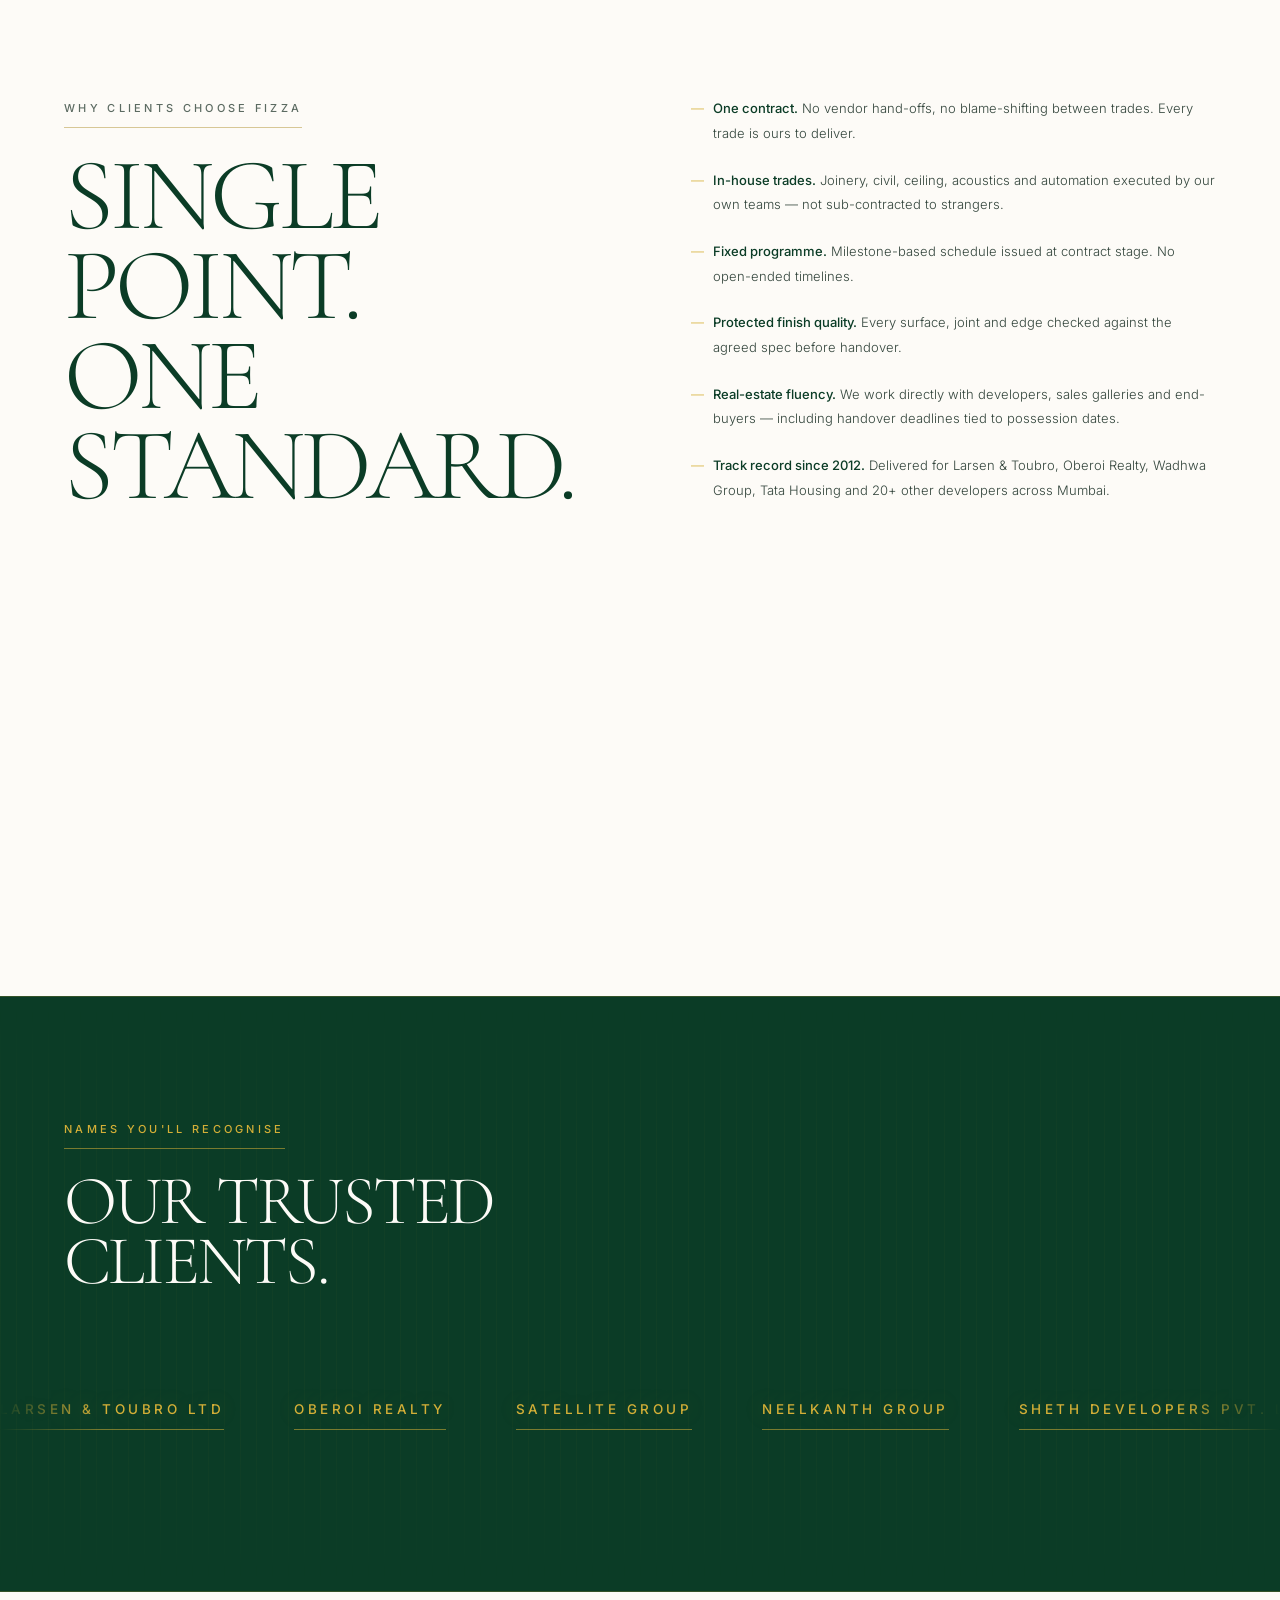
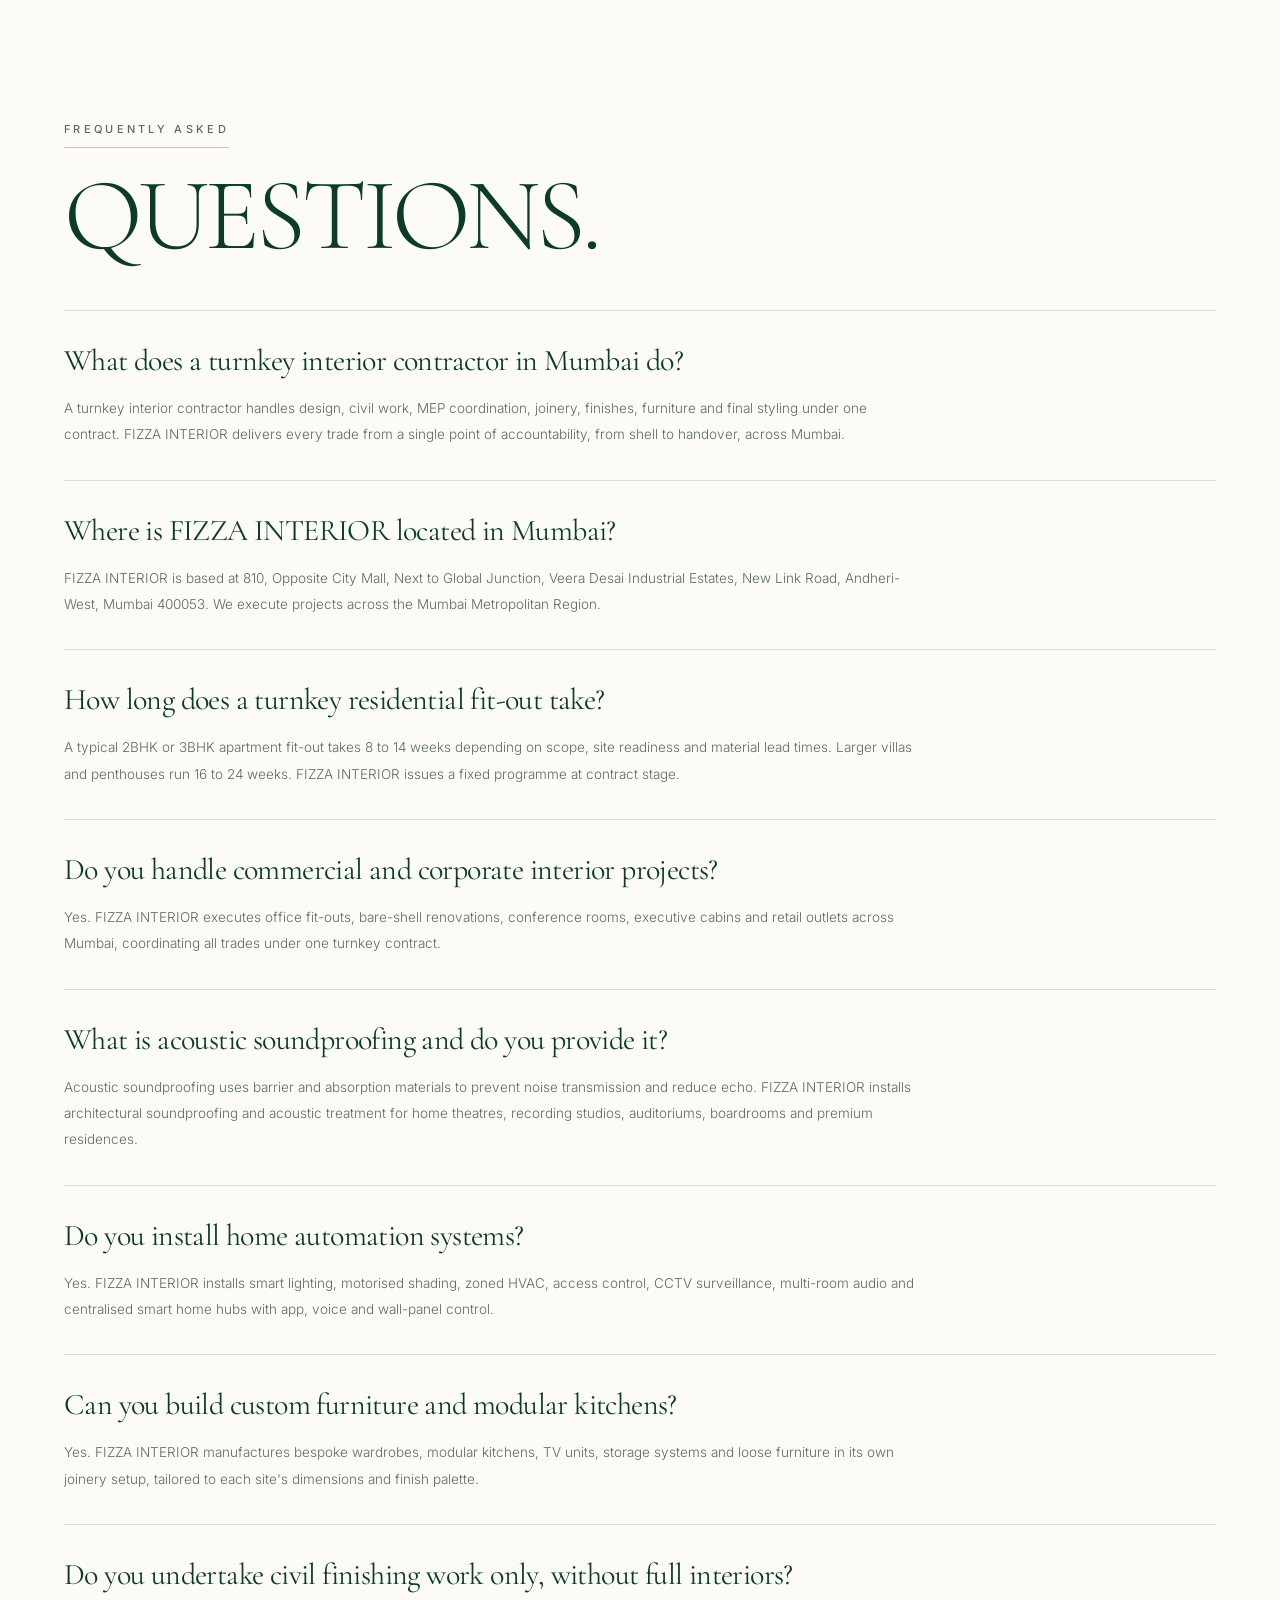
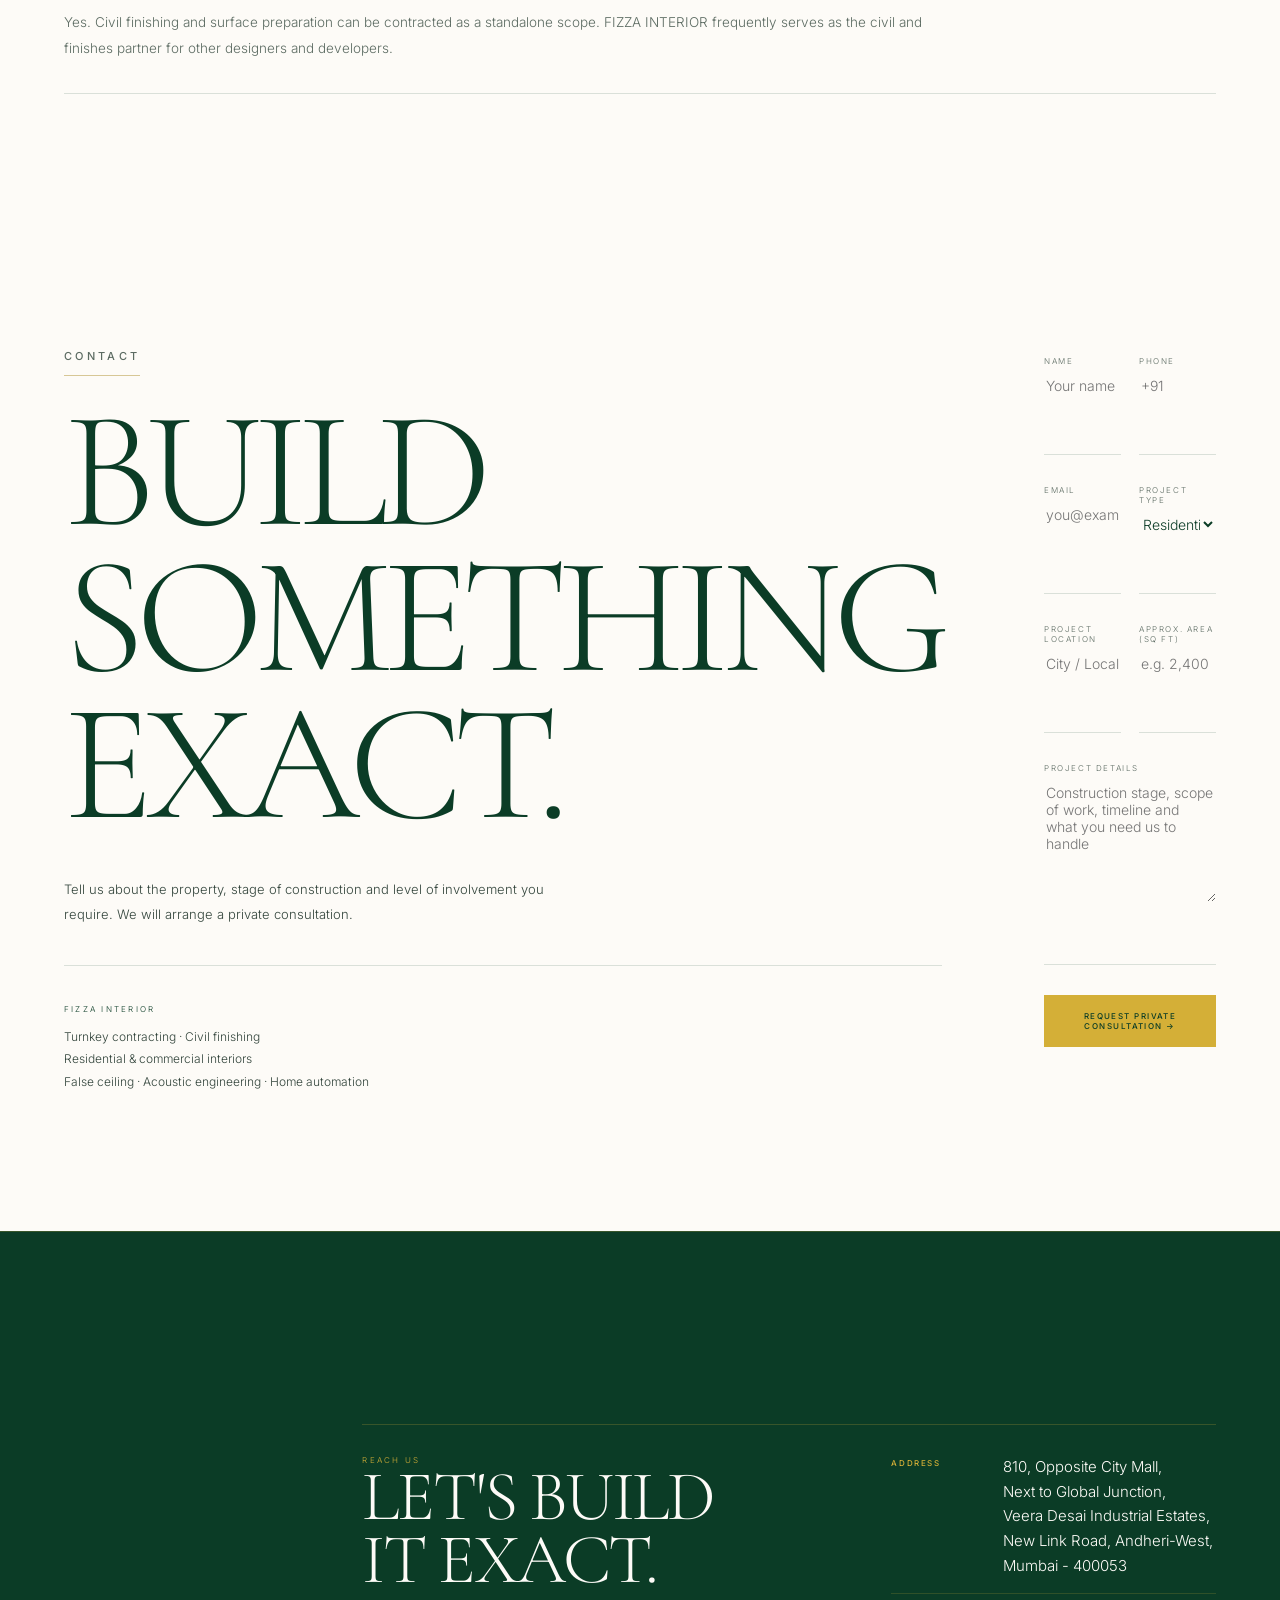
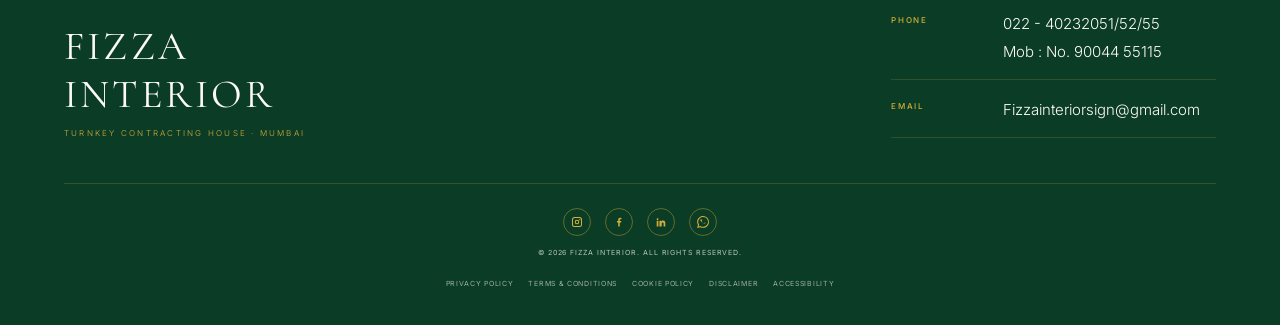
==== commit 101f5611: "Update index.html UPDATED SEO" ====
--- a/index.html
+++ b/index.html
@@ -169,10 +169,9 @@
         { "@type": "ListItem", "position": 1, "name": "Home", "item": "https://www.fizzainterior.com/" },
         { "@type": "ListItem", "position": 2, "name": "About", "item": "https://www.fizzainterior.com/#about" },
         { "@type": "ListItem", "position": 3, "name": "Services", "item": "https://www.fizzainterior.com/#services" },
-        { "@type": "ListItem", "position": 4, "name": "Process", "item": "https://www.fizzainterior.com/#process" },
-        { "@type": "ListItem", "position": 5, "name": "Clients", "item": "https://www.fizzainterior.com/#clients" },
-        { "@type": "ListItem", "position": 6, "name": "FAQ", "item": "https://www.fizzainterior.com/#faq" },
-        { "@type": "ListItem", "position": 7, "name": "Contact", "item": "https://www.fizzainterior.com/#contact" }
+        { "@type": "ListItem", "position": 4, "name": "Clients", "item": "https://www.fizzainterior.com/#clients" },
+        { "@type": "ListItem", "position": 5, "name": "FAQ", "item": "https://www.fizzainterior.com/#faq" },
+        { "@type": "ListItem", "position": 6, "name": "Contact", "item": "https://www.fizzainterior.com/#contact" }
       ]
     },
     {
@@ -804,7 +803,7 @@
 }
 
 /* =========================================================
-   WHY US  +  PROCESS  (new sections, same design language)
+   WHY US
    ========================================================= */
 
 .info-split{
@@ -843,47 +842,8 @@
     font-weight:500;
 }
 
-.process-list{
-    list-style:none;
-    margin:60px 0 0;
-    padding:0;
-    display:grid;
-    gap:0;
-    border-top:1px solid var(--line-dark);
-}
-
-.process-list li{
-    border-bottom:1px solid var(--line-dark);
-    padding:32px 0;
-    display:grid;
-    grid-template-columns:70px 1fr;
-    gap:32px;
-    align-items:start;
-}
-
-.process-list .step-num{
-    font:400 42px/1 "Cormorant Garamond",Georgia,serif;
-    color:var(--gold-deep);
-    letter-spacing:-.03em;
-}
-
-.process-list .step-body h3{
-    font:400 24px/1.2 "Cormorant Garamond",Georgia,serif;
-    color:var(--emerald);
-    margin:0 0 12px;
-    letter-spacing:-.02em;
-}
-
-.process-list .step-body p{
-    font-size:12.5px;
-    line-height:1.9;
-    color:var(--body-muted);
-    margin:0;
-    max-width:760px;
-}
-
 /* =========================================================
-   FAQ  (new section, matches existing typography)
+   FAQ
    ========================================================= */
 
 .faq-list{
@@ -1288,9 +1248,6 @@
     .footer-contact-item a{ font-size:13px; overflow-wrap:anywhere; word-break:break-word; }
 
     .footer-brand{ margin-bottom:25px; }
-
-    .process-list li{ grid-template-columns:52px 1fr; gap:22px; }
-    .process-list .step-num{ font-size:34px; }
 }
 
 /* =========================================================
@@ -1371,8 +1328,6 @@
     .footer-legal a{ font-size:6px; letter-spacing:.08em; }
 
     .toast{ left:16px; right:16px; bottom:16px; text-align:center; }
-
-    .process-list li{ padding:26px 0; }
 }
 
 /* =========================================================
@@ -1542,19 +1497,7 @@
 
 <div class="index-item">
     <div class="index-row">
-        <a href="#process" class="index-link" onclick="indexNav(event, this)">Process</a>
-    </div>
-</div>
-
-<div class="index-item">
-    <div class="index-row">
         <a href="#clients" class="index-link" onclick="indexNav(event, this)">Clients</a>
-    </div>
-</div>
-
-<div class="index-item">
-    <div class="index-row">
-        <a href="#faq" class="index-link" onclick="indexNav(event, this)">FAQ</a>
     </div>
 </div>
 
@@ -1709,21 +1652,6 @@
 <li><strong>Track record since 2012.</strong> Delivered for Larsen &amp; Toubro, Oberoi Realty, Wadhwa Group, Tata Housing and 20+ other developers across Mumbai.</li>
 </ul>
 </div>
-</div>
-</section>
-
-
-<section id="process" class="section page paper" style="padding-top:0">
-<div class="container">
-<div class="eyebrow section-script-heading">How We Work</div>
-<h2>FIVE STEPS.<br>ZERO GAPS.</h2>
-<ol class="process-list">
-<li><span class="step-num">01</span><div class="step-body"><h3>Brief &amp; Site Survey</h3><p>We walk the site, capture measurements, assess the current stage of construction and take the client's design intent in writing. No assumptions, no ambiguity.</p></div></li>
-<li><span class="step-num">02</span><div class="step-body"><h3>Design Development &amp; BOQ</h3><p>Drawings, 3D views, material specifications, and a locked bill of quantities with line-item pricing. No hidden cost, no surprise variations.</p></div></li>
-<li><span class="step-num">03</span><div class="step-body"><h3>Contract &amp; Programme</h3><p>Signed scope, milestone schedule, payment stages and site mobilisation plan. The client receives a written programme before work starts.</p></div></li>
-<li><span class="step-num">04</span><div class="step-body"><h3>Execution</h3><p>Single site team, single point of contact, weekly progress reports. Every trade sequenced. Every finish checked against spec.</p></div></li>
-<li><span class="step-num">05</span><div class="step-body"><h3>Snagging &amp; Handover</h3><p>Punch list, joint inspection, rectification, styling, and formal handover with a warranty pack.</p></div></li>
-</ol>
 </div>
 </section>
 
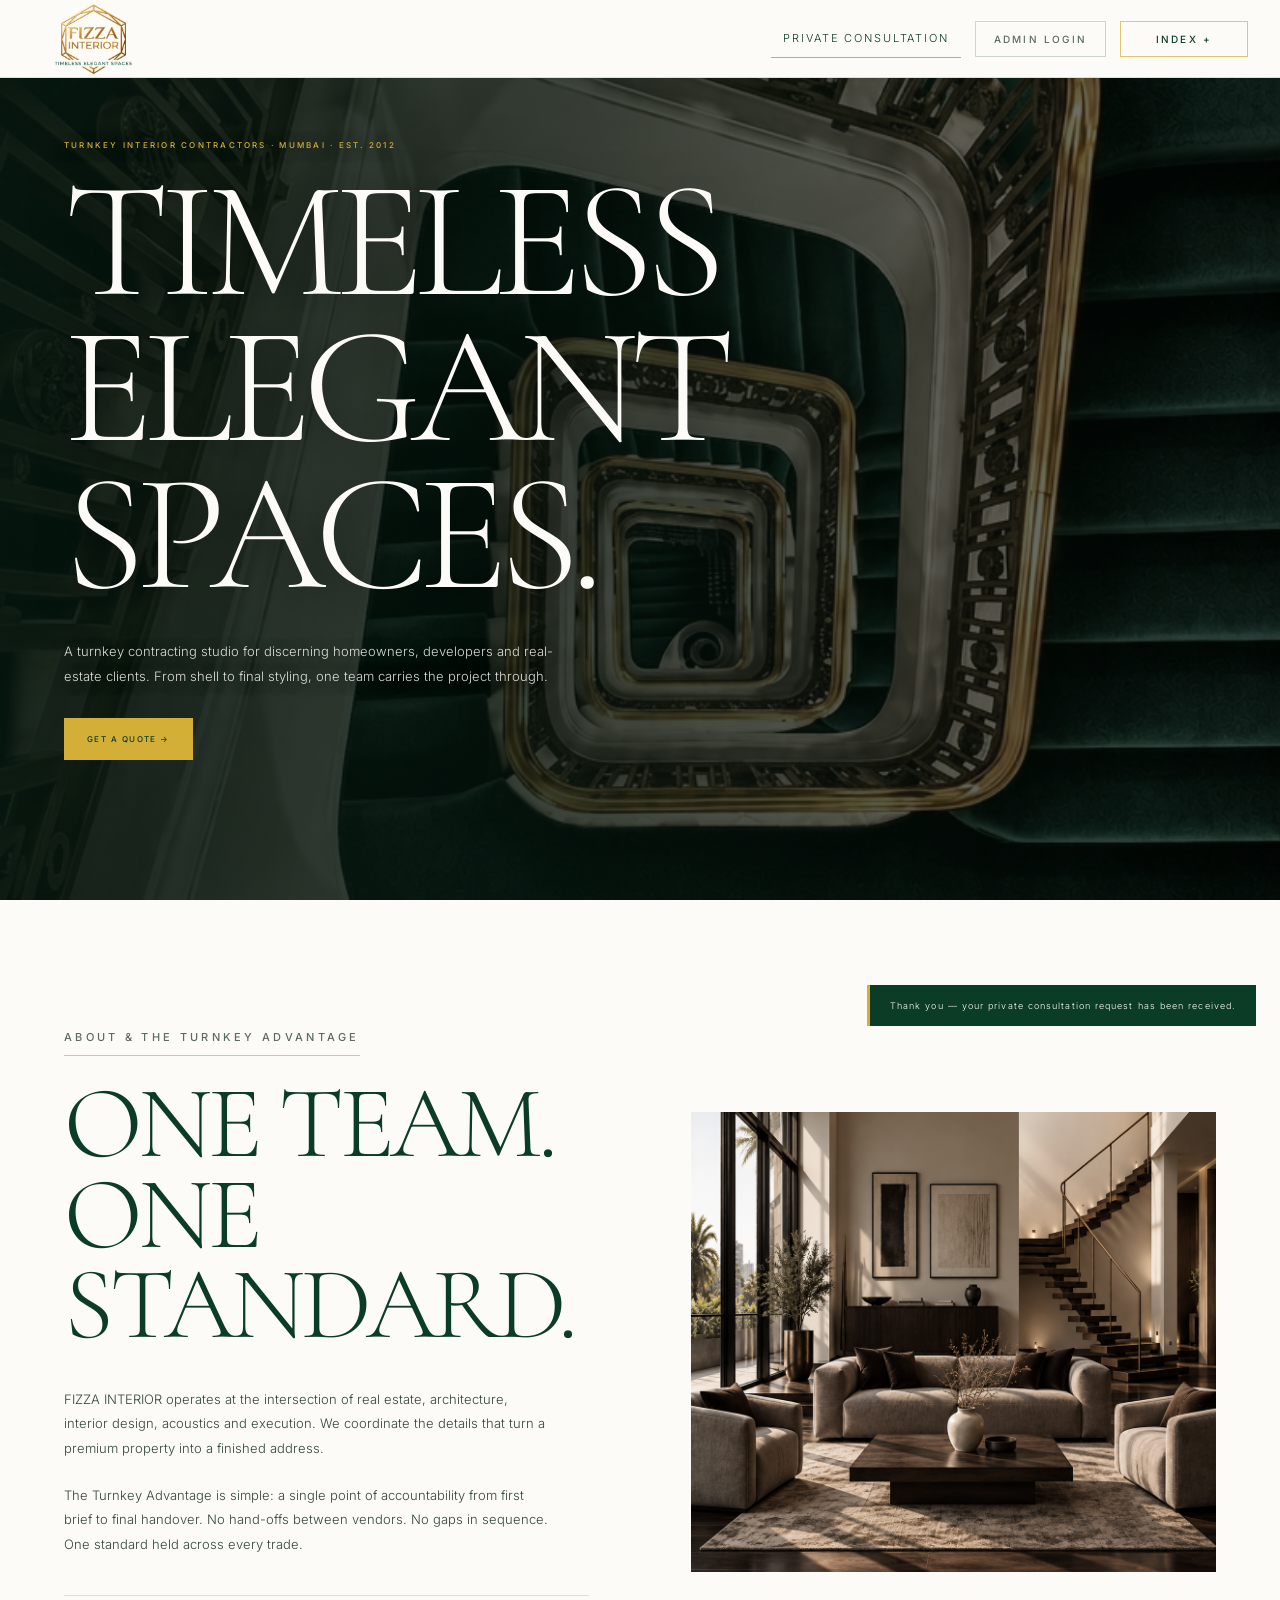
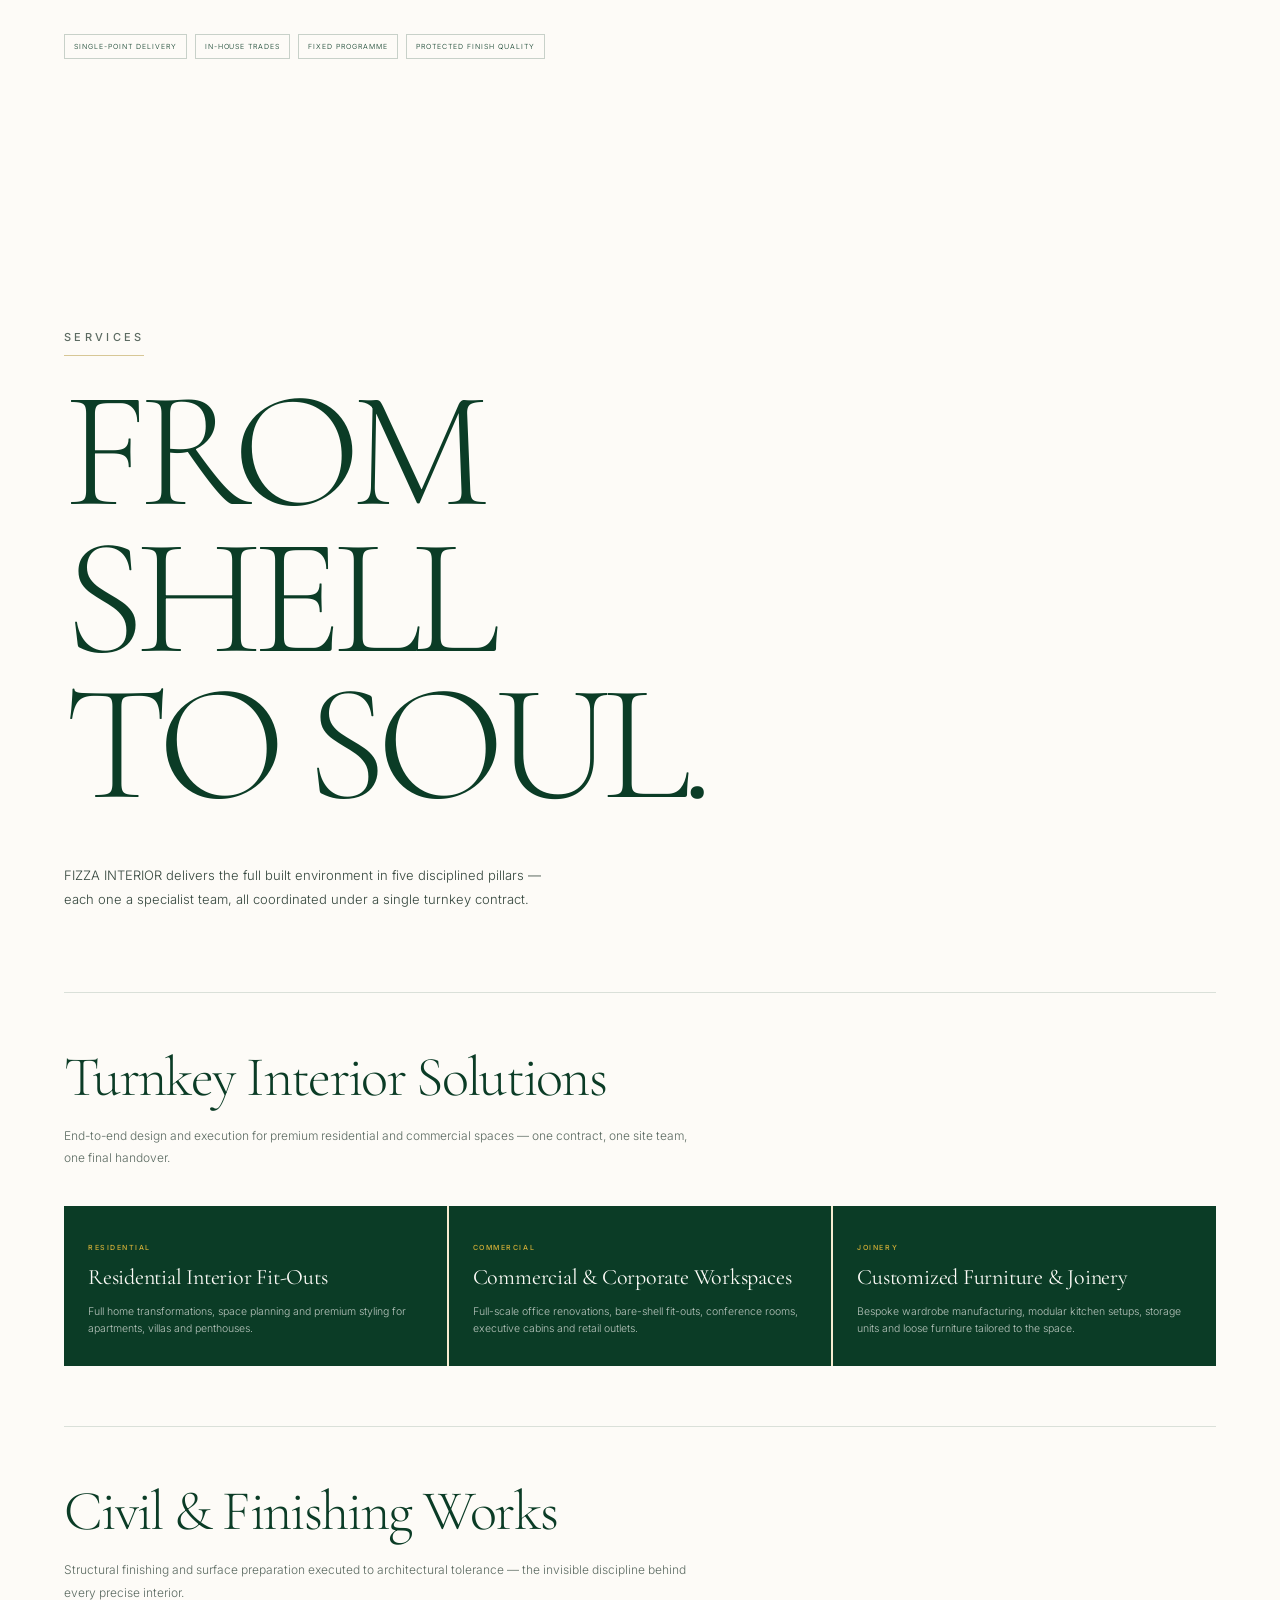
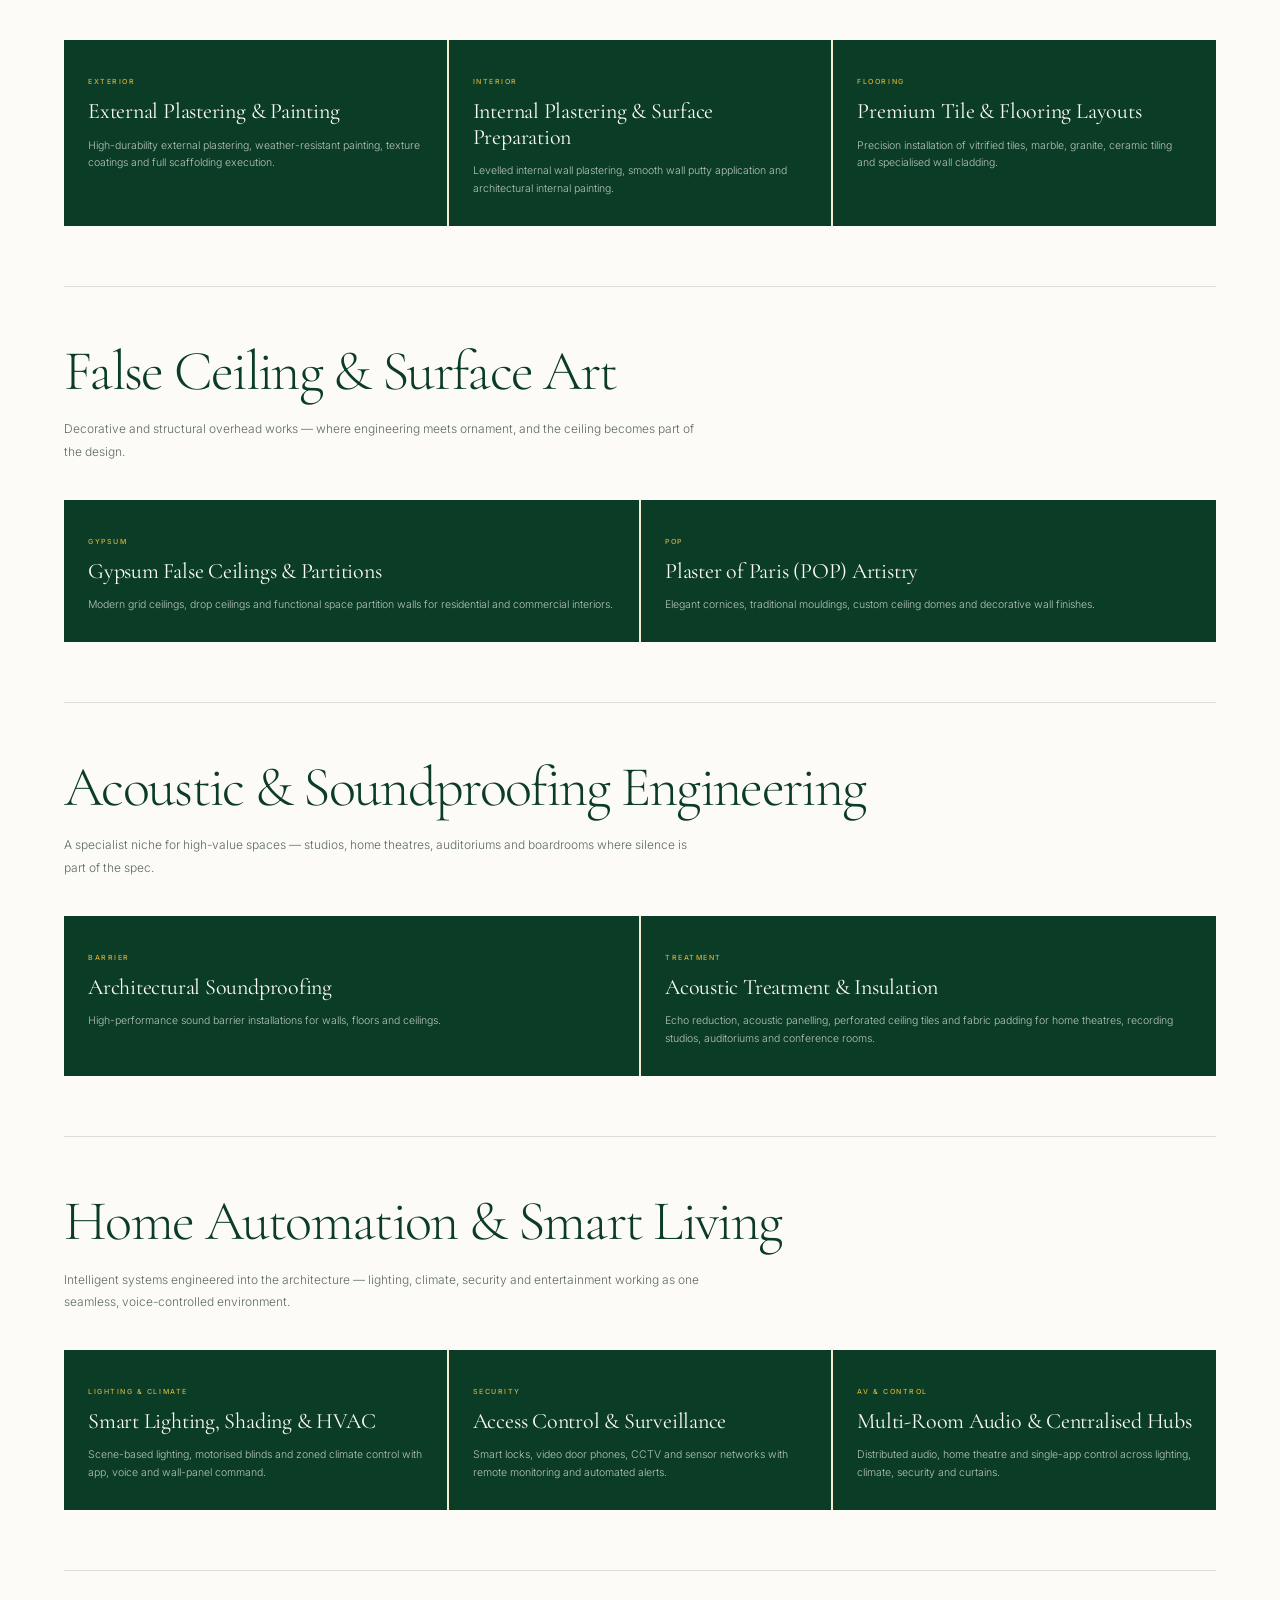
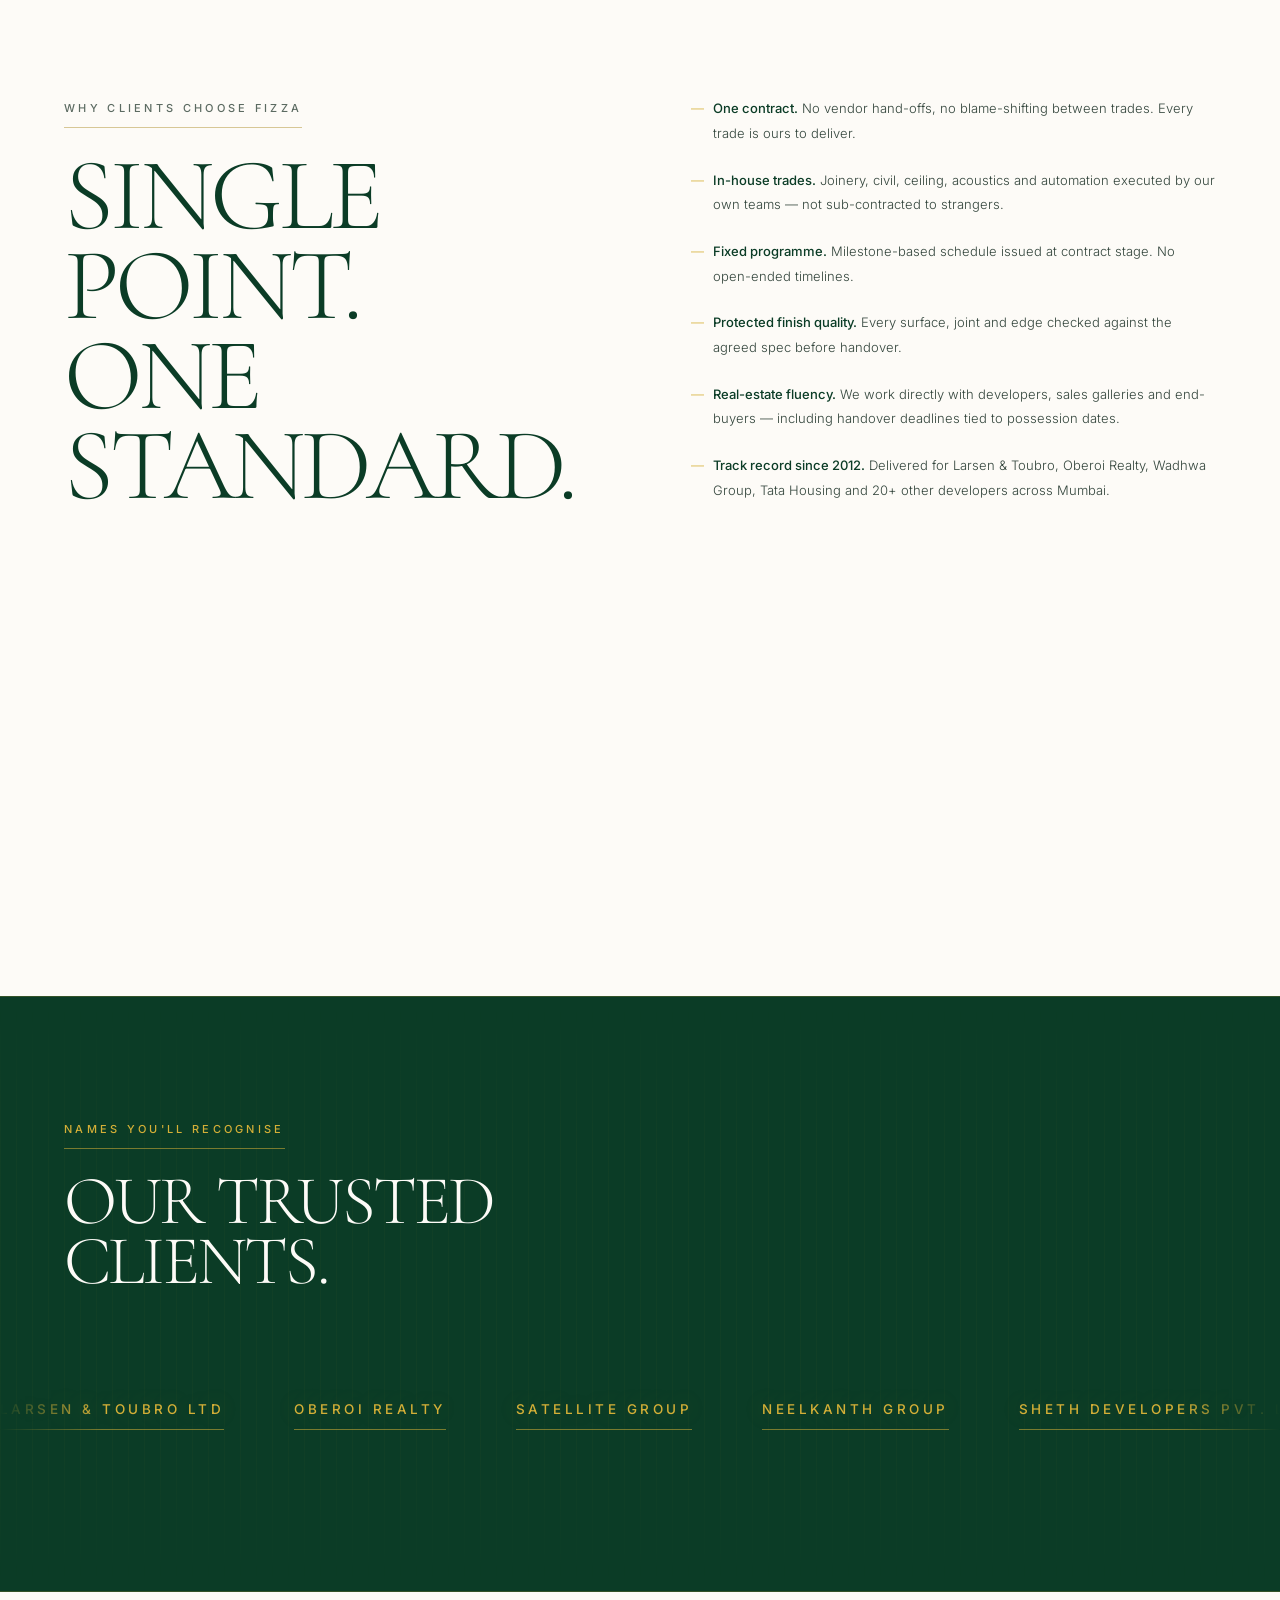
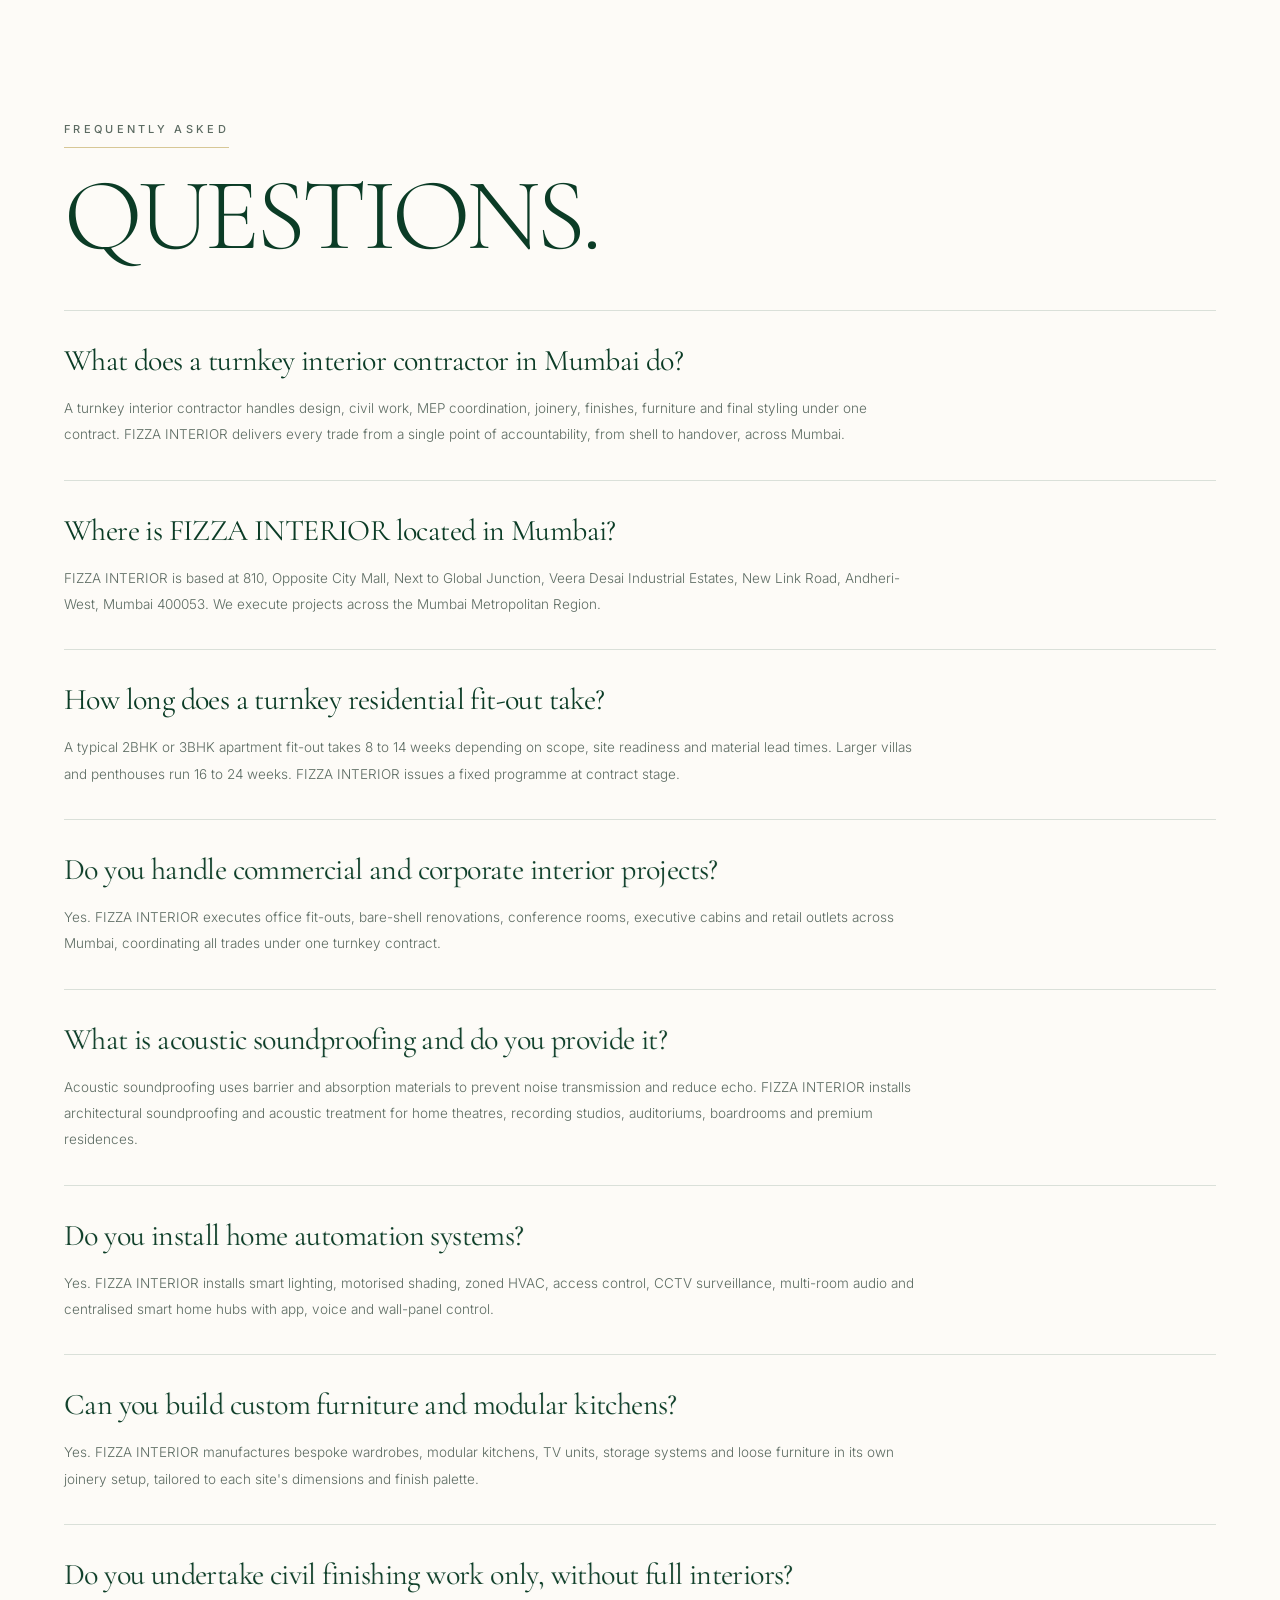
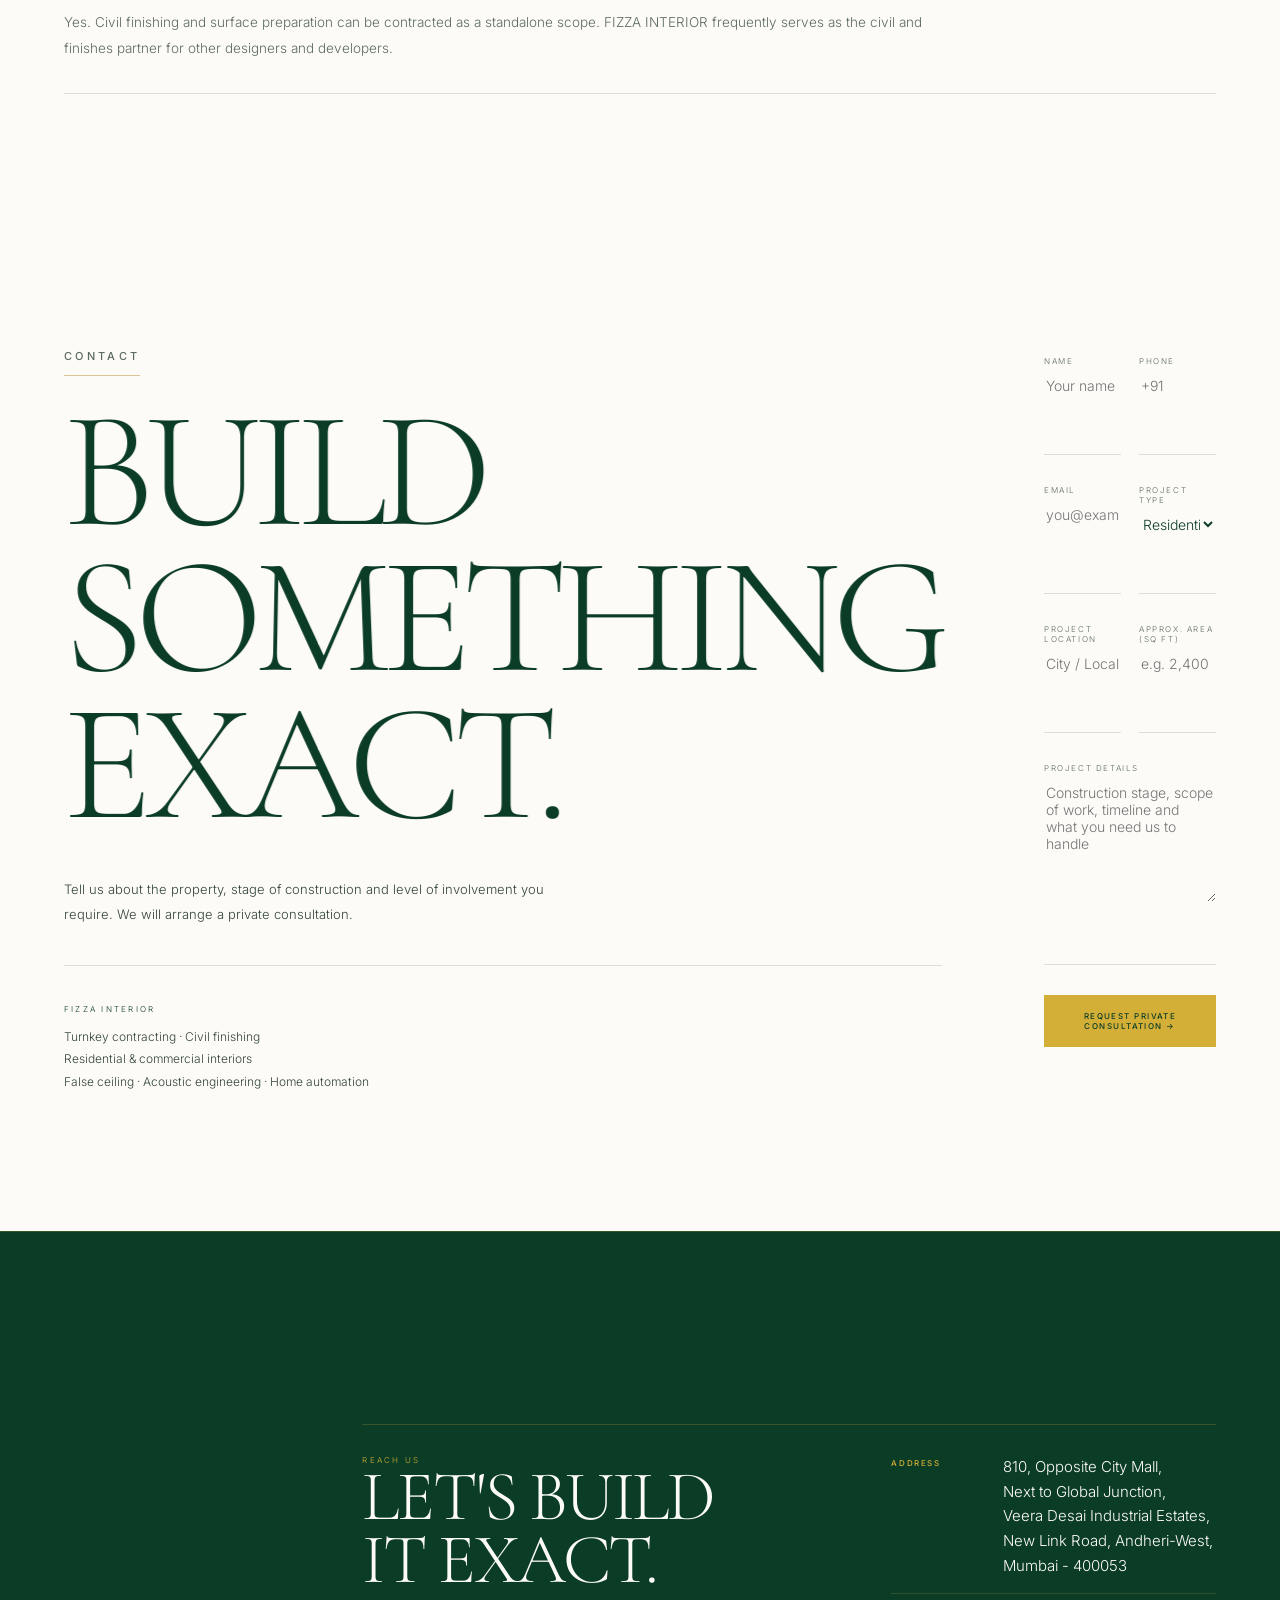
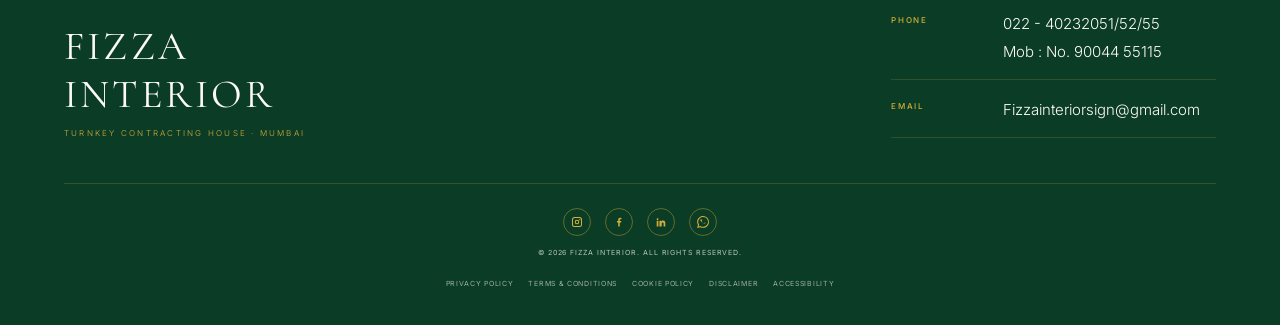
==== commit 0370fd4b: "Update index.html console added" ====
--- a/index.html
+++ b/index.html
@@ -14,7 +14,7 @@
 <meta name="theme-color" content="#FDFBF7">
 <meta name="format-detection" content="telephone=yes">
 <link rel="canonical" href="https://www.fizzainterior.com/">
-<meta name="google-site-verification" content="GSC_VERIFICATION_CODE_HERE">
+<meta name="google-site-verification" content="YOYU5rZQLbWYMmyYZ9KeQk6WPMgGBNbUK_ZfjQpXXMI" />
 
 <meta name="geo.region" content="IN-MH">
 <meta name="geo.placename" content="Andheri West, Mumbai">
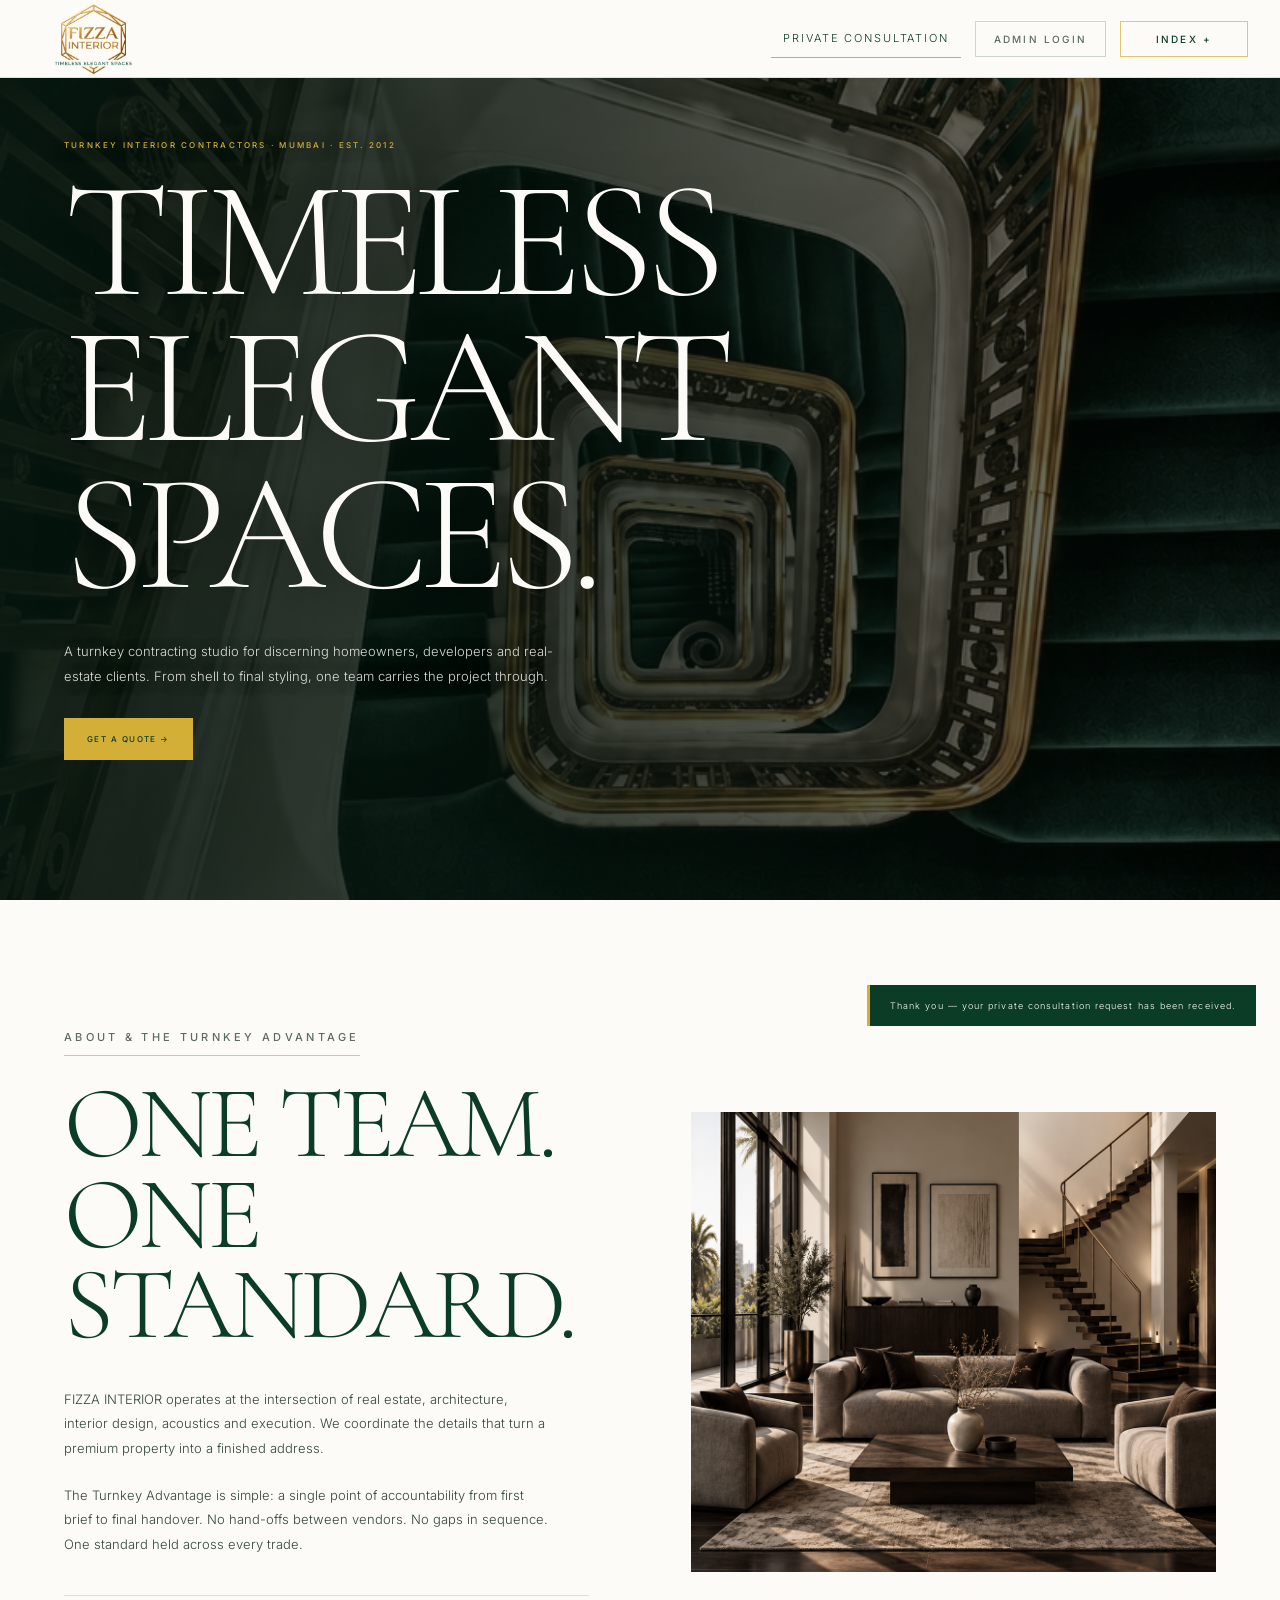
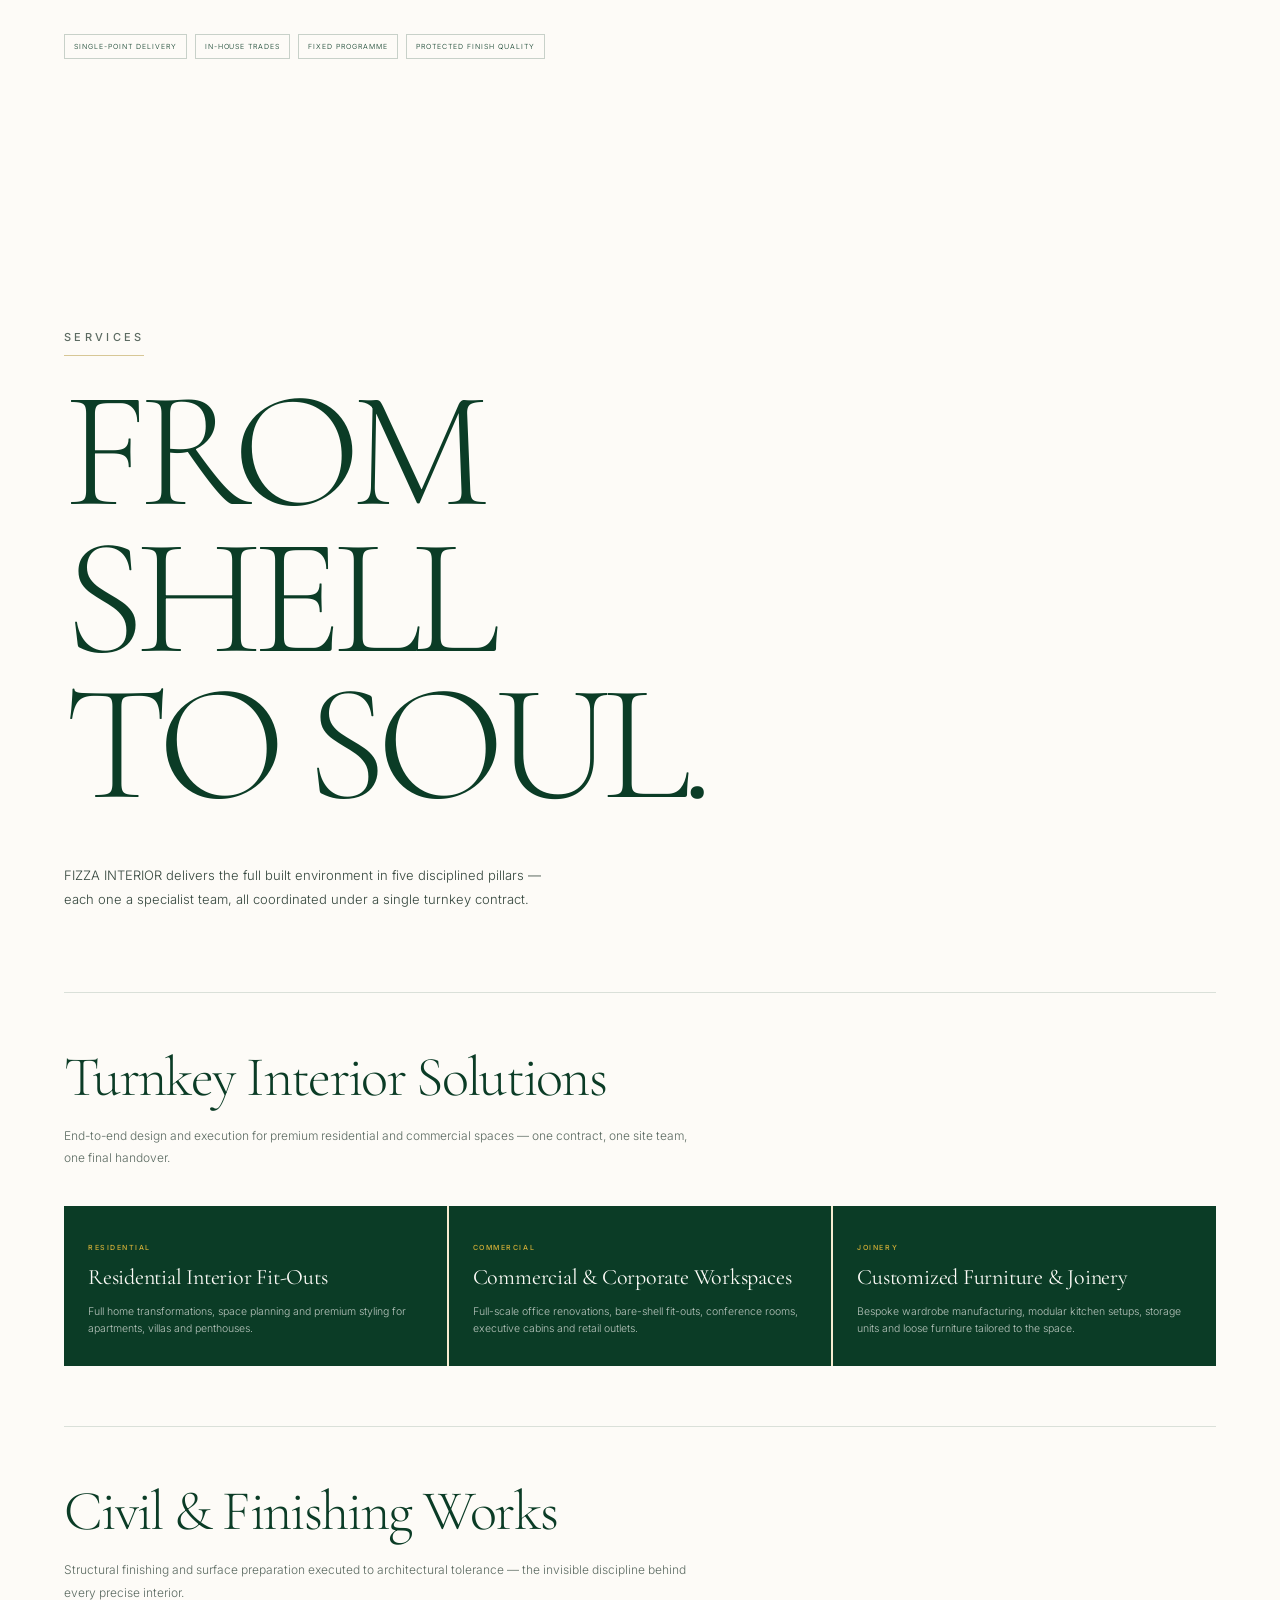
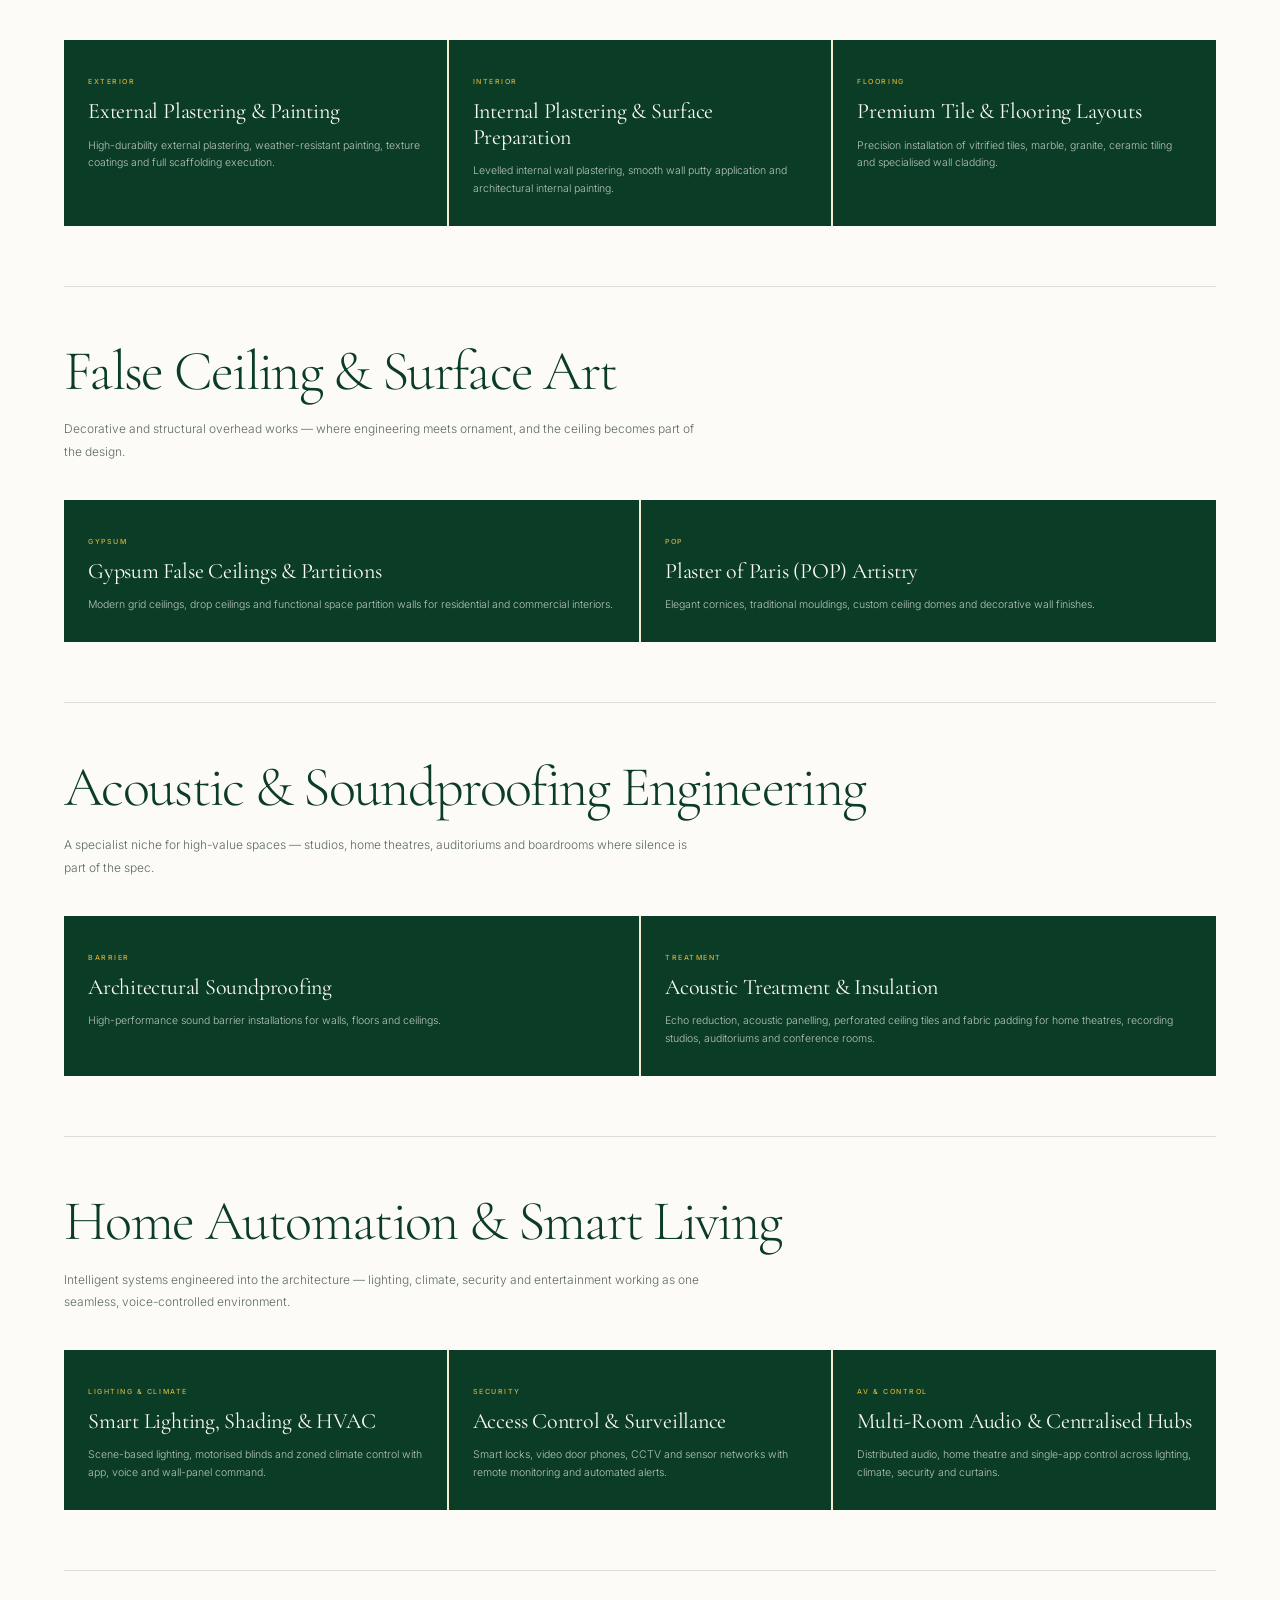
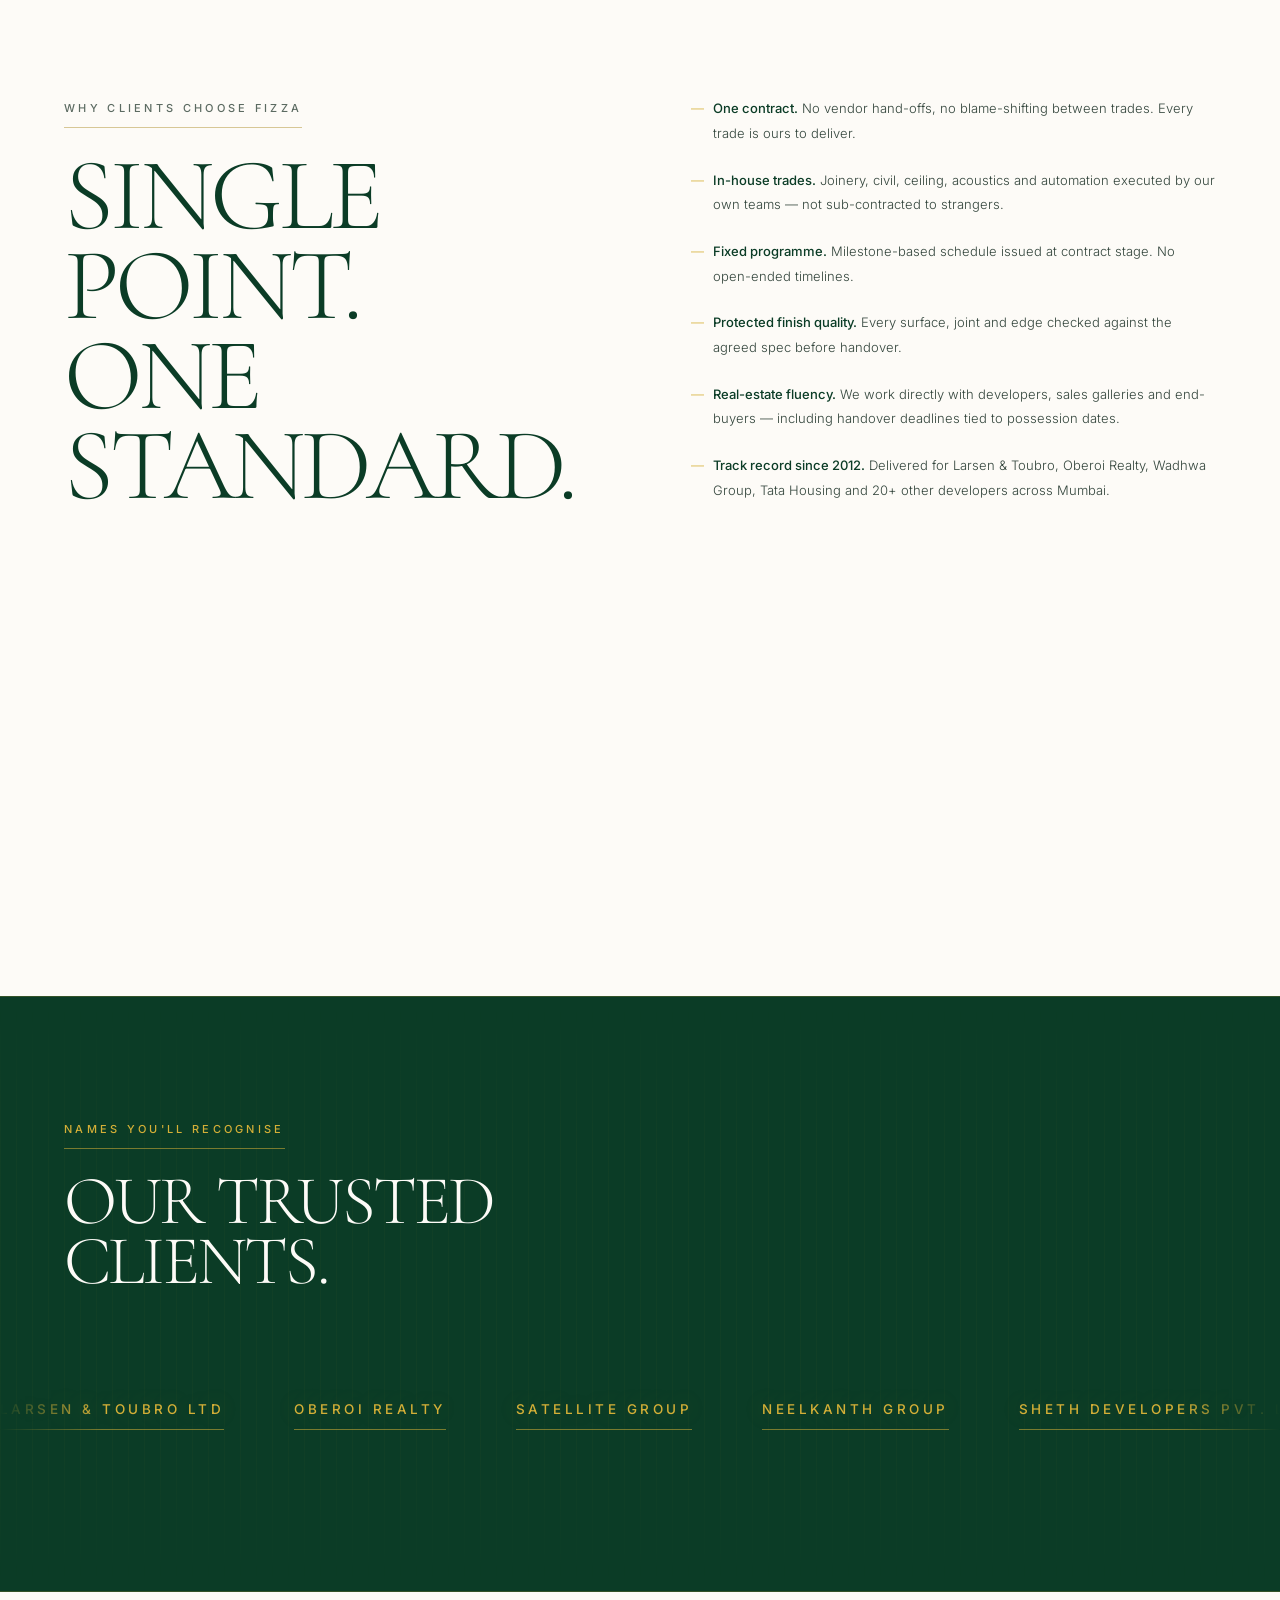
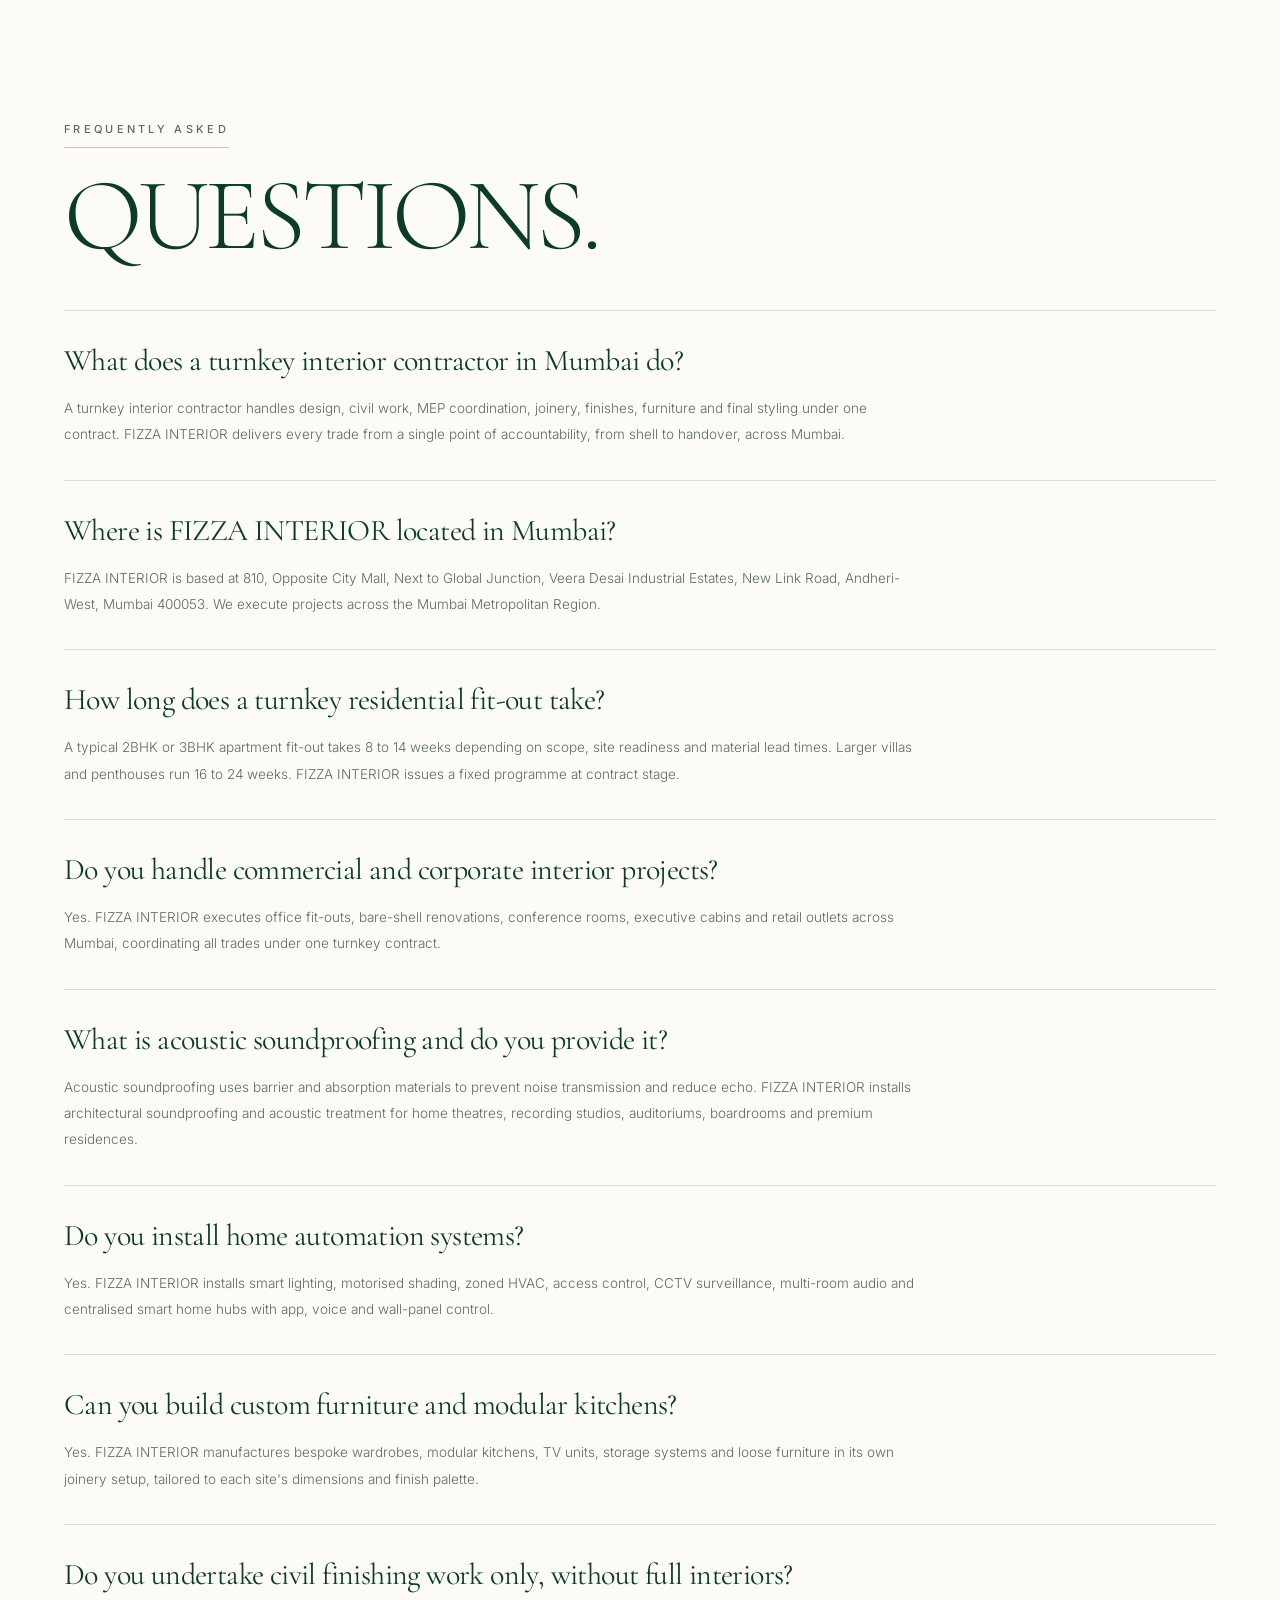
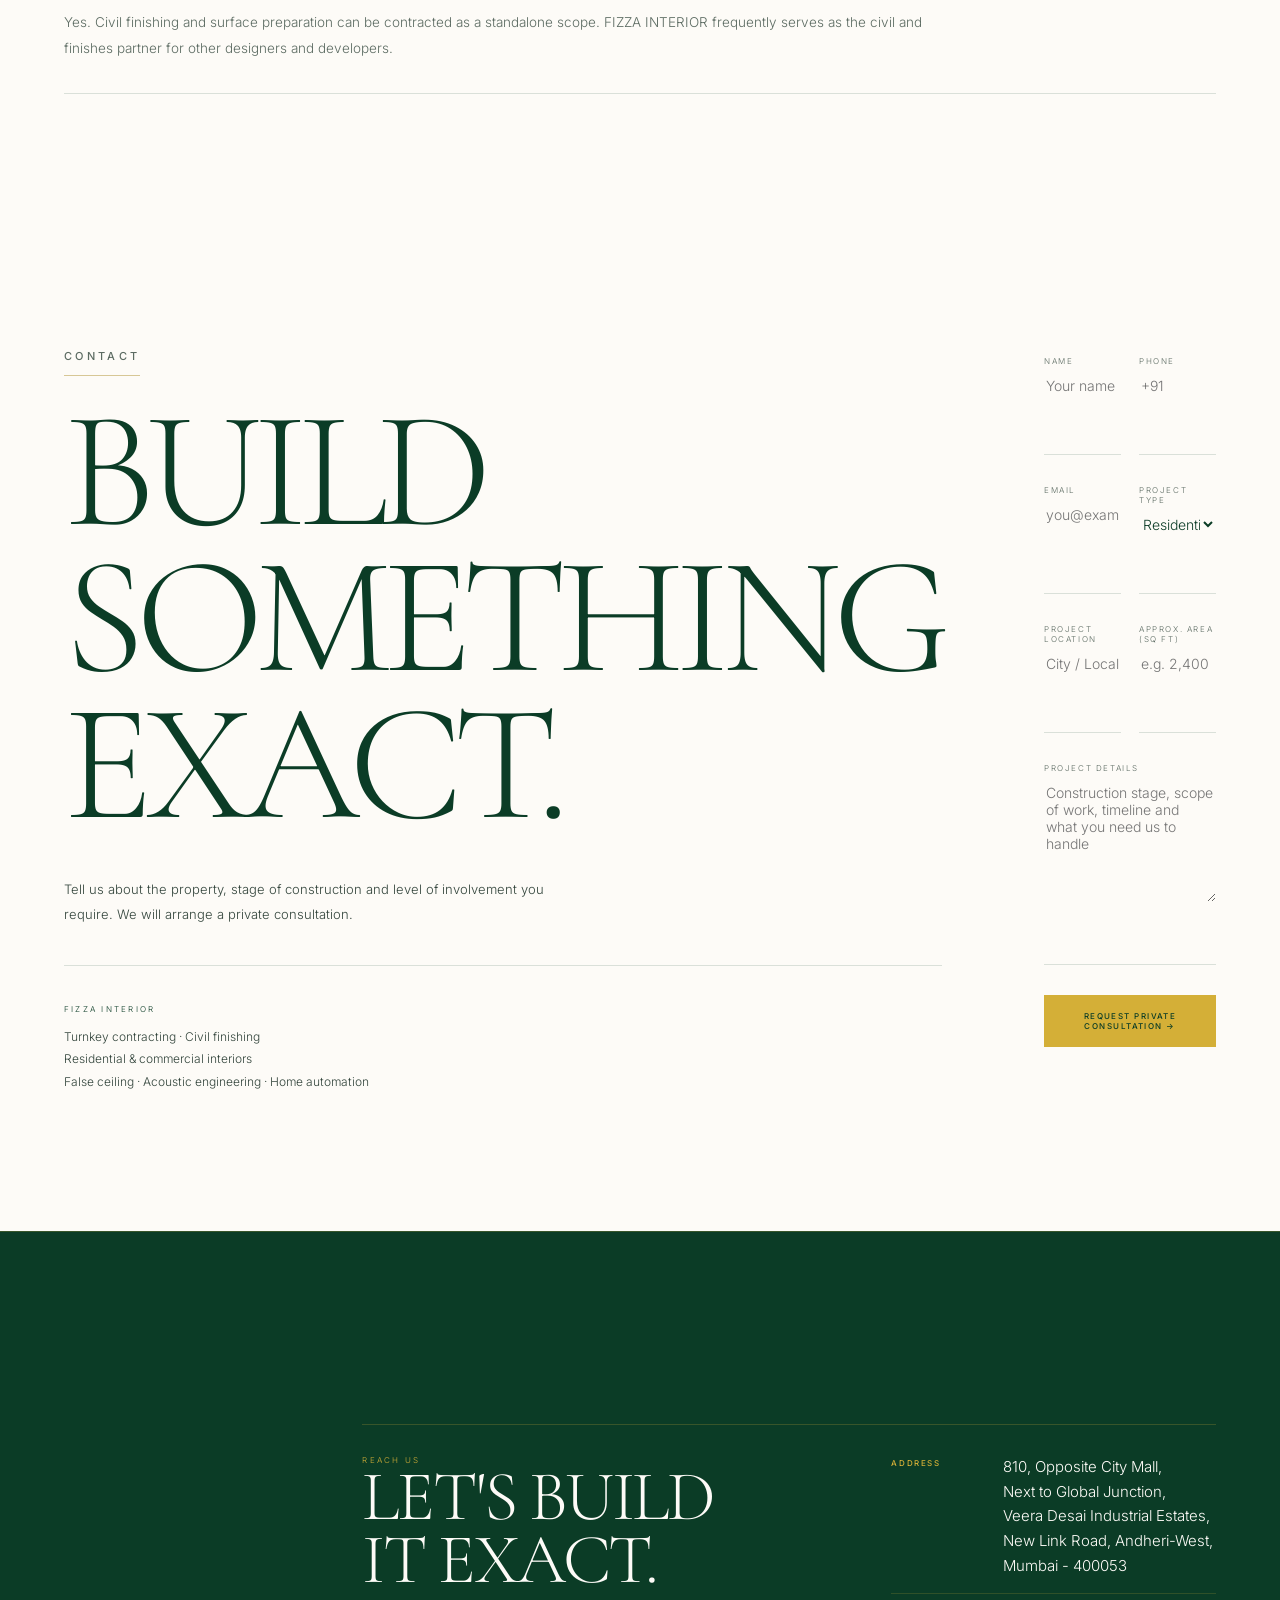
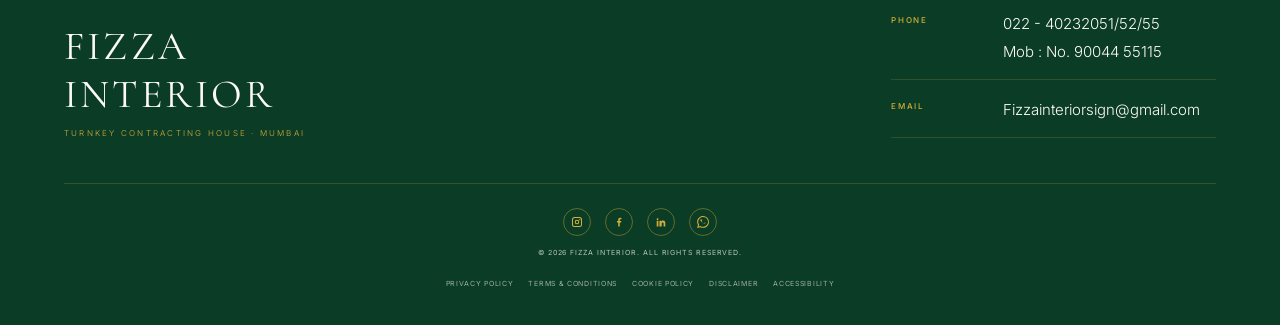
==== commit 975ecc19: "Update index.html ." ====
--- a/index.html
+++ b/index.html
@@ -1165,6 +1165,13 @@
 
 .footer-legal a:hover{ opacity:.95; }
 
+.footer-powered{
+    margin:12px 0 0;
+    font:400 7px/1.5 Inter,sans-serif;
+    letter-spacing:.13em;
+    text-transform:uppercase;
+    color:rgba(212,175,55,.72);
+}
 /* =========================================================
    TOAST
    ========================================================= */
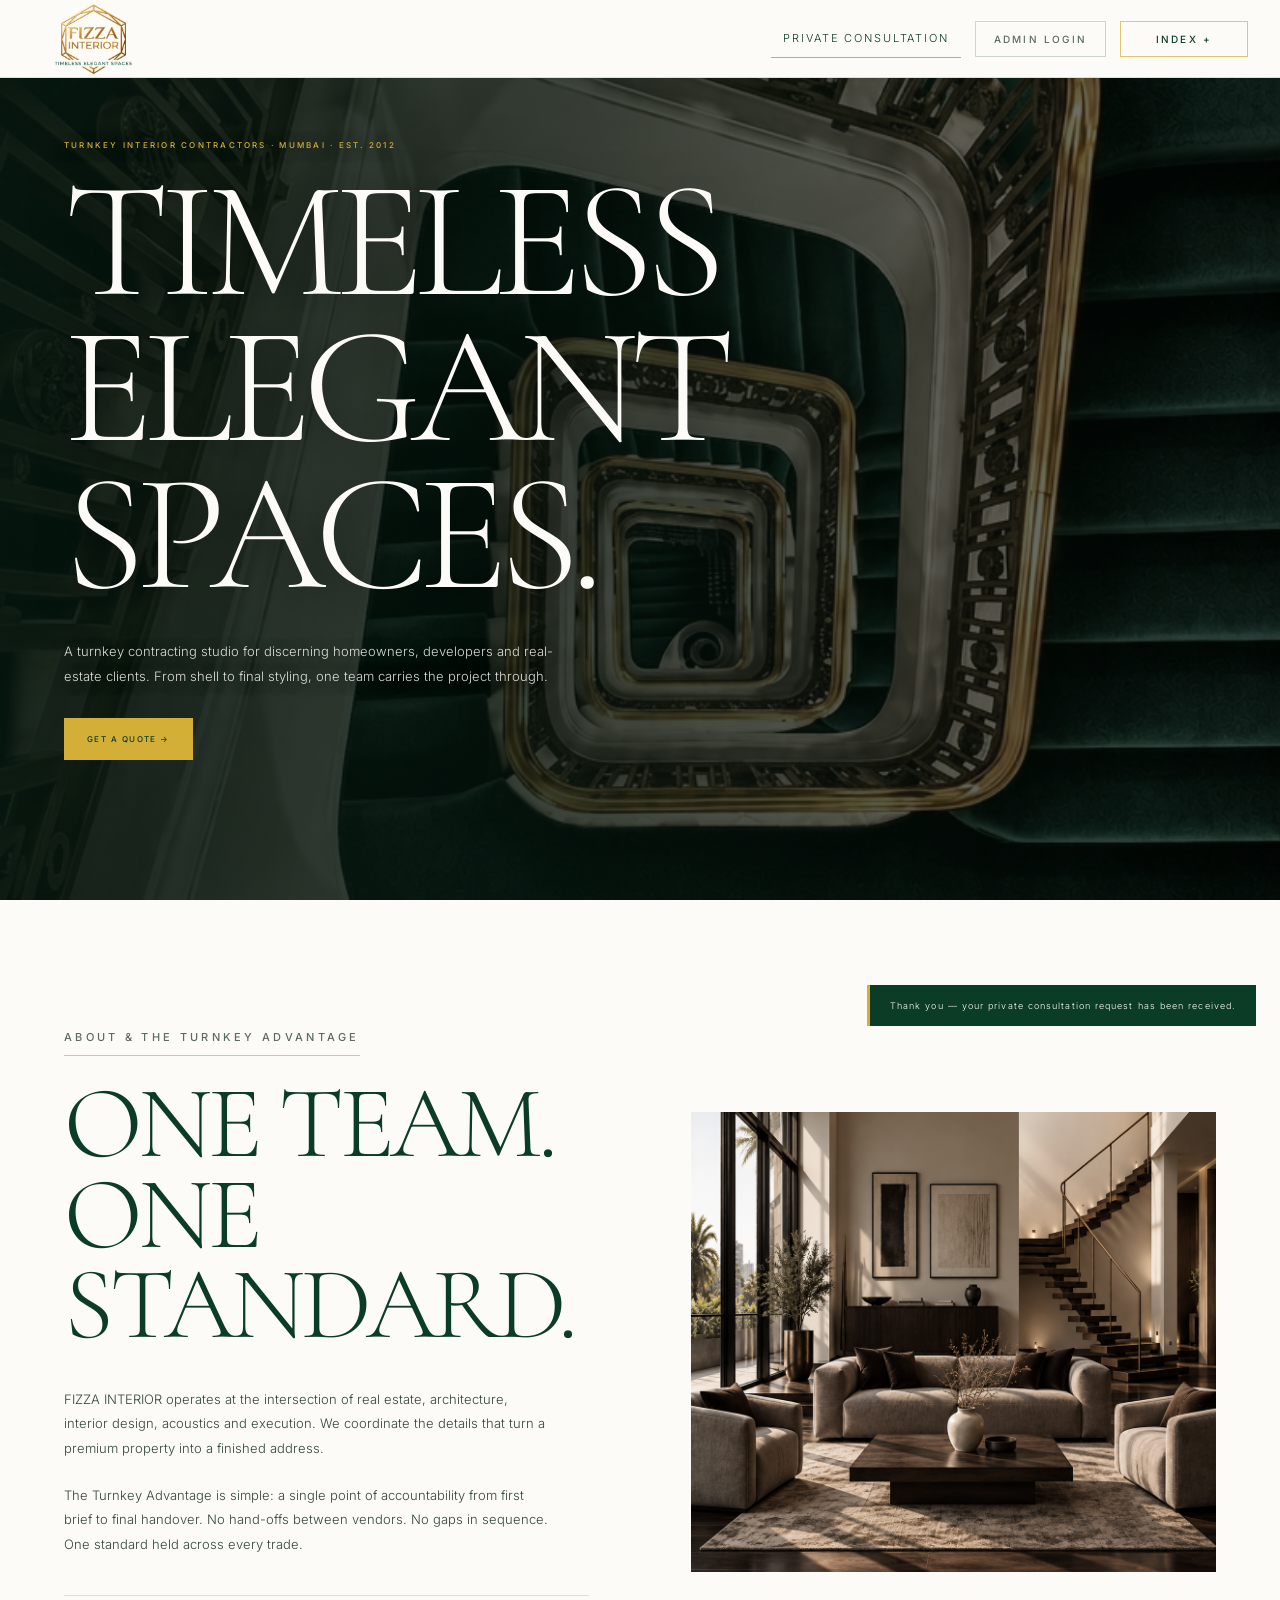
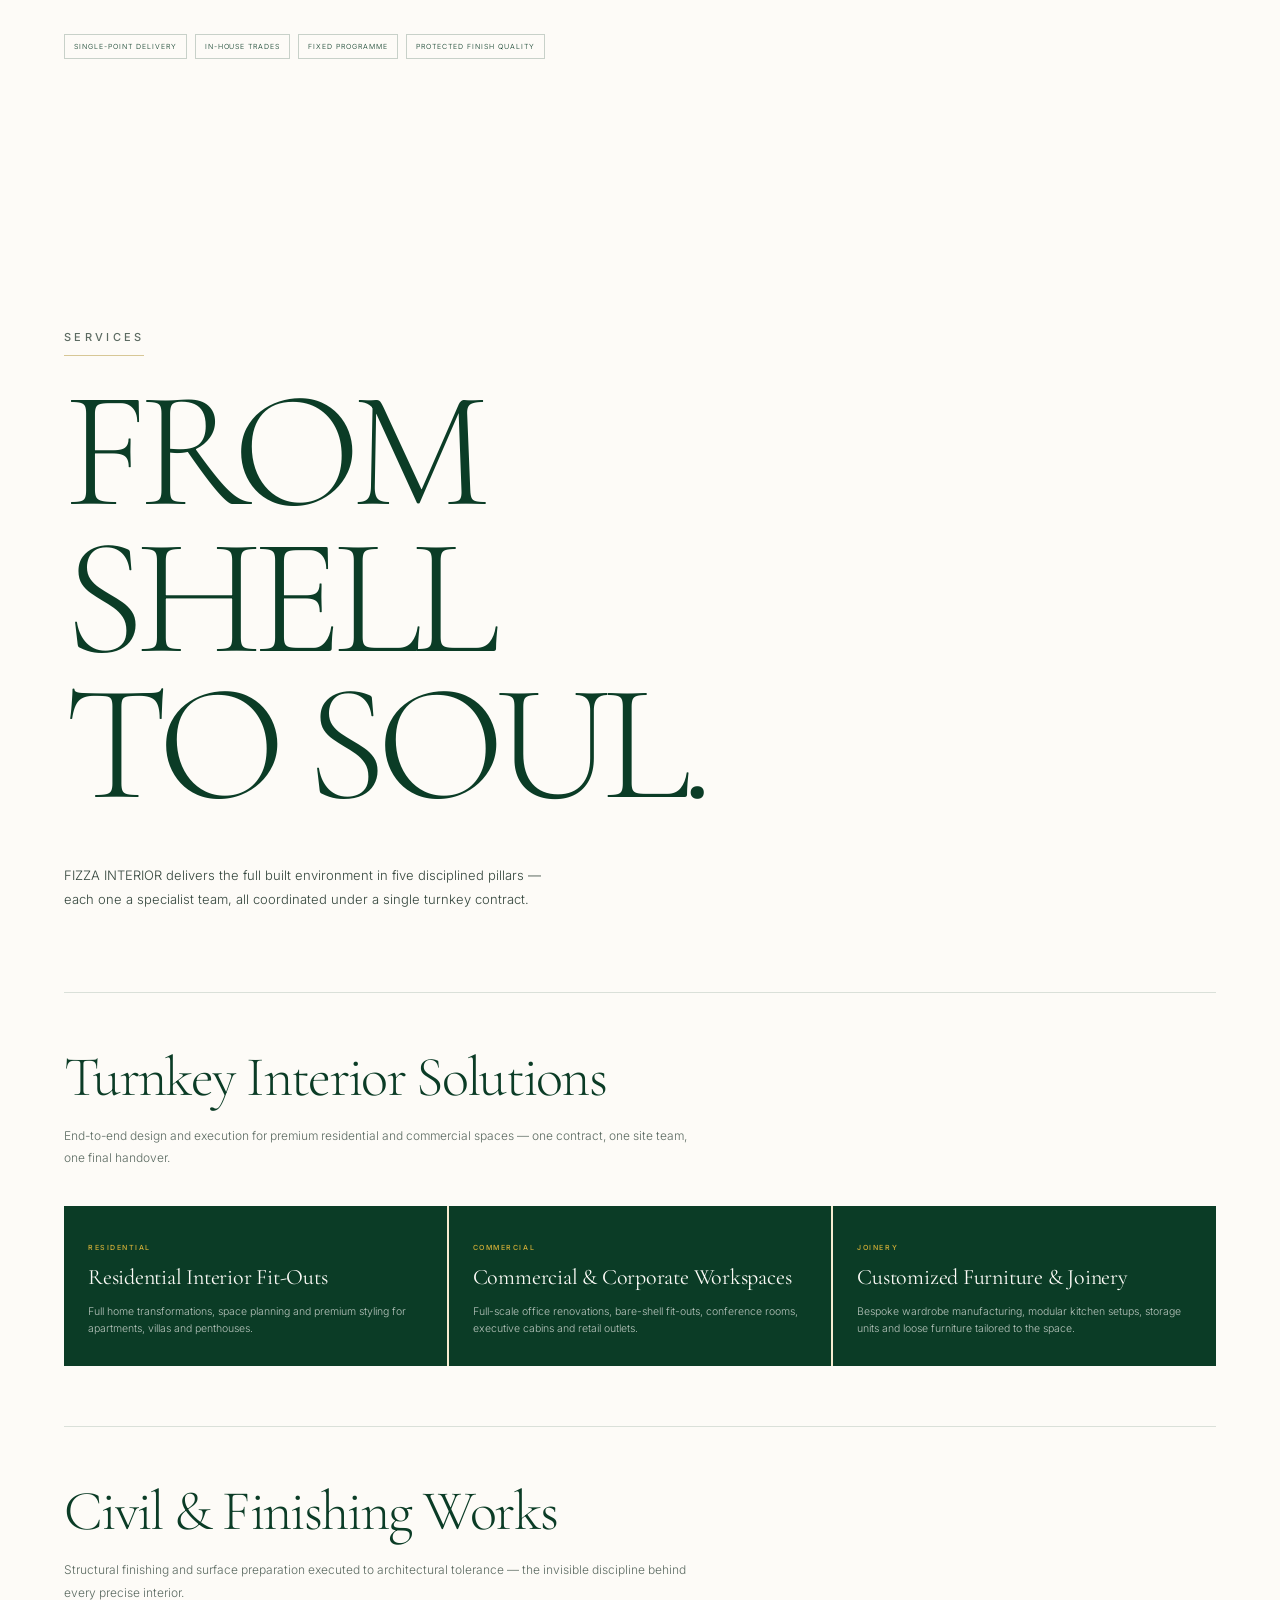
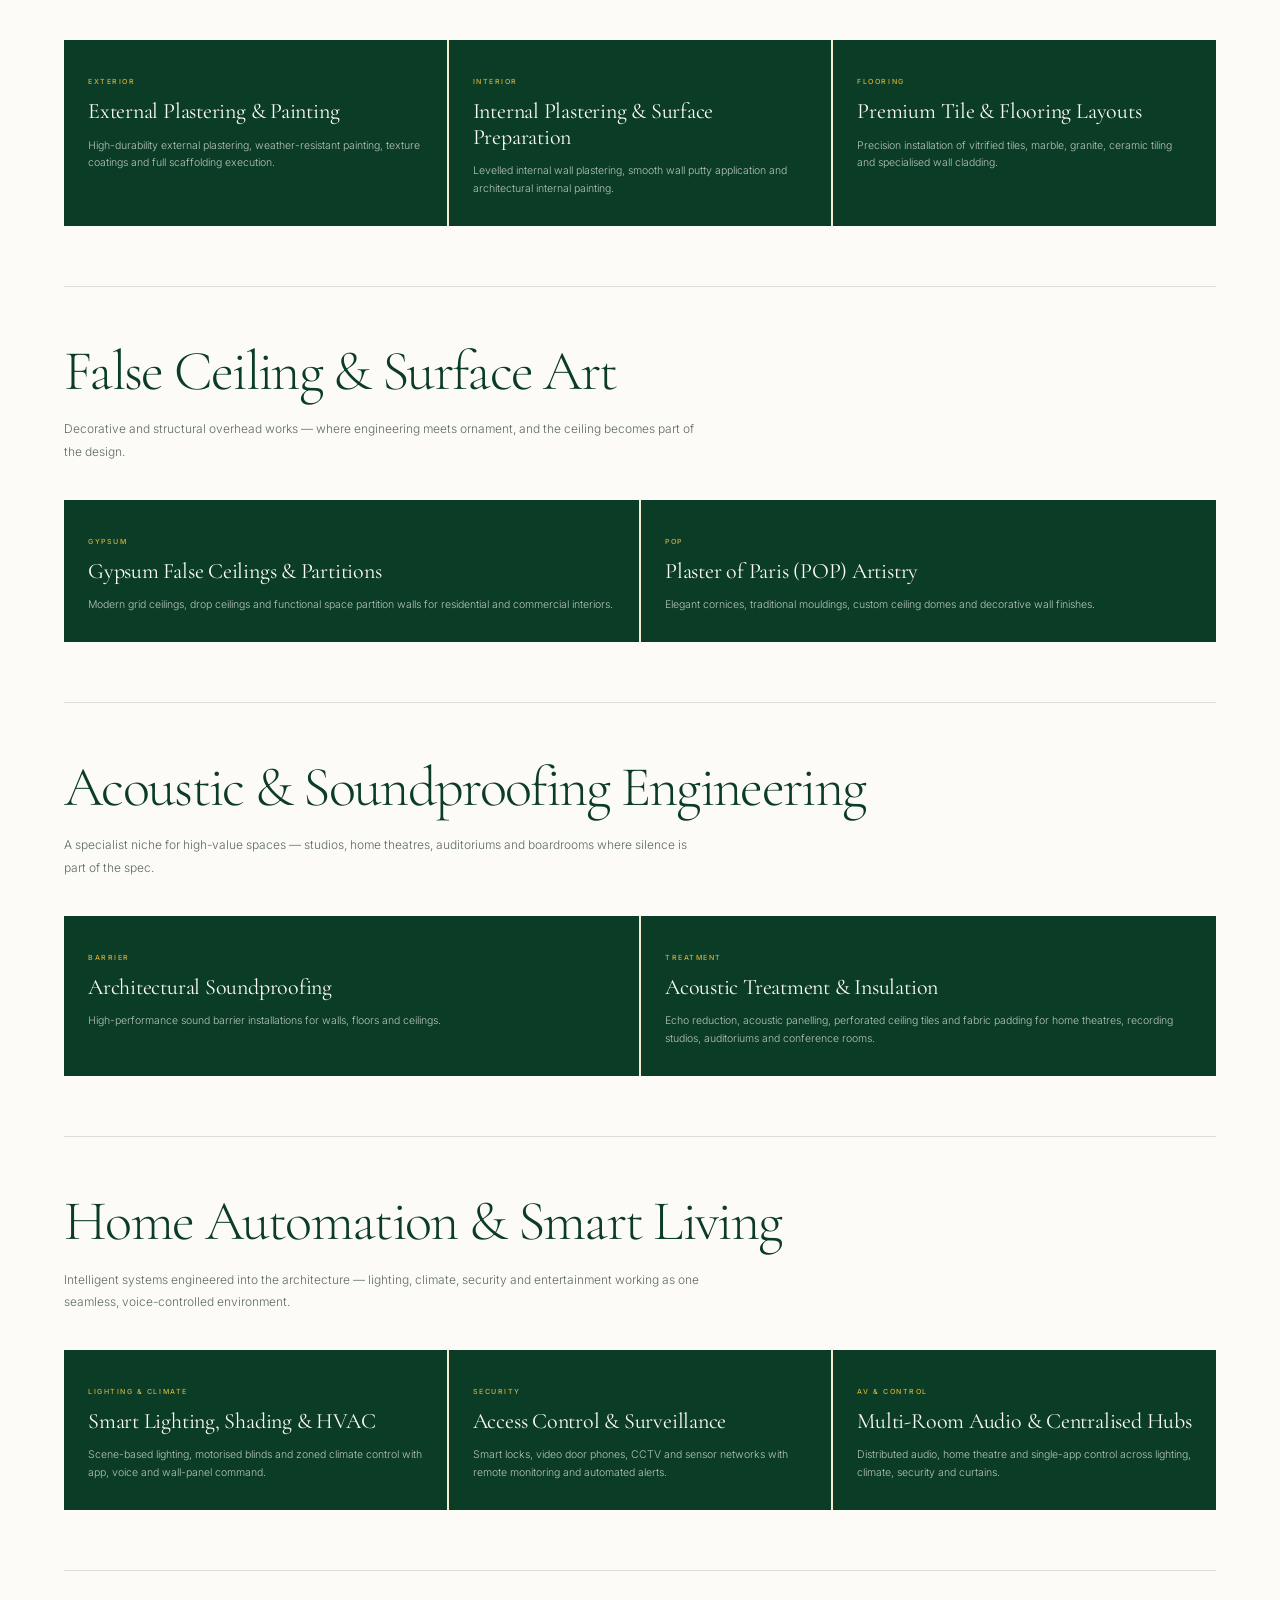
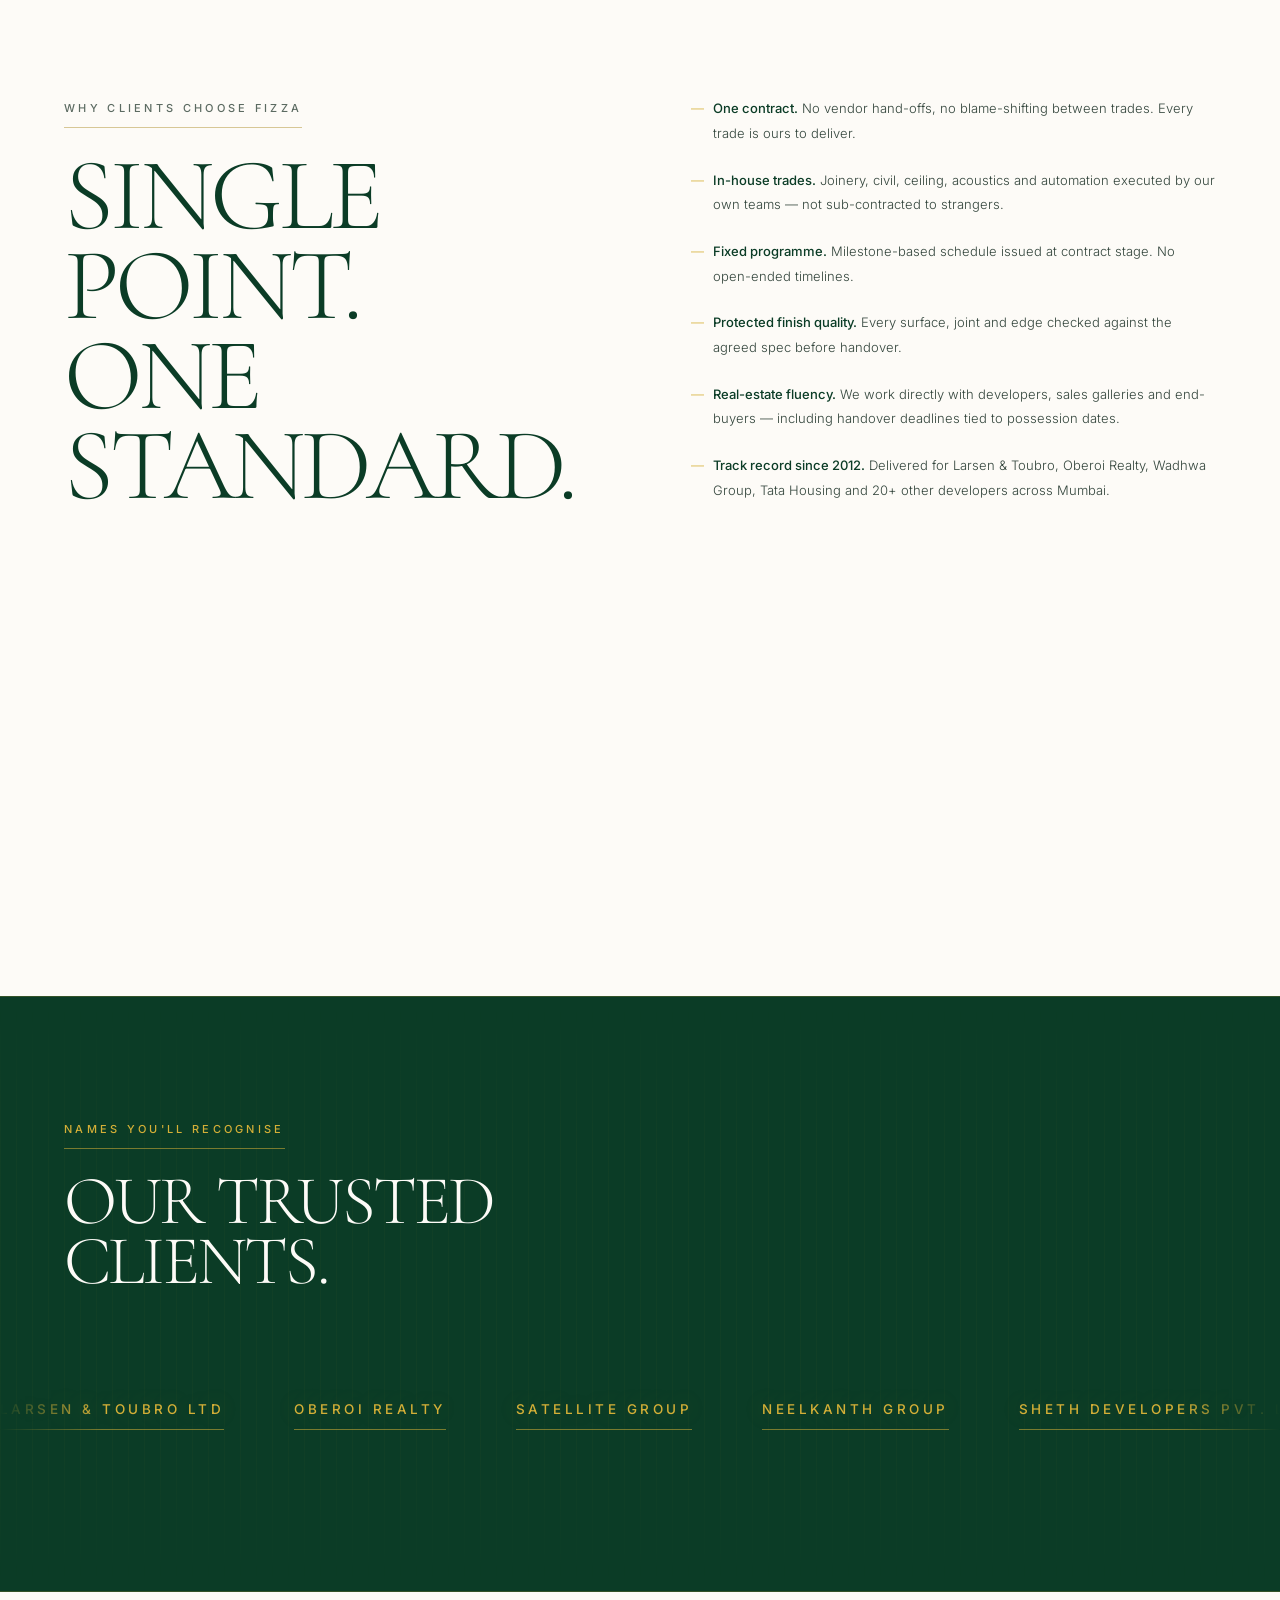
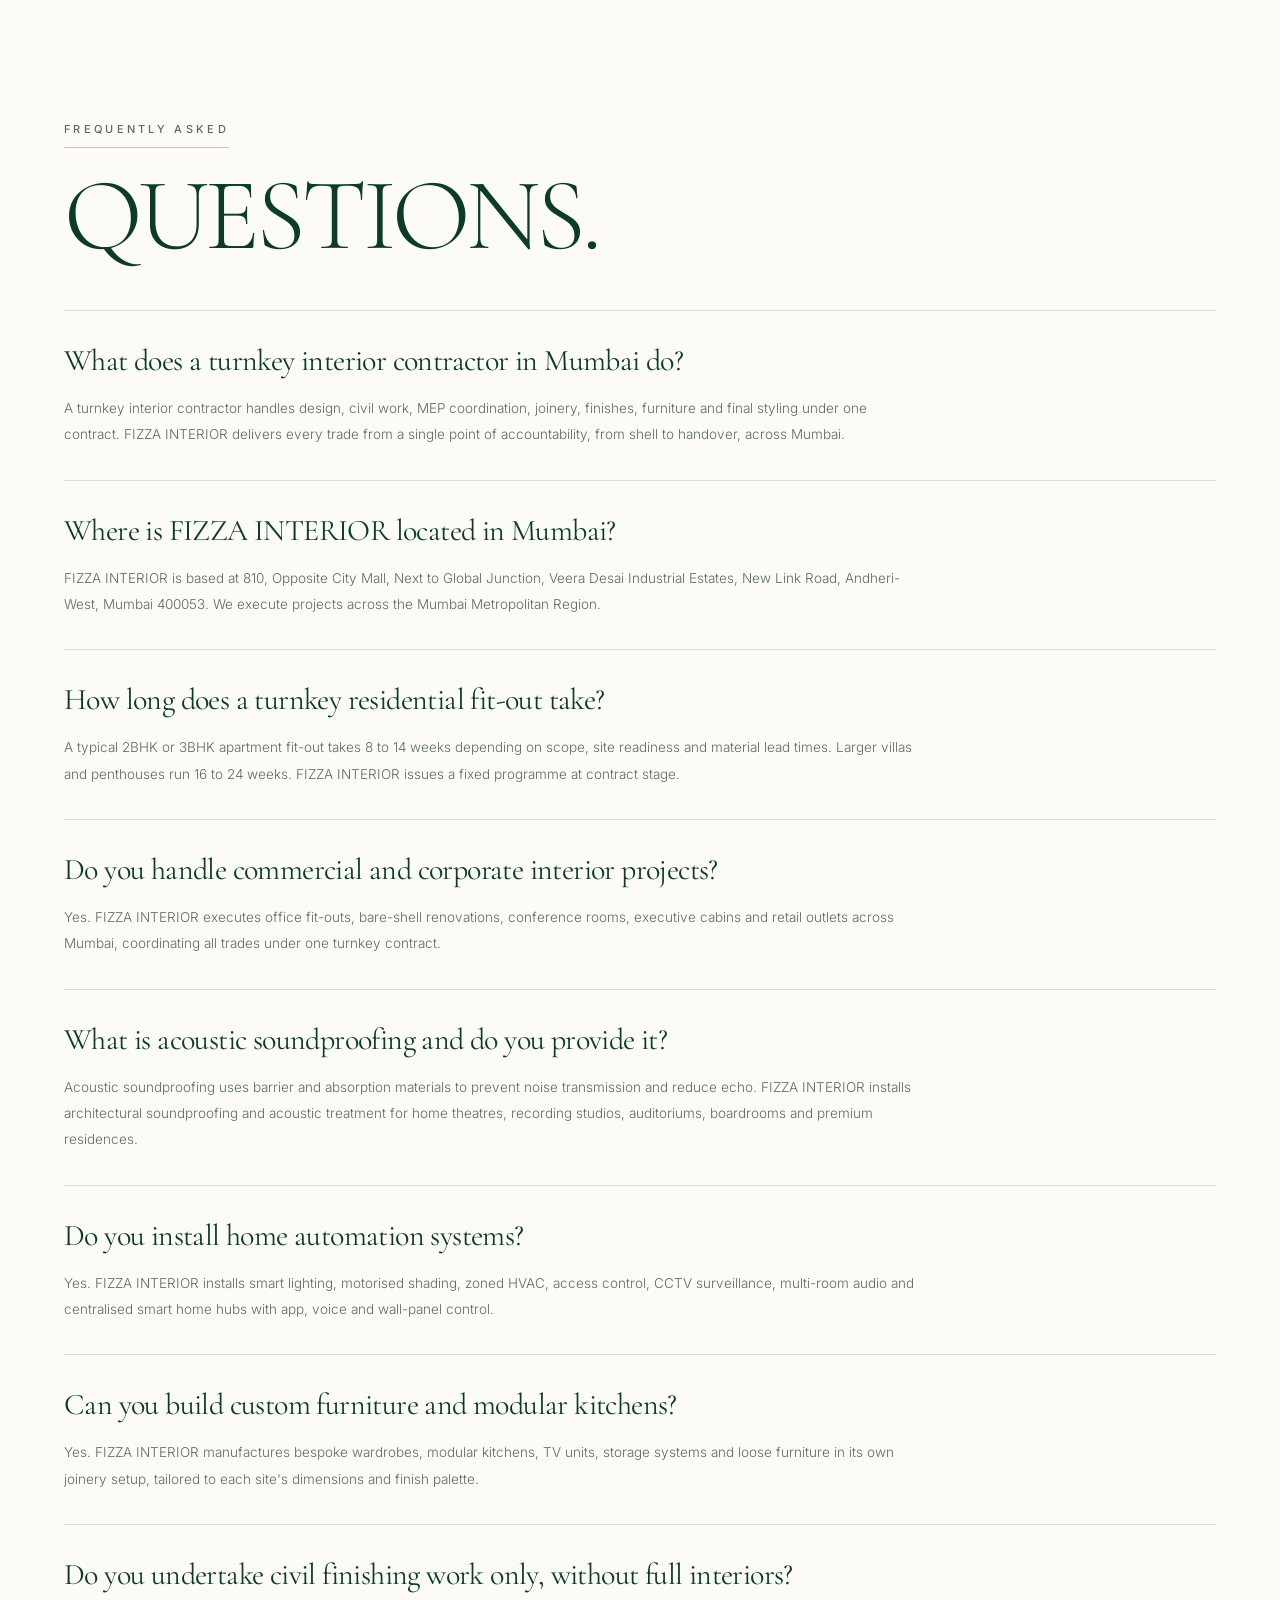
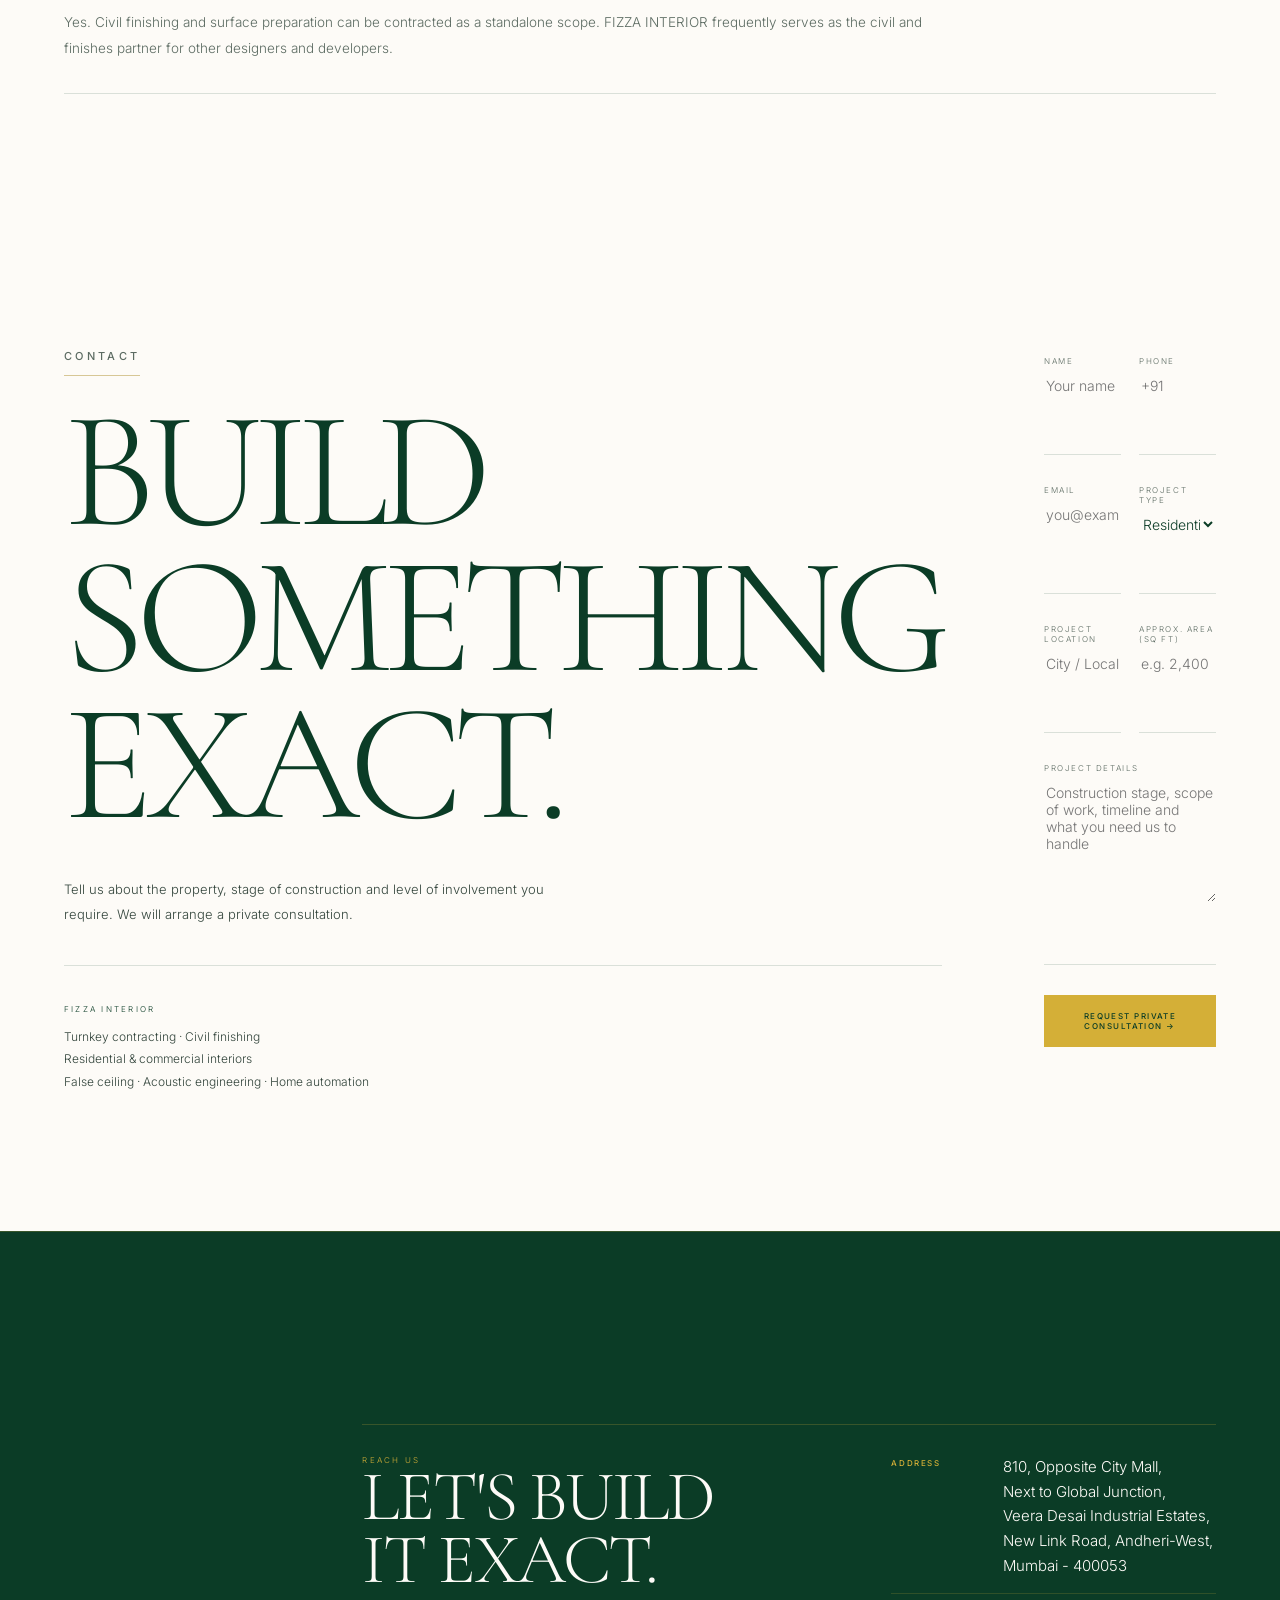
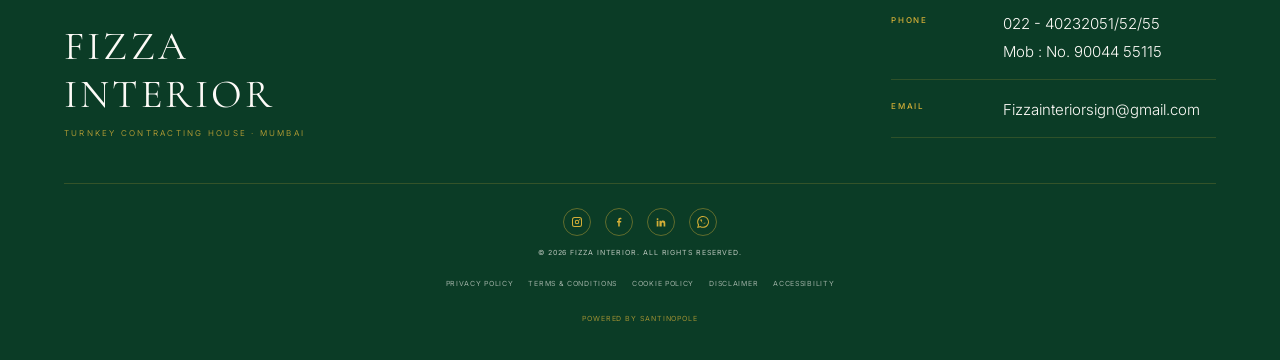
==== commit 36194b54: "Update index.html ." ====
--- a/index.html
+++ b/index.html
@@ -1879,6 +1879,7 @@
         <li><a href="#disclaimer" data-legal="disclaimer">Disclaimer</a></li>
         <li><a href="#accessibility" data-legal="accessibility">Accessibility</a></li>
     </ul>
+  <p class="footer-powered">Powered by Santinopole</p>
 </div>
 </footer>
 
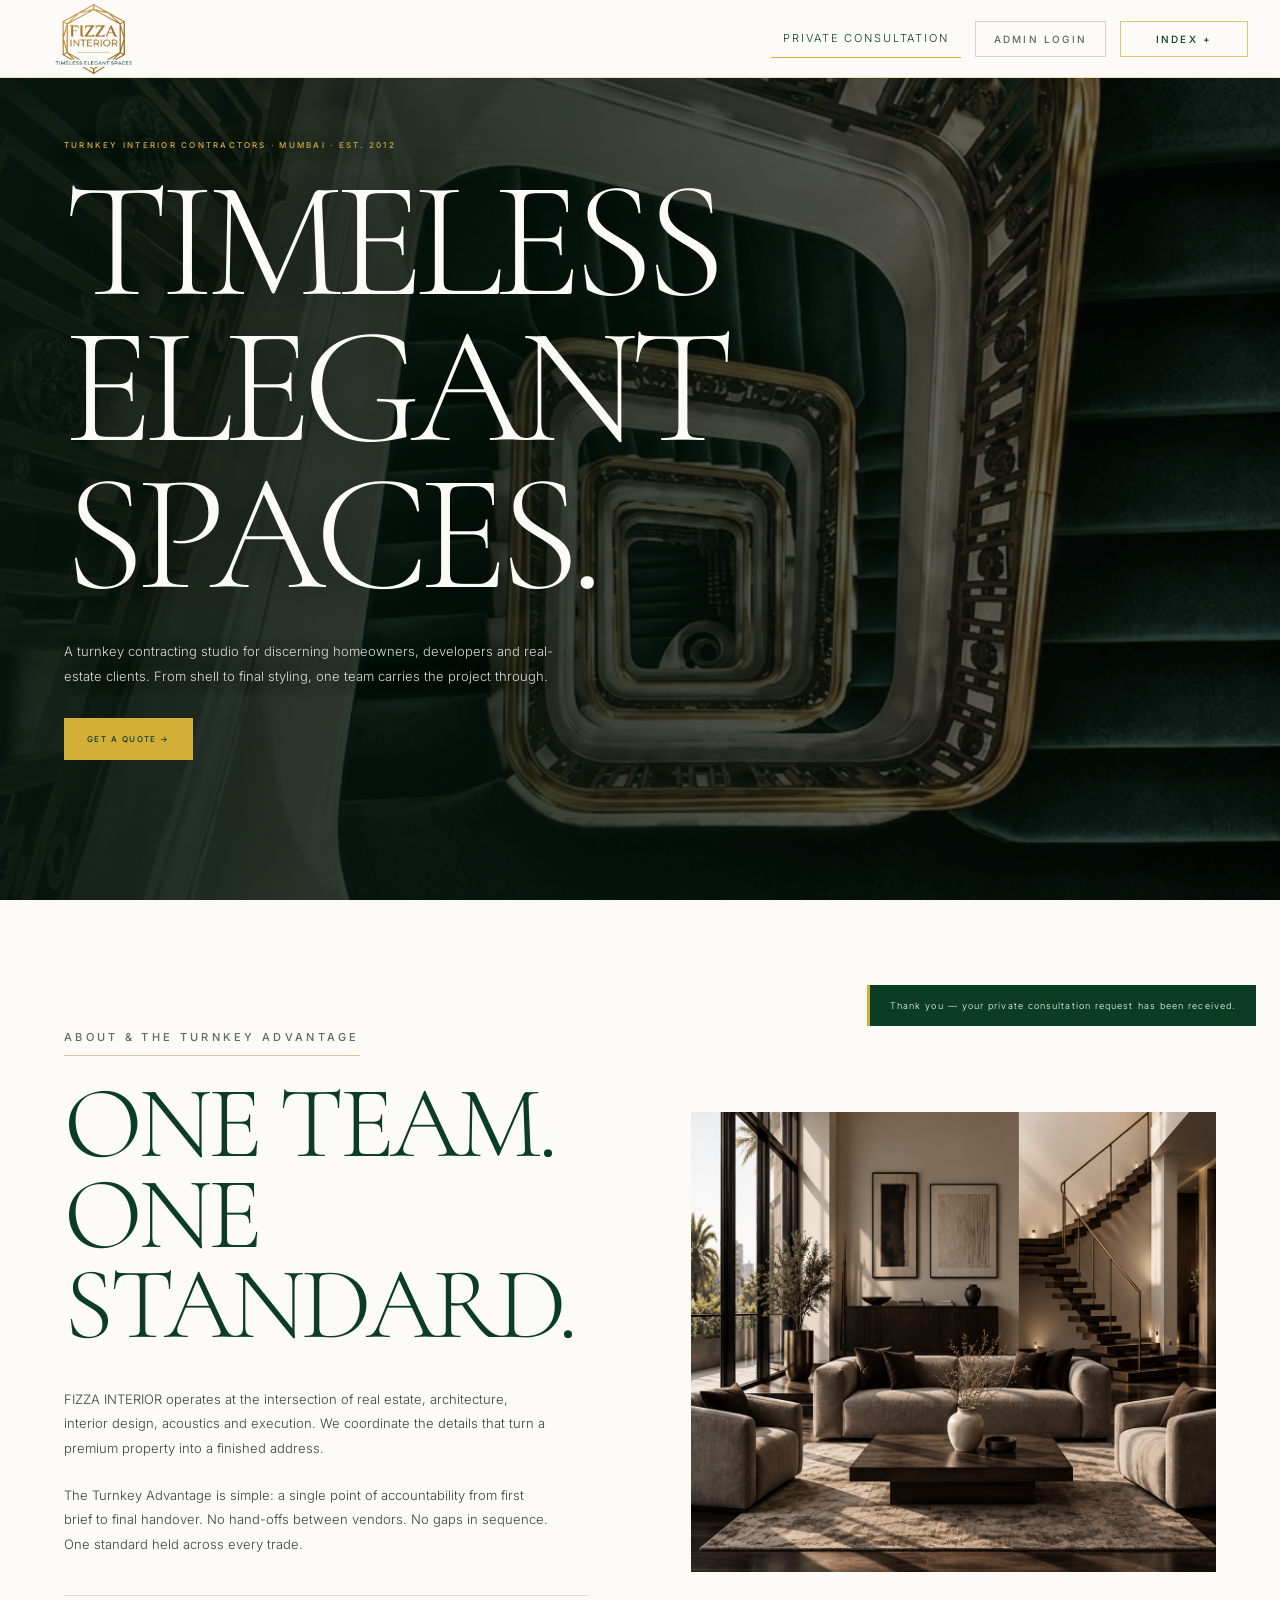
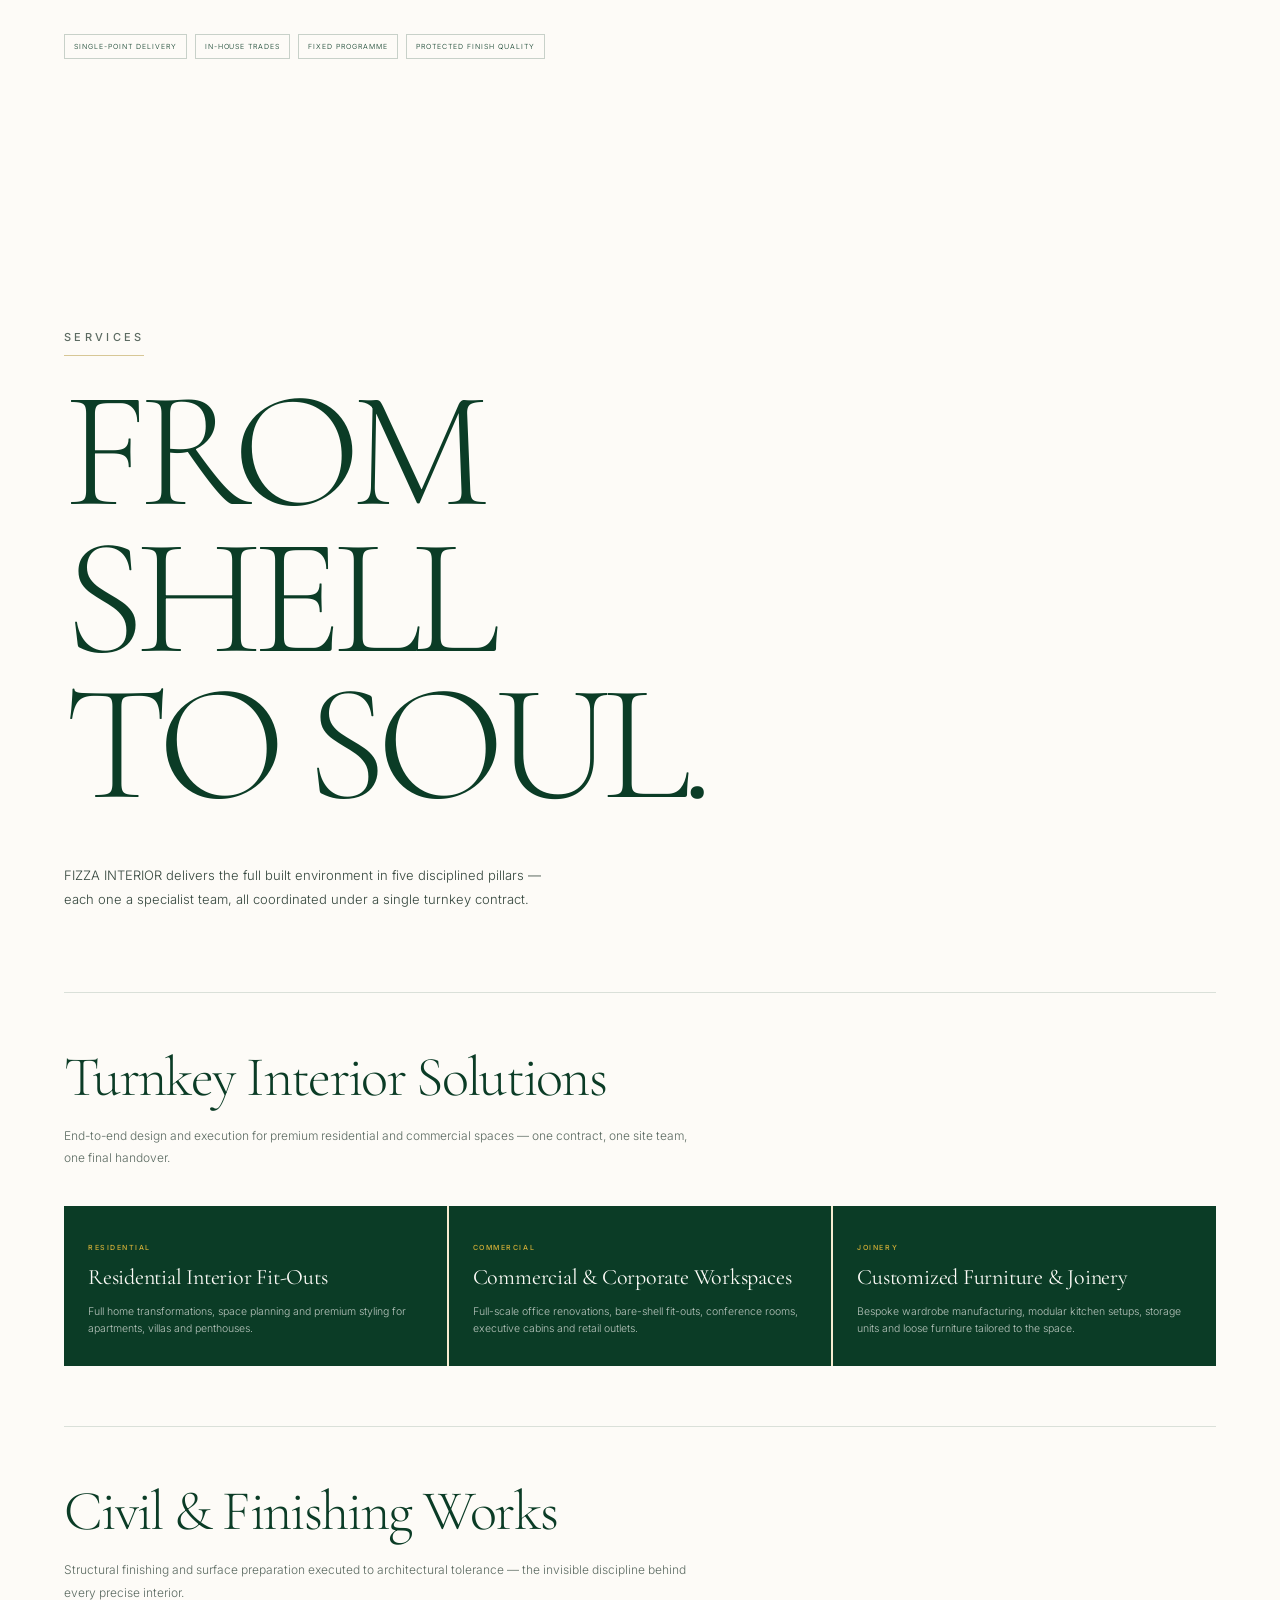
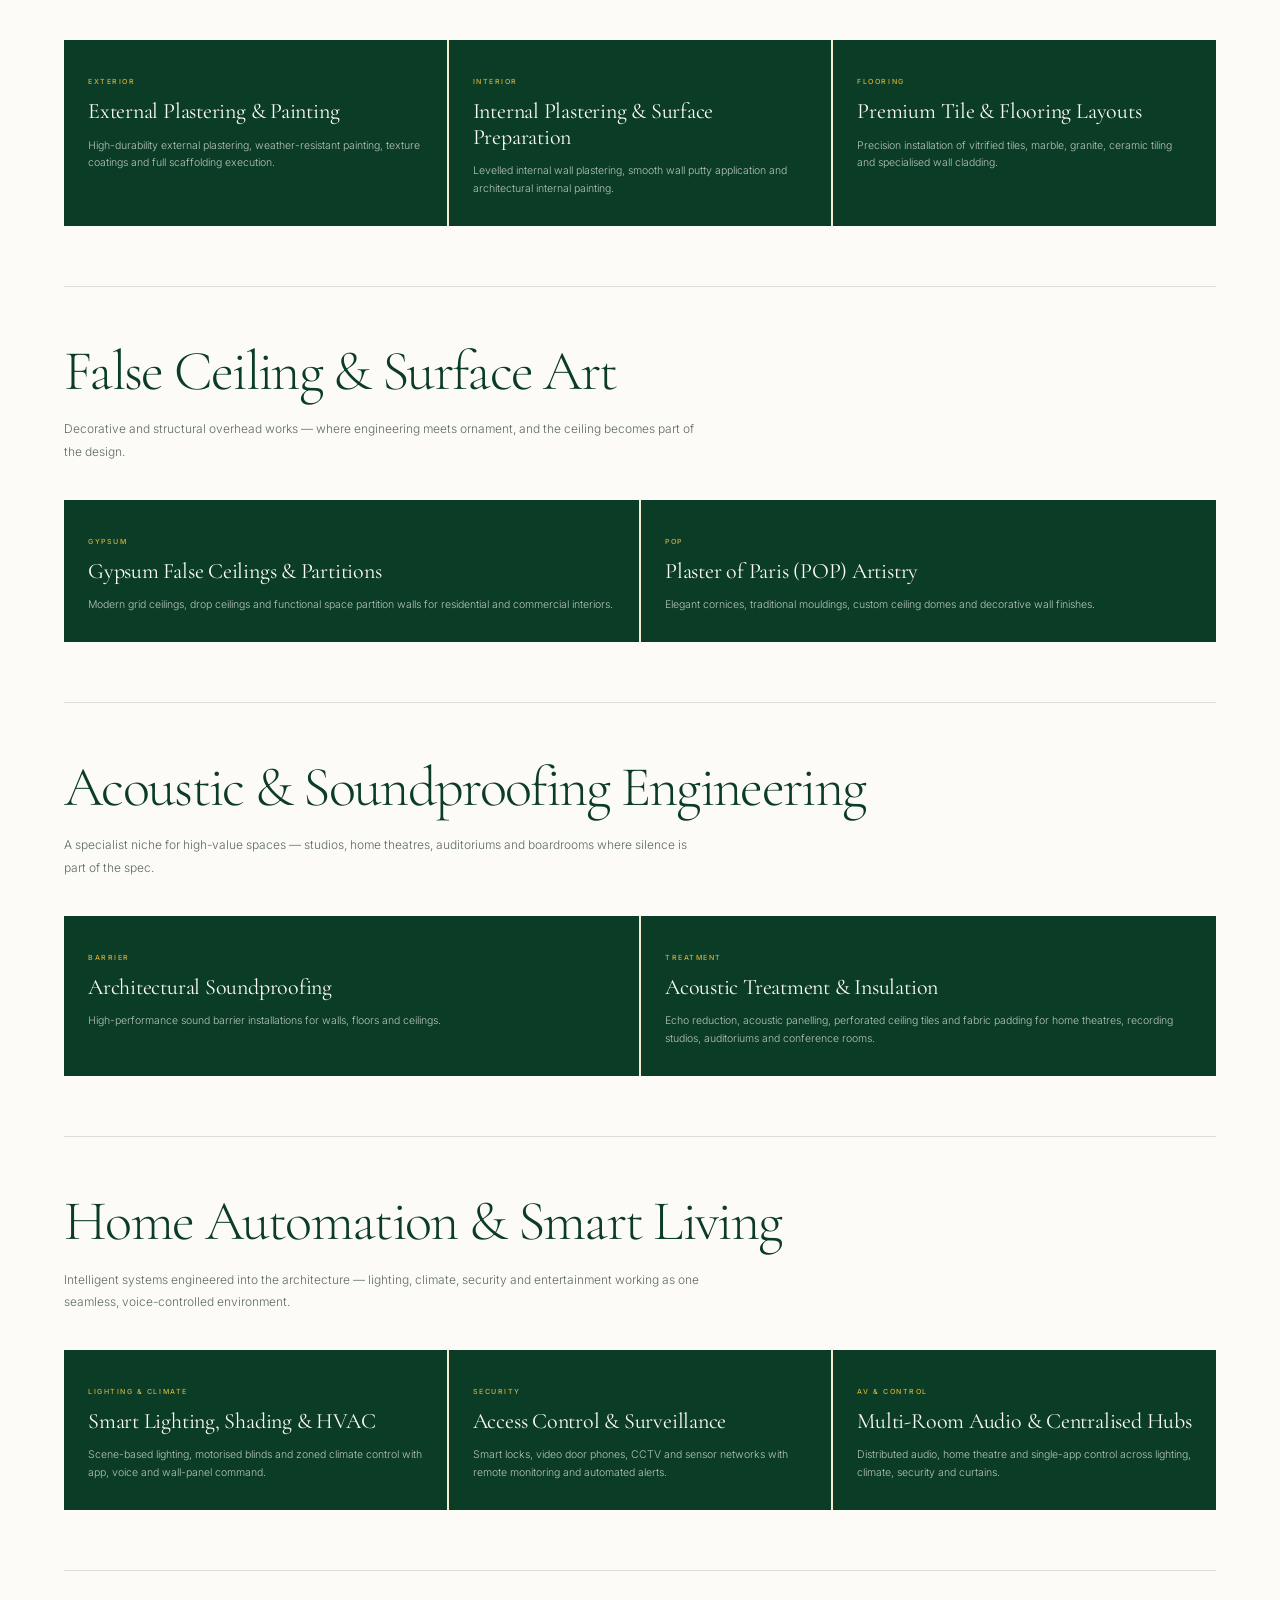
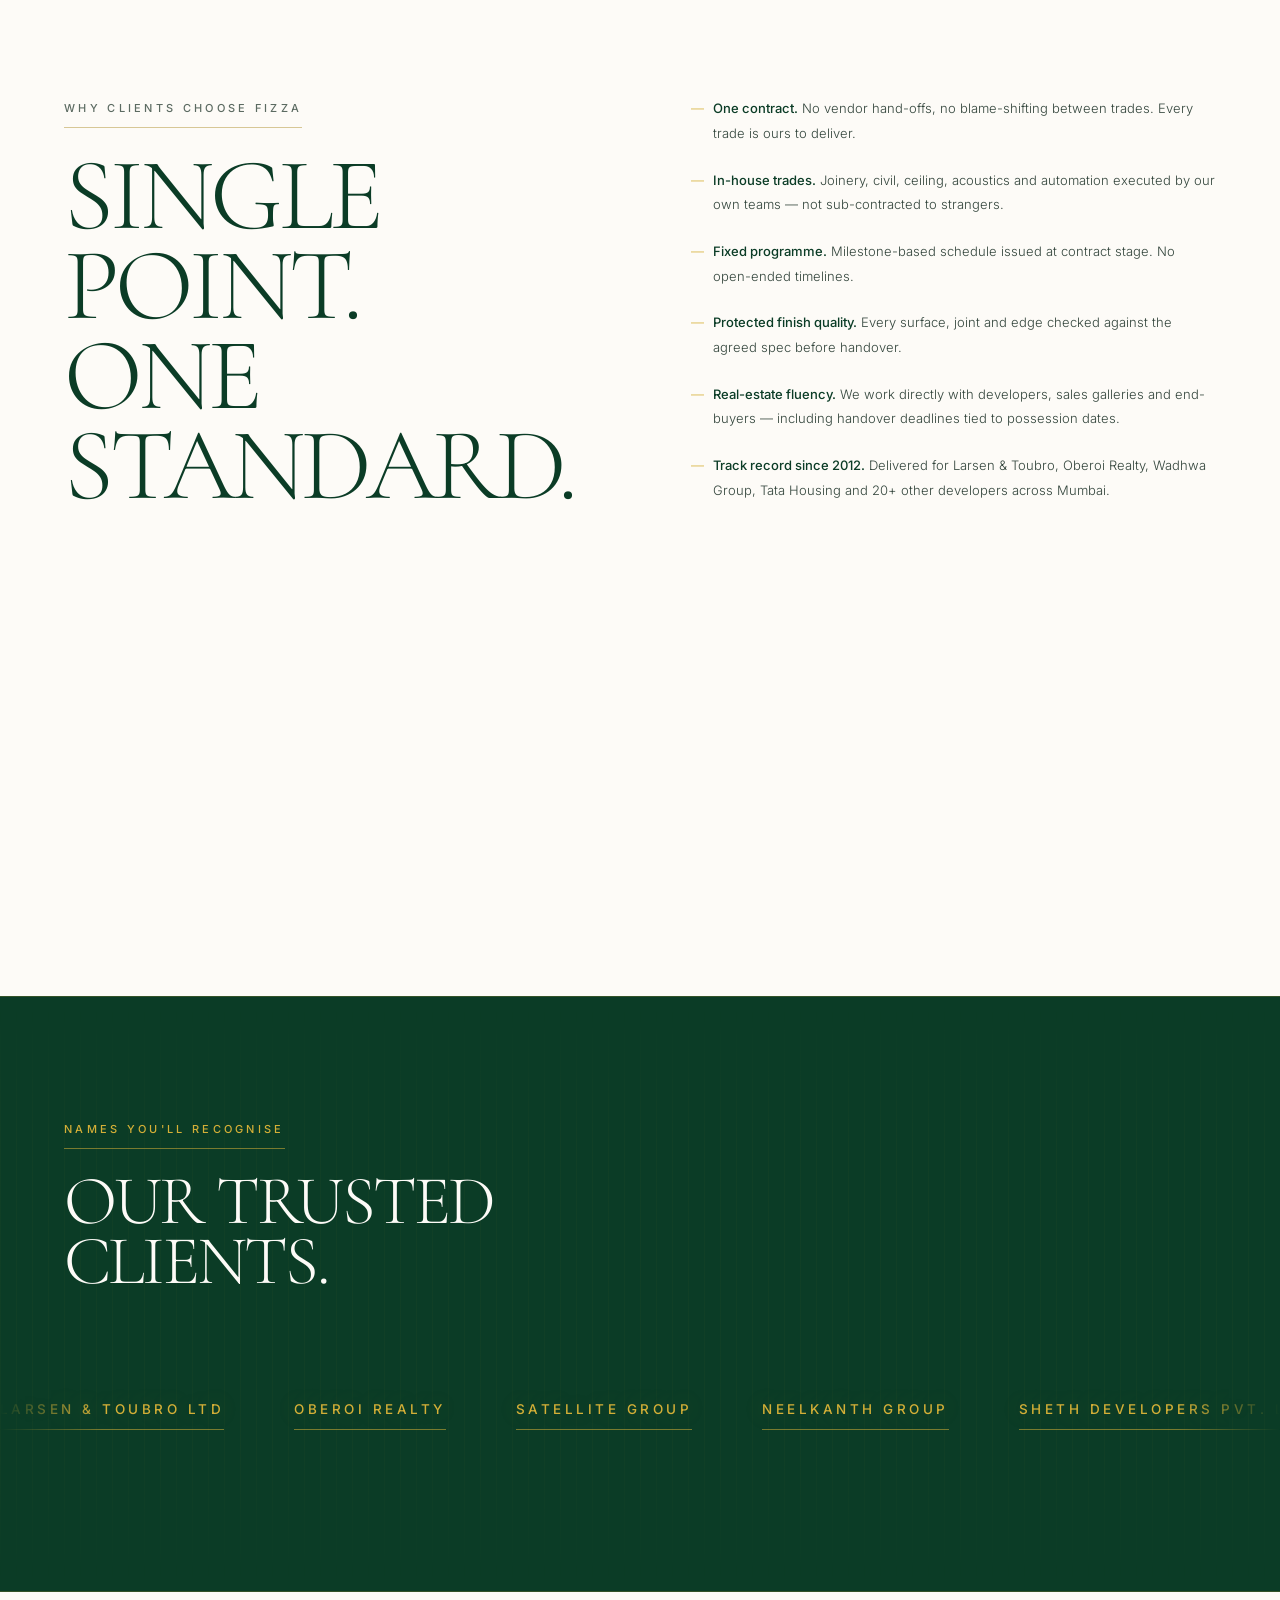
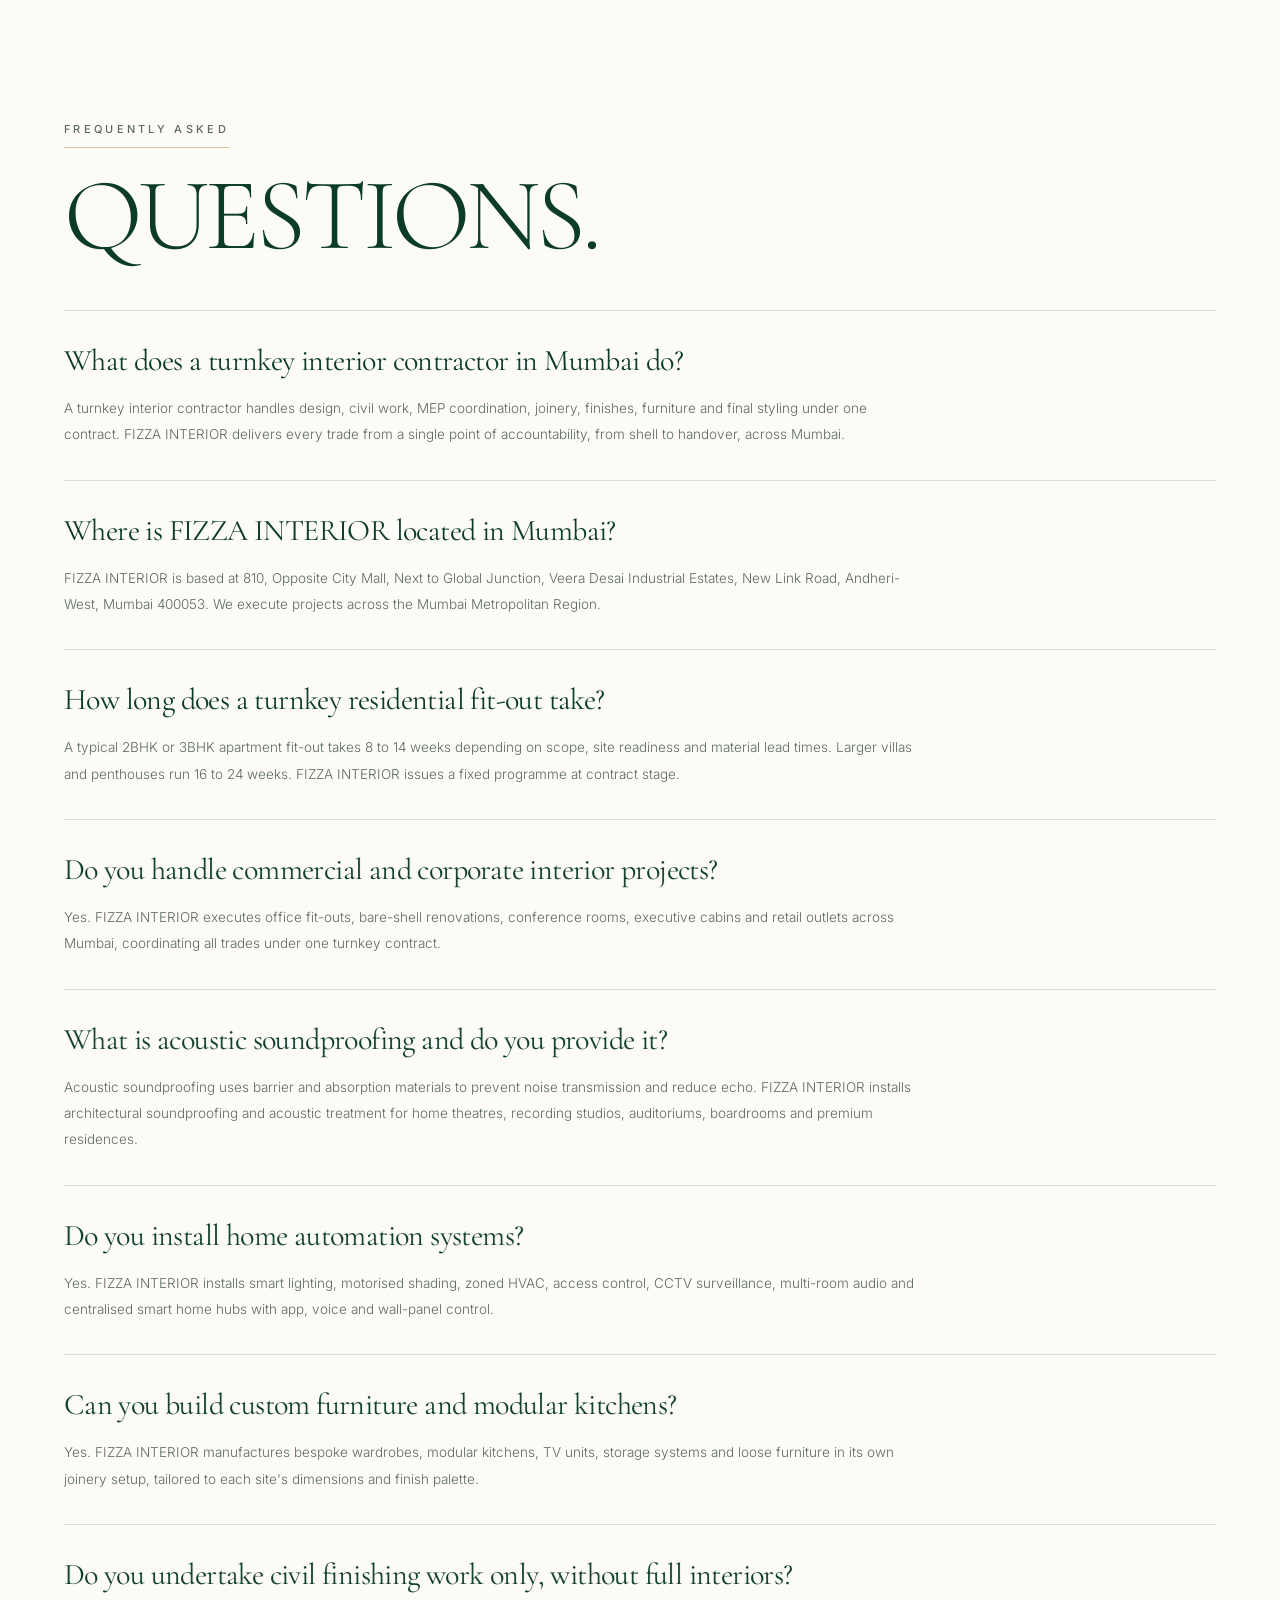
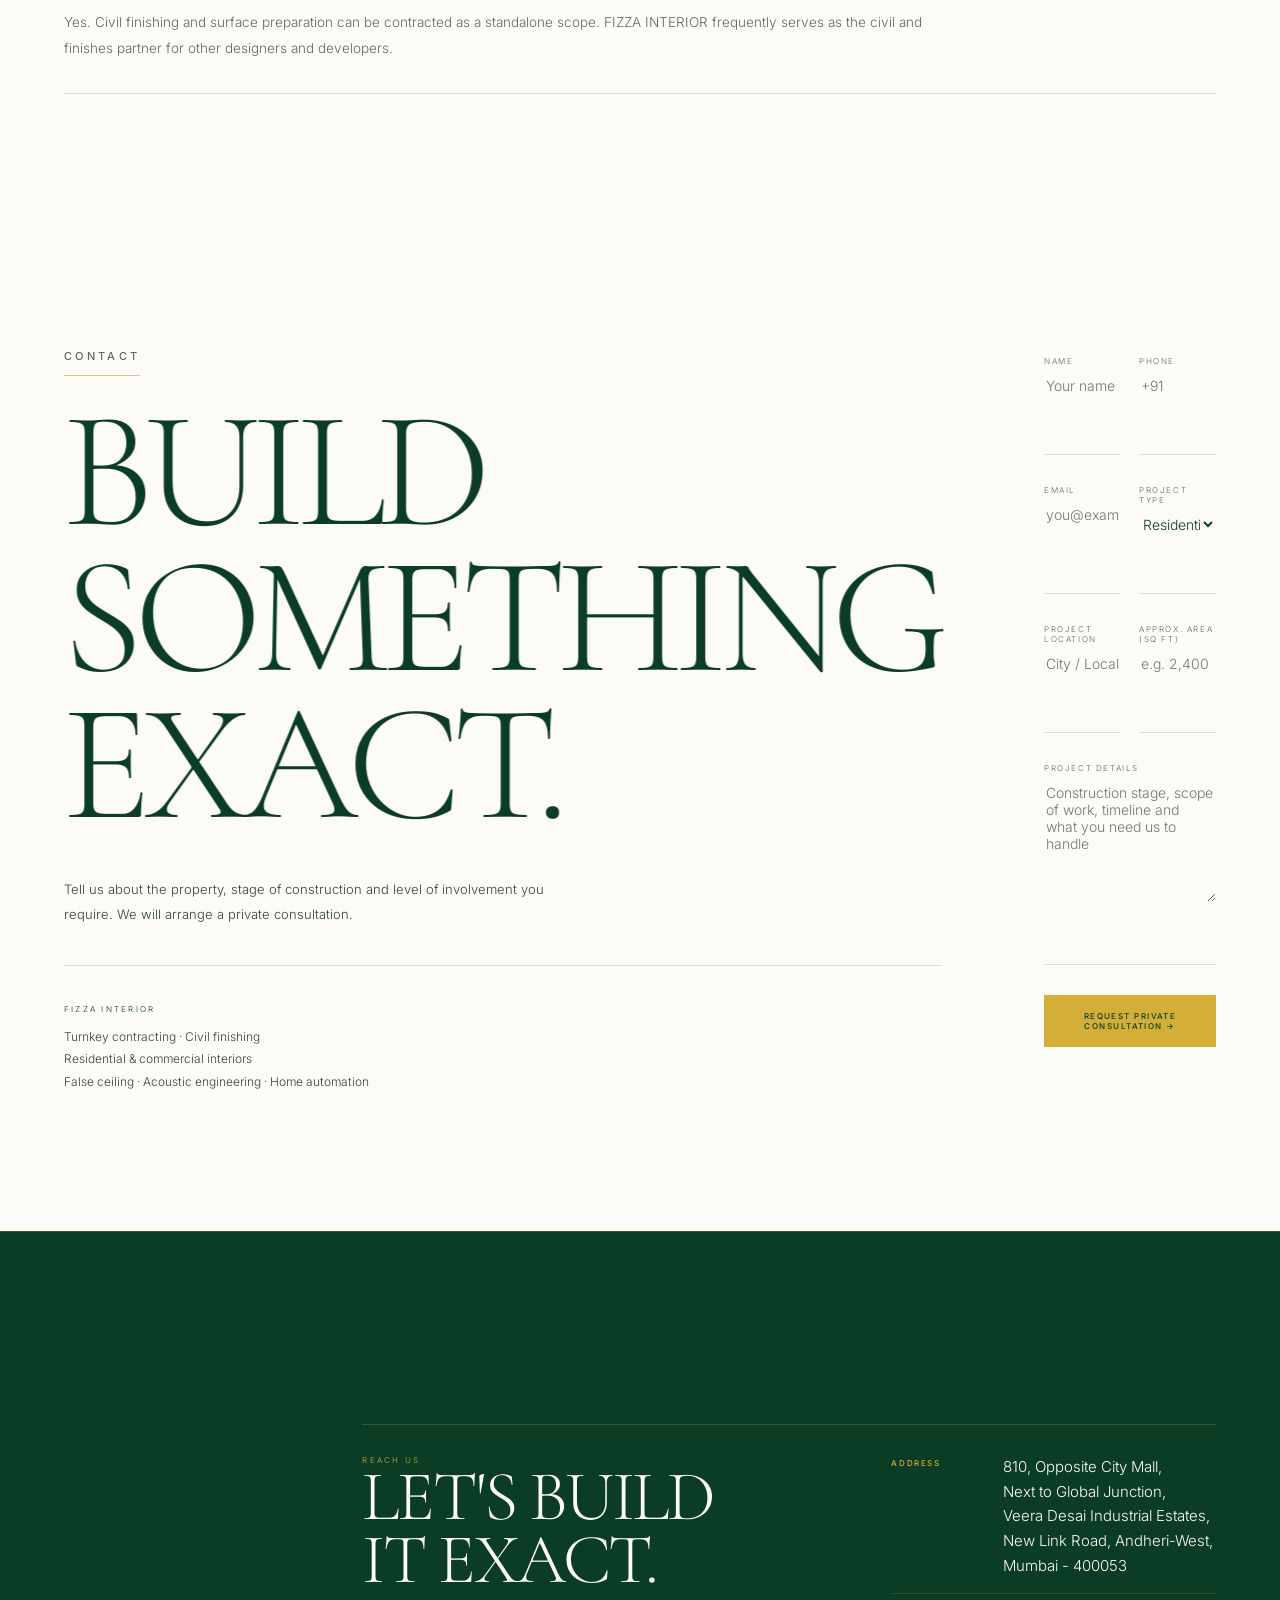
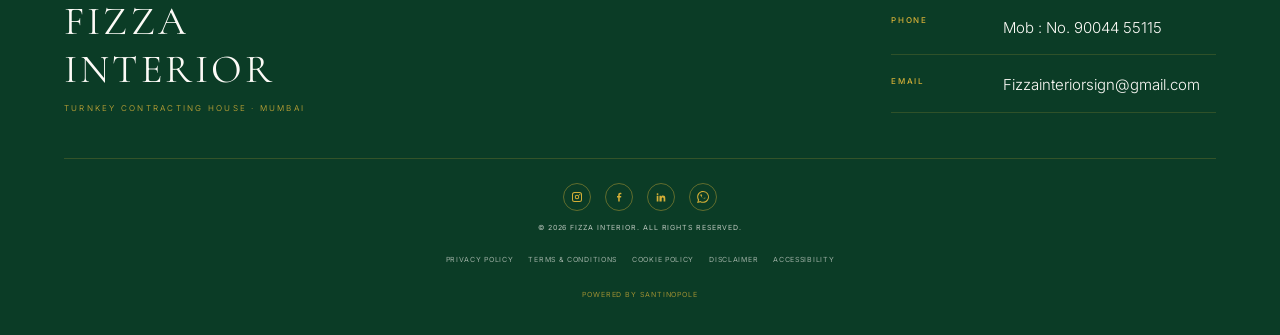
==== commit 35bc2eb1: "Update index.html ." ====
--- a/index.html
+++ b/index.html
@@ -1850,7 +1850,7 @@
         <div class="footer-contact-item">
             <div class="label">Phone</div>
             <div class="value">
-                <a href="tel:+912240232051">022 - 40232051/52/55</a>
+                
                 <a href="tel:+919004455115" style="display:block;margin-top:4px">Mob : No. 90044 55115</a>
             </div>
         </div>
@@ -1935,7 +1935,7 @@
 <h2>Grievances</h2>
 <p>For any privacy concern or grievance, contact us at the address below and mark your message "Privacy".</p>
 <h2>Contact us</h2>
-<p>FIZZA INTERIOR<br>810, Opposite City Mall, Next to Global Junction, Veera Desai Industrial Estates, New Link Road, Andheri-West, Mumbai - 400053<br>Phone: <a href="tel:+912240232051">022 - 40232051/52/55</a> · Mobile: <a href="tel:+919004455115">90044 55115</a><br>Email: <a href="mailto:Fizzainteriorsign@gmail.com">Fizzainteriorsign@gmail.com</a></p>
+<p>FIZZA INTERIOR<br>810, Opposite City Mall, Next to Global Junction, Veera Desai Industrial Estates, New Link Road, Andheri-West, Mumbai - 400053<br>Phone:<a href="tel:+919004455115">90044 55115</a><br>Email: <a href="mailto:Fizzainteriorsign@gmail.com">Fizzainteriorsign@gmail.com</a></p>
 </template>
 
 <template id="legal-terms-conditions" data-title="Terms &amp; Conditions">
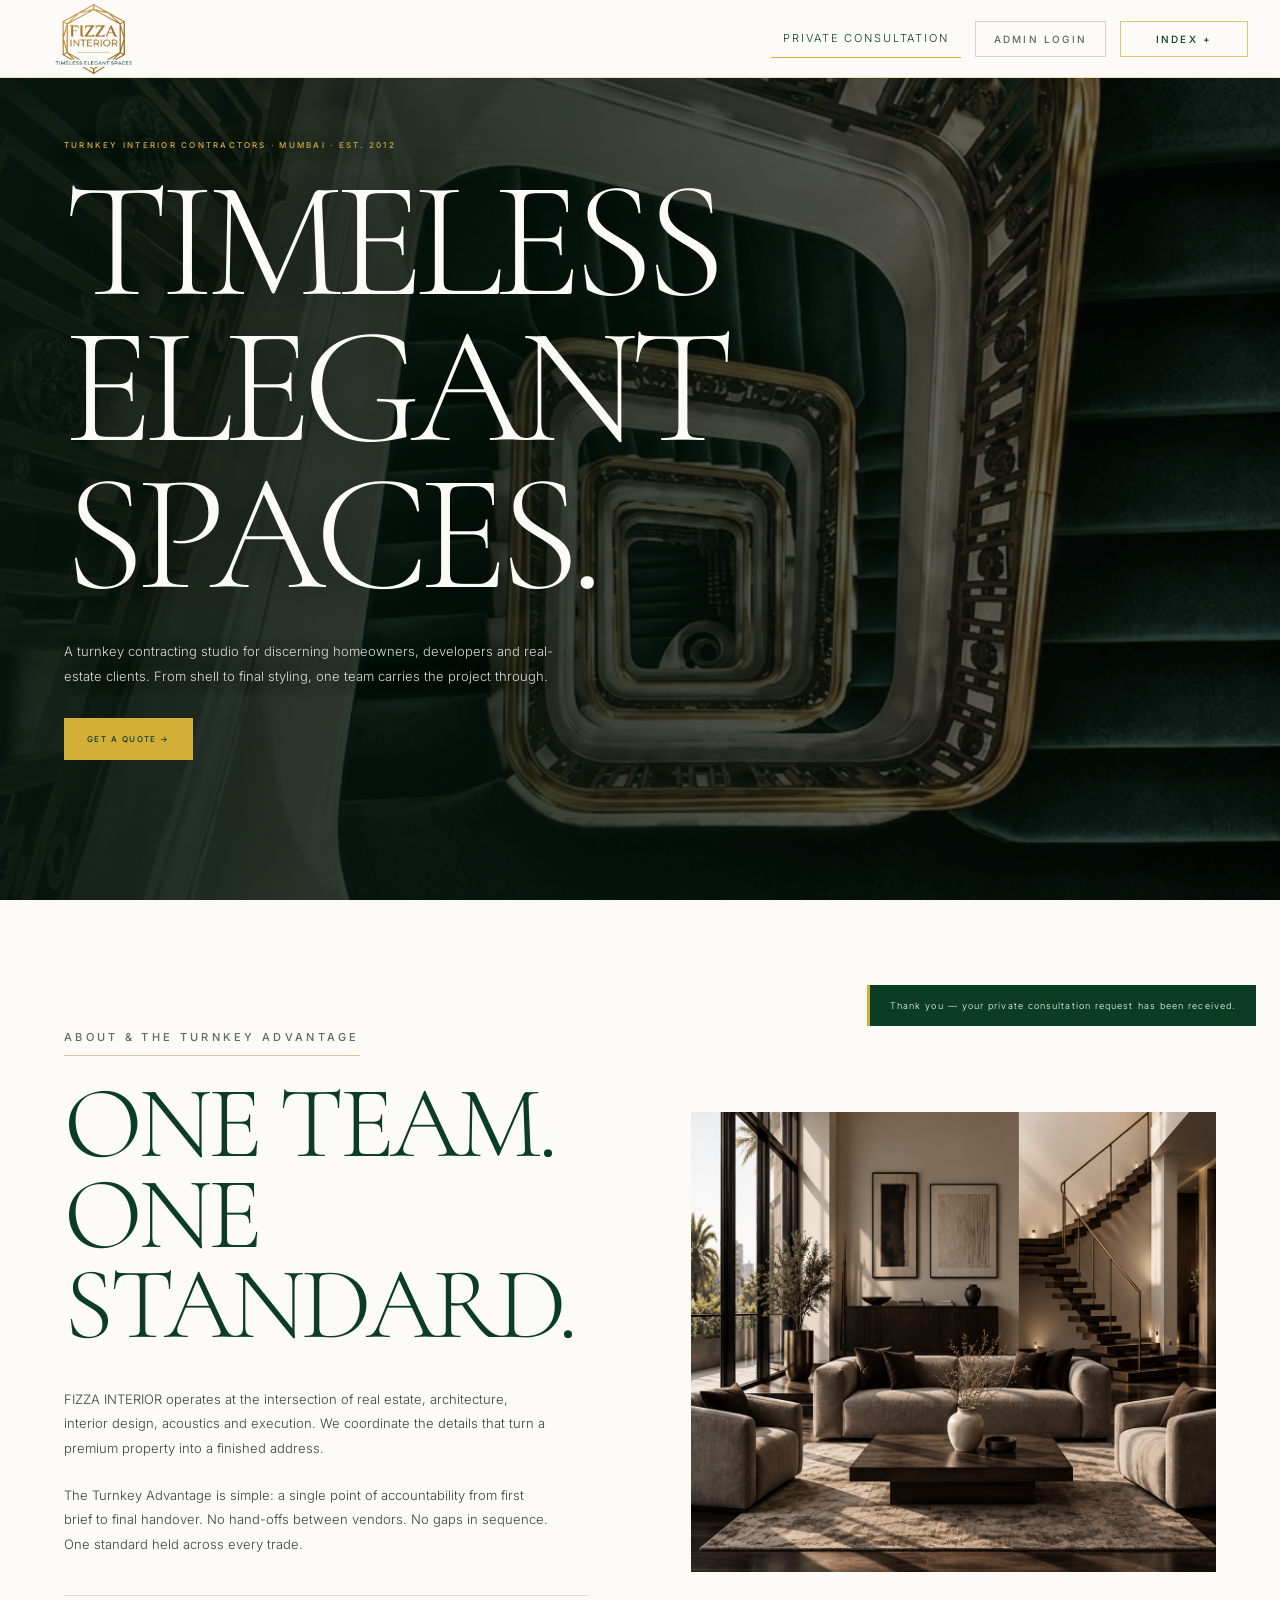
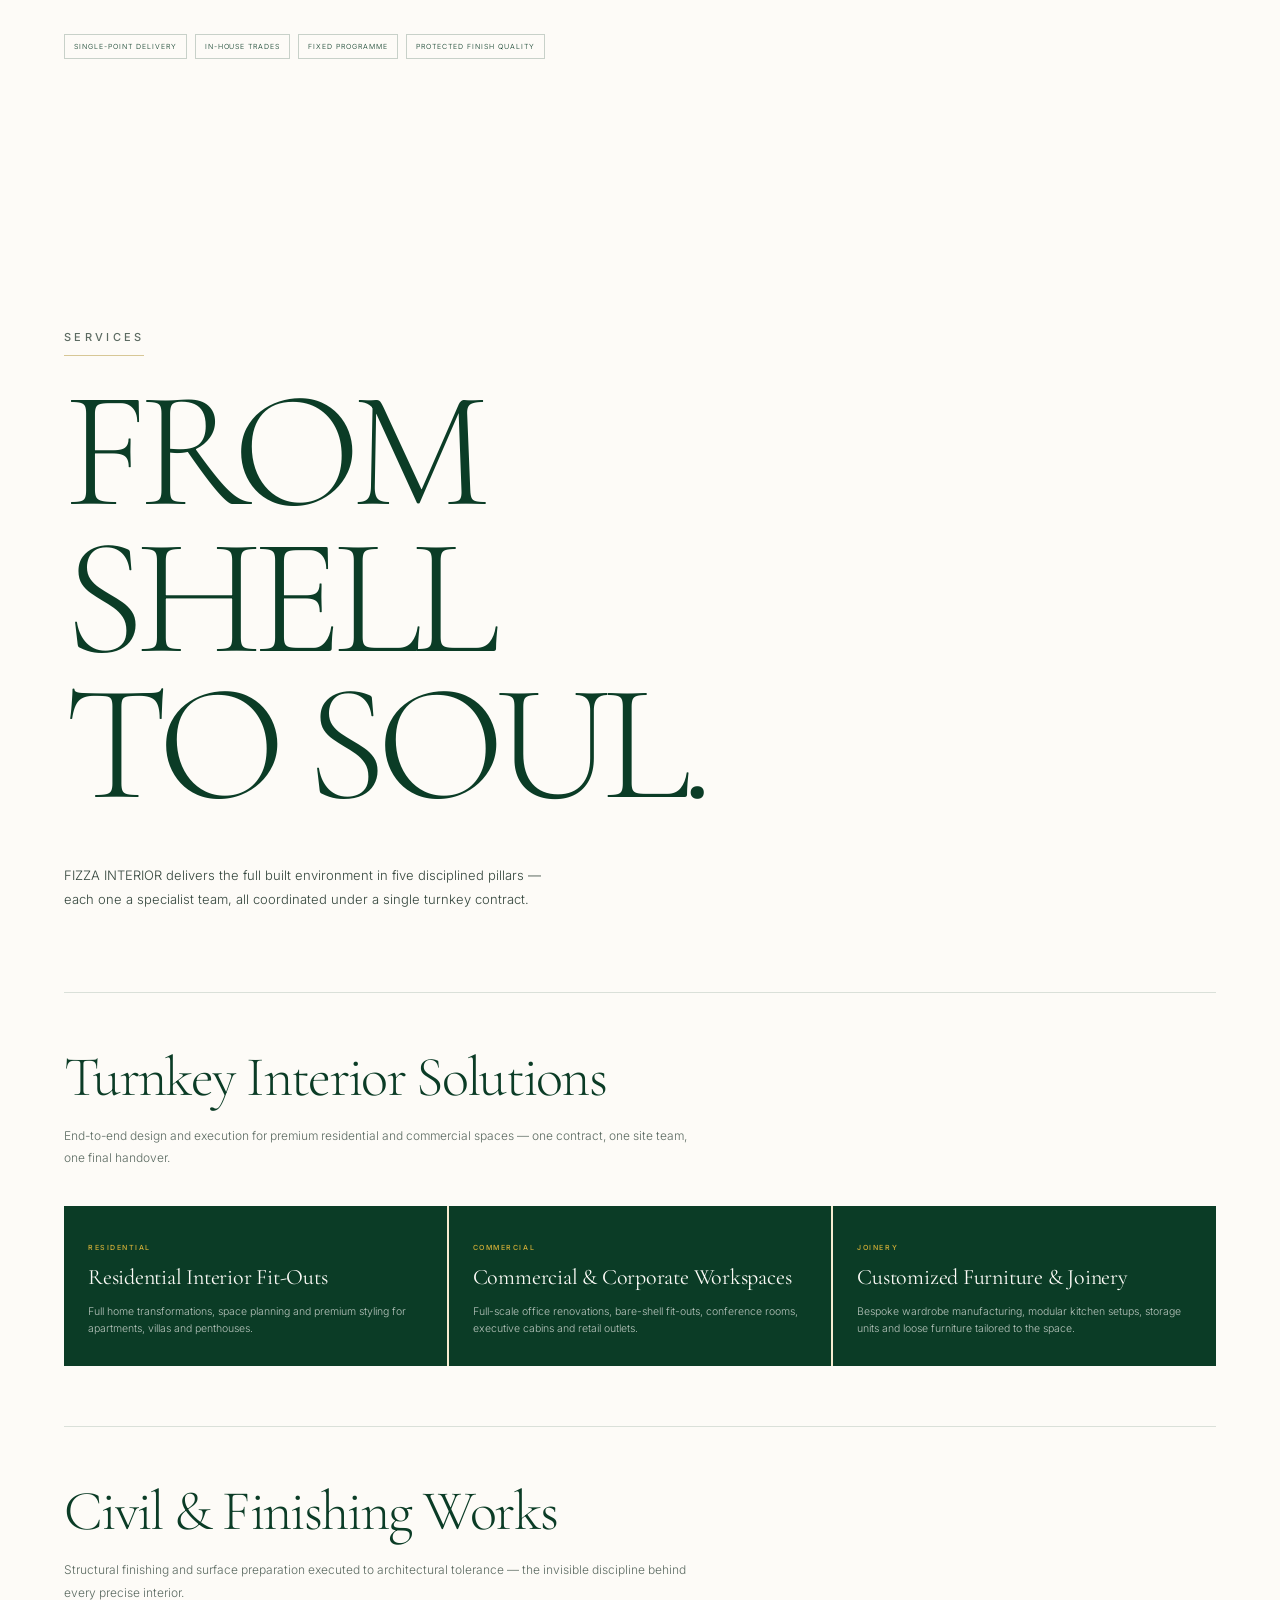
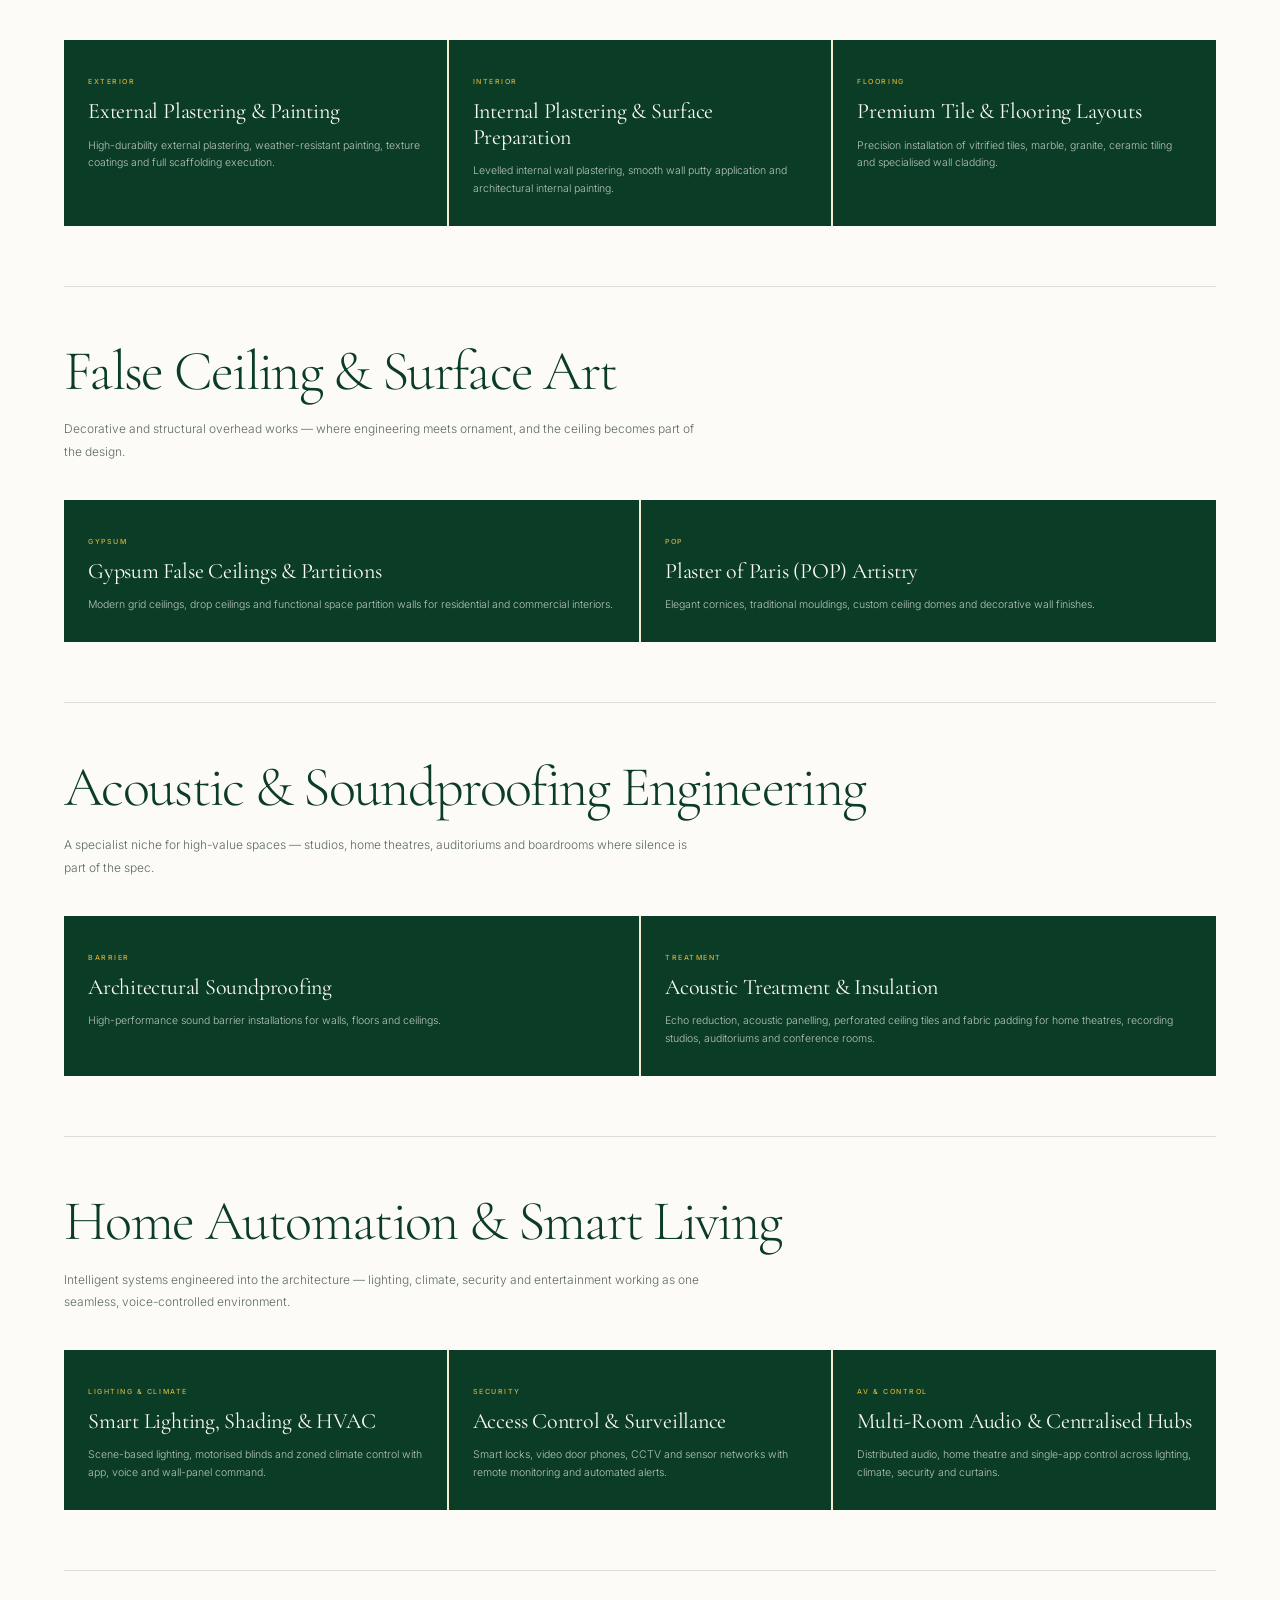
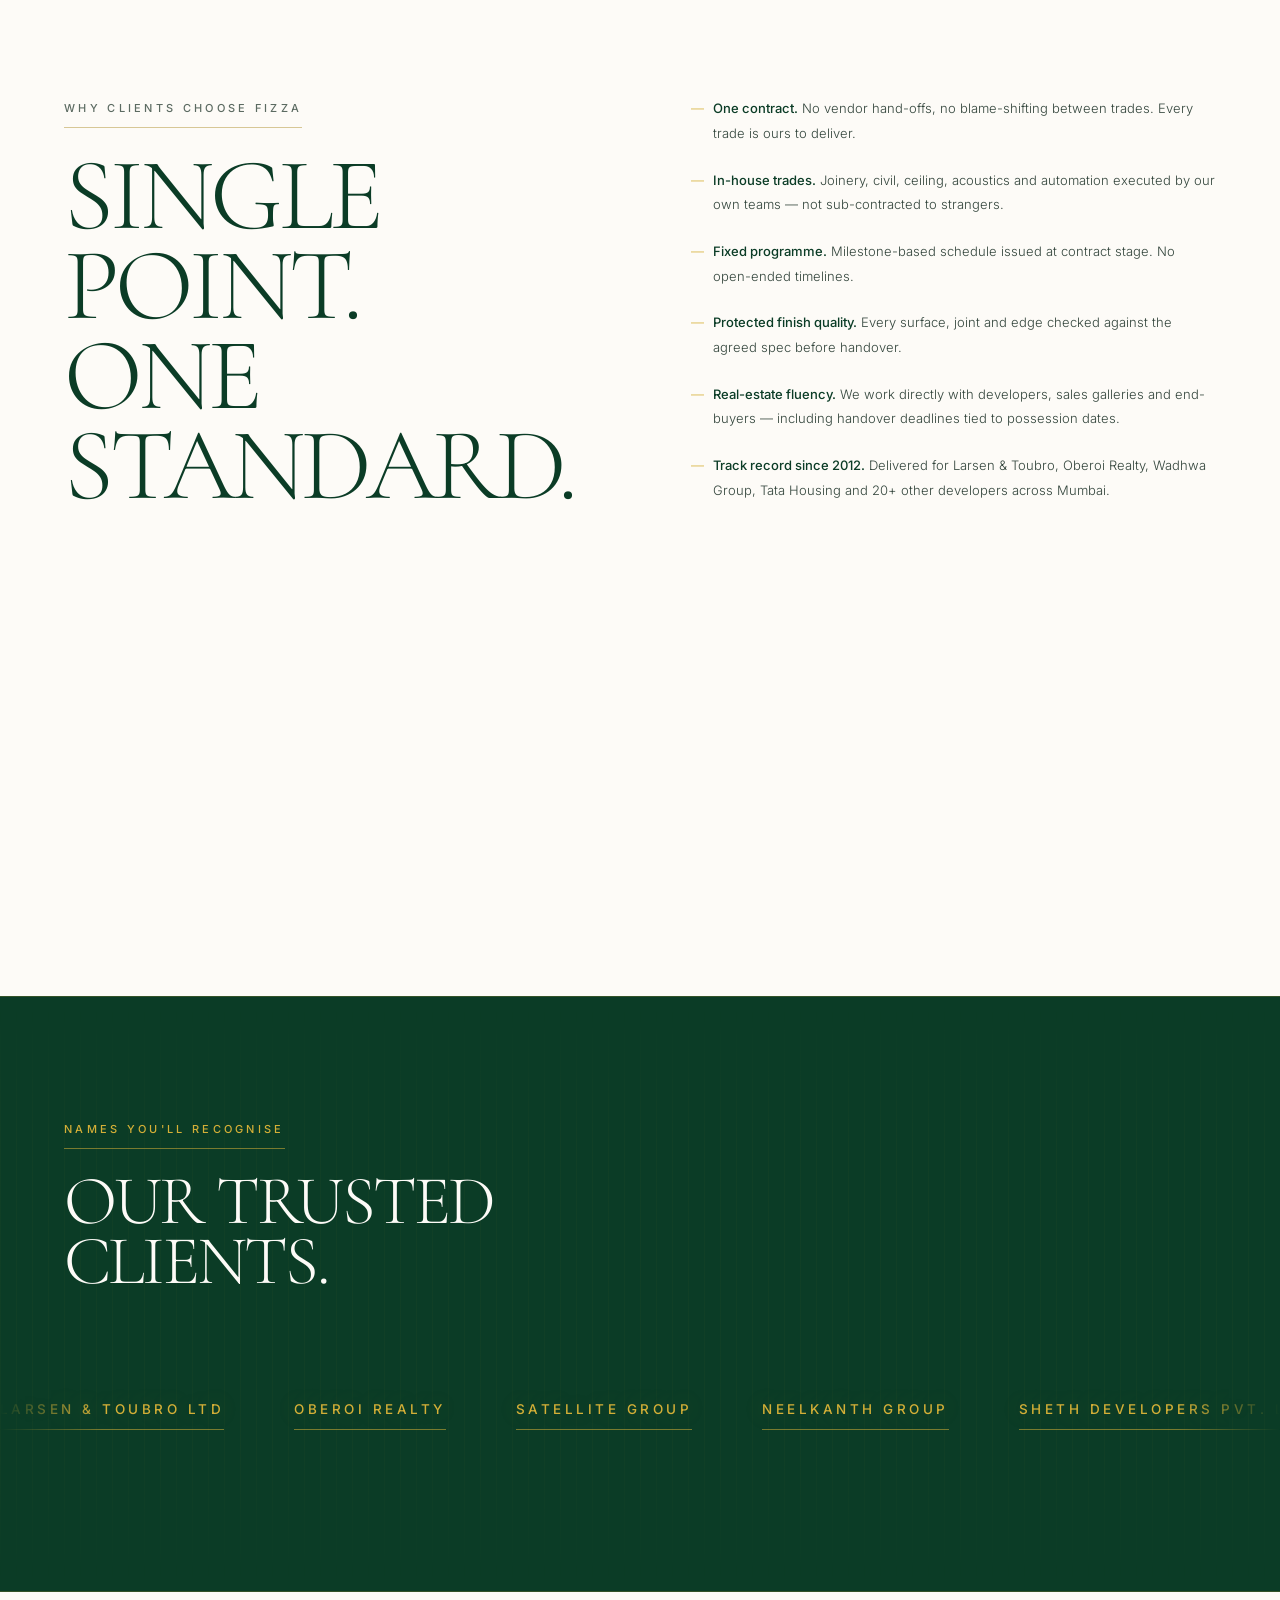
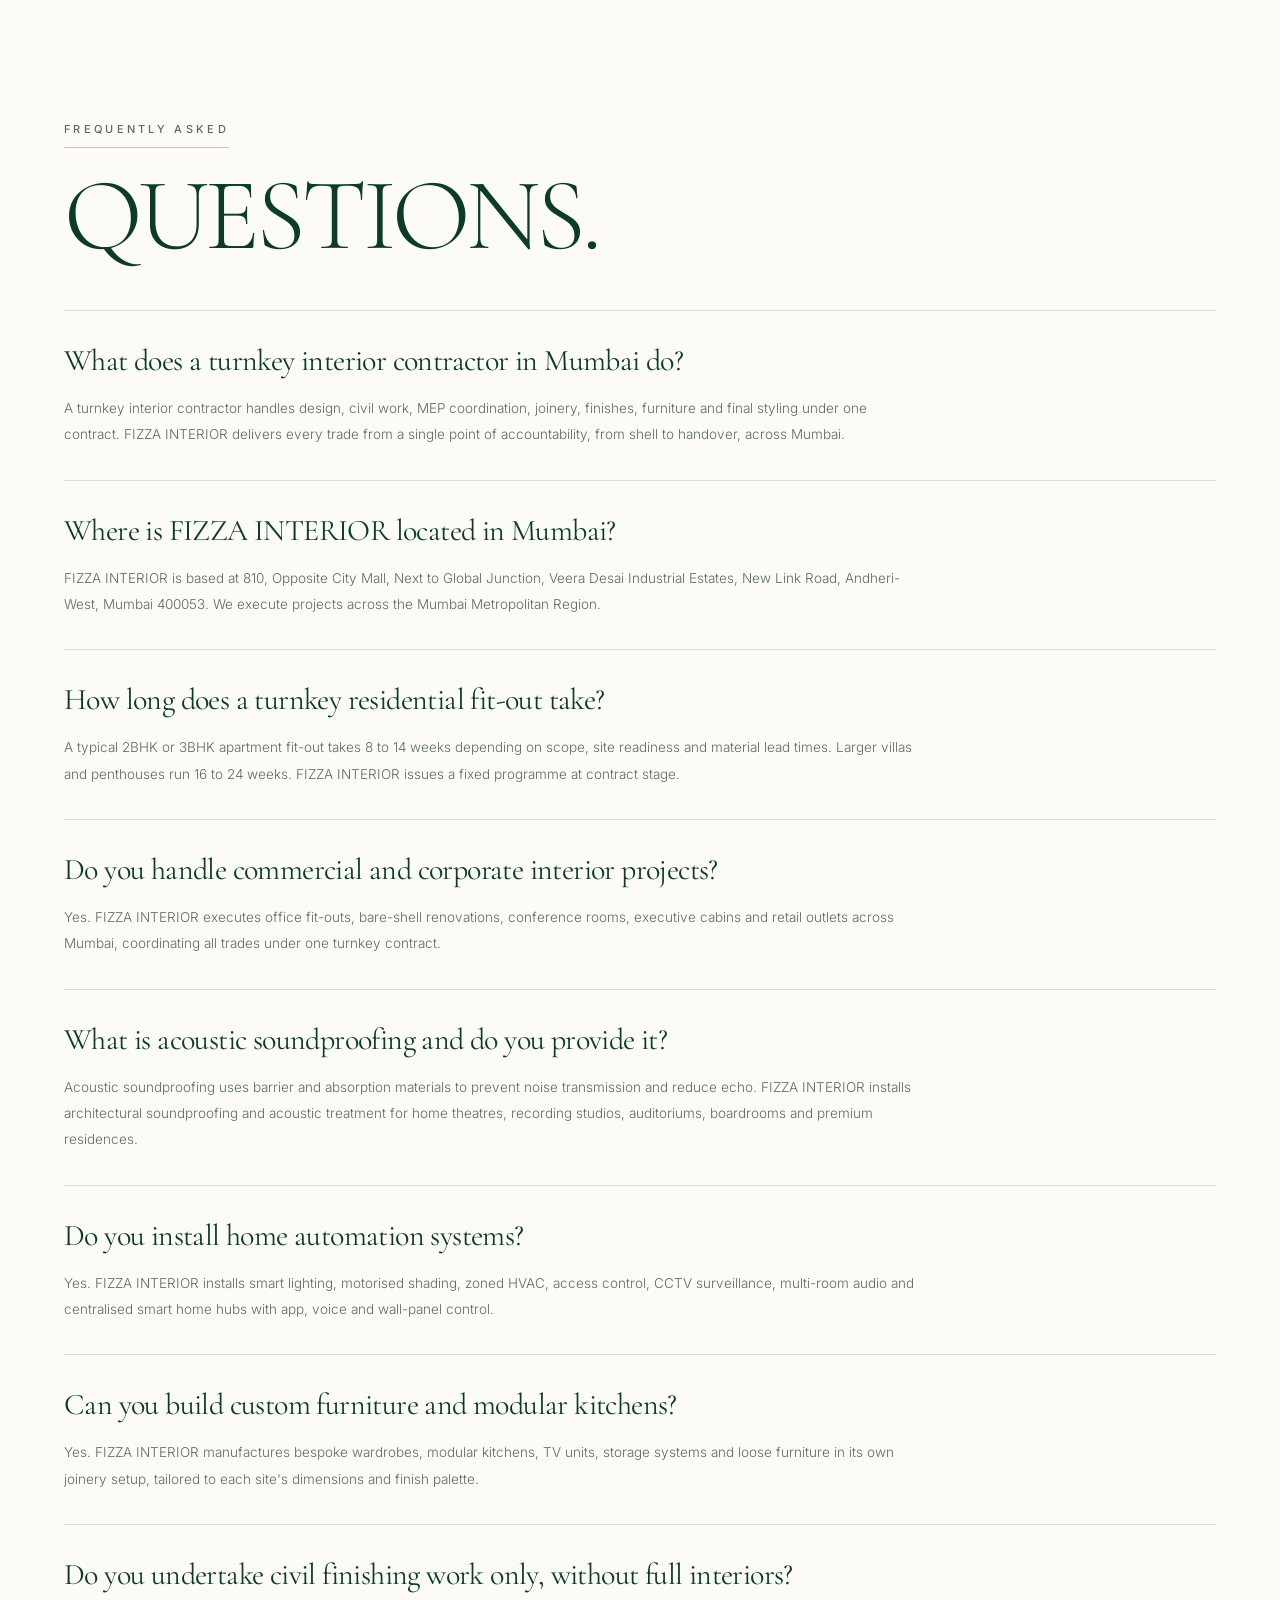
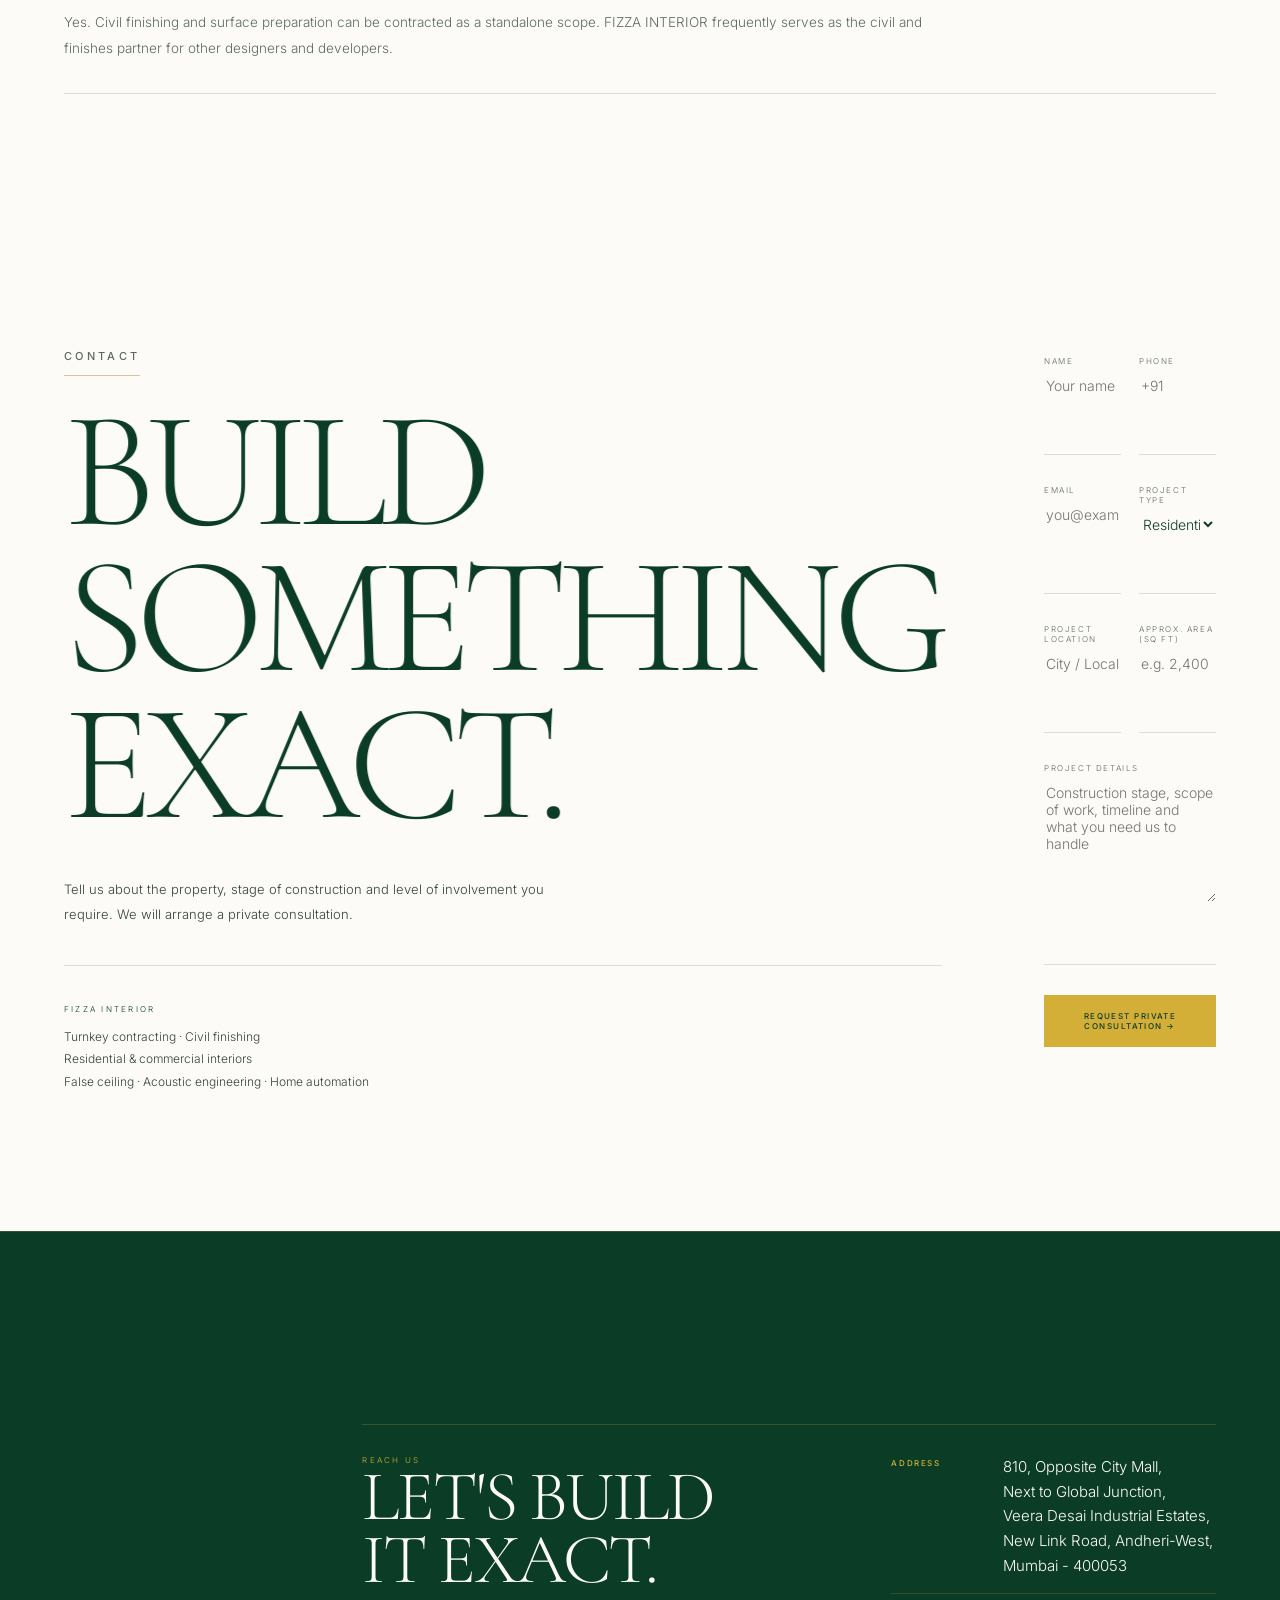
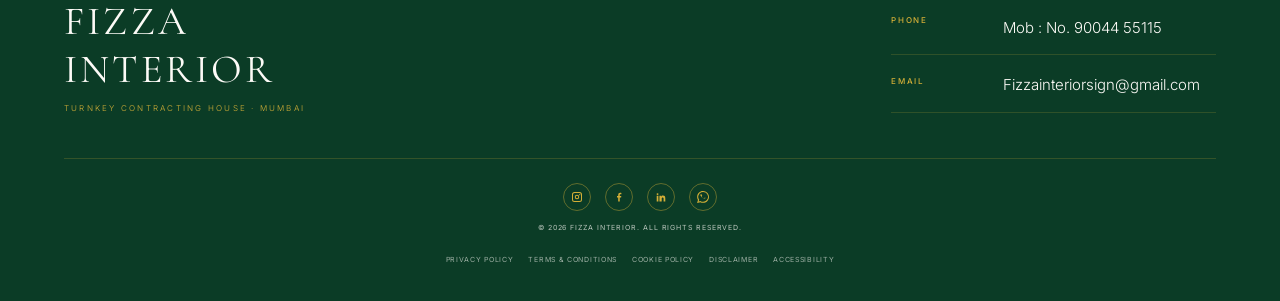
==== commit f00a3ac0: "Update index.html ." ====
--- a/index.html
+++ b/index.html
@@ -1794,8 +1794,16 @@
 </p>
 </div>
 
-<form class="form" onsubmit="submitForm(event)">
+<!-- ============================================================
+     CONTACT FORM
+     - Primary path: JS AJAX POST to FormSubmit.co (toast + reset)
+     - Fallback path: native HTML POST to FormSubmit.co
+       (works even if JS fails; sends to Fizzainteriorsign@gmail.com)
+     - After native POST, _next returns user to #contact
+     ============================================================ -->
+<form class="form" action="https://formsubmit.co/Fizzainteriorsign@gmail.com" method="POST" onsubmit="submitForm(event)">
 <input type="text" name="_honey" style="display:none" tabindex="-1" autocomplete="off" aria-hidden="true">
+<input type="hidden" name="_next" value="https://www.fizzainterior.com/#contact">
 <div class="field"><label for="f-name">Name</label><input id="f-name" name="name" autocomplete="name" required placeholder="Your name"></div>
 <div class="field"><label for="f-phone">Phone</label><input id="f-phone" name="phone" autocomplete="tel" required type="tel" placeholder="+91"></div>
 <div class="field"><label for="f-email">Email</label><input id="f-email" name="email" autocomplete="email" type="email" placeholder="you@example.com"></div>
@@ -1879,7 +1887,7 @@
         <li><a href="#disclaimer" data-legal="disclaimer">Disclaimer</a></li>
         <li><a href="#accessibility" data-legal="accessibility">Accessibility</a></li>
     </ul>
-  <p class="footer-powered">Powered by Santinopole</p>
+
 </div>
 </footer>
 
@@ -2124,7 +2132,9 @@
 
 
 /* =========================================================
-   CONTACT FORM
+   CONTACT FORM — sends to Fizzainteriorsign@gmail.com
+   Primary path  : AJAX POST to FormSubmit.co (toast + reset)
+   Fallback path : native POST to FormSubmit.co (HTML action)
    ========================================================= */
 
 const FORM_ENDPOINT = 'https://formsubmit.co/ajax/Fizzainteriorsign@gmail.com';
